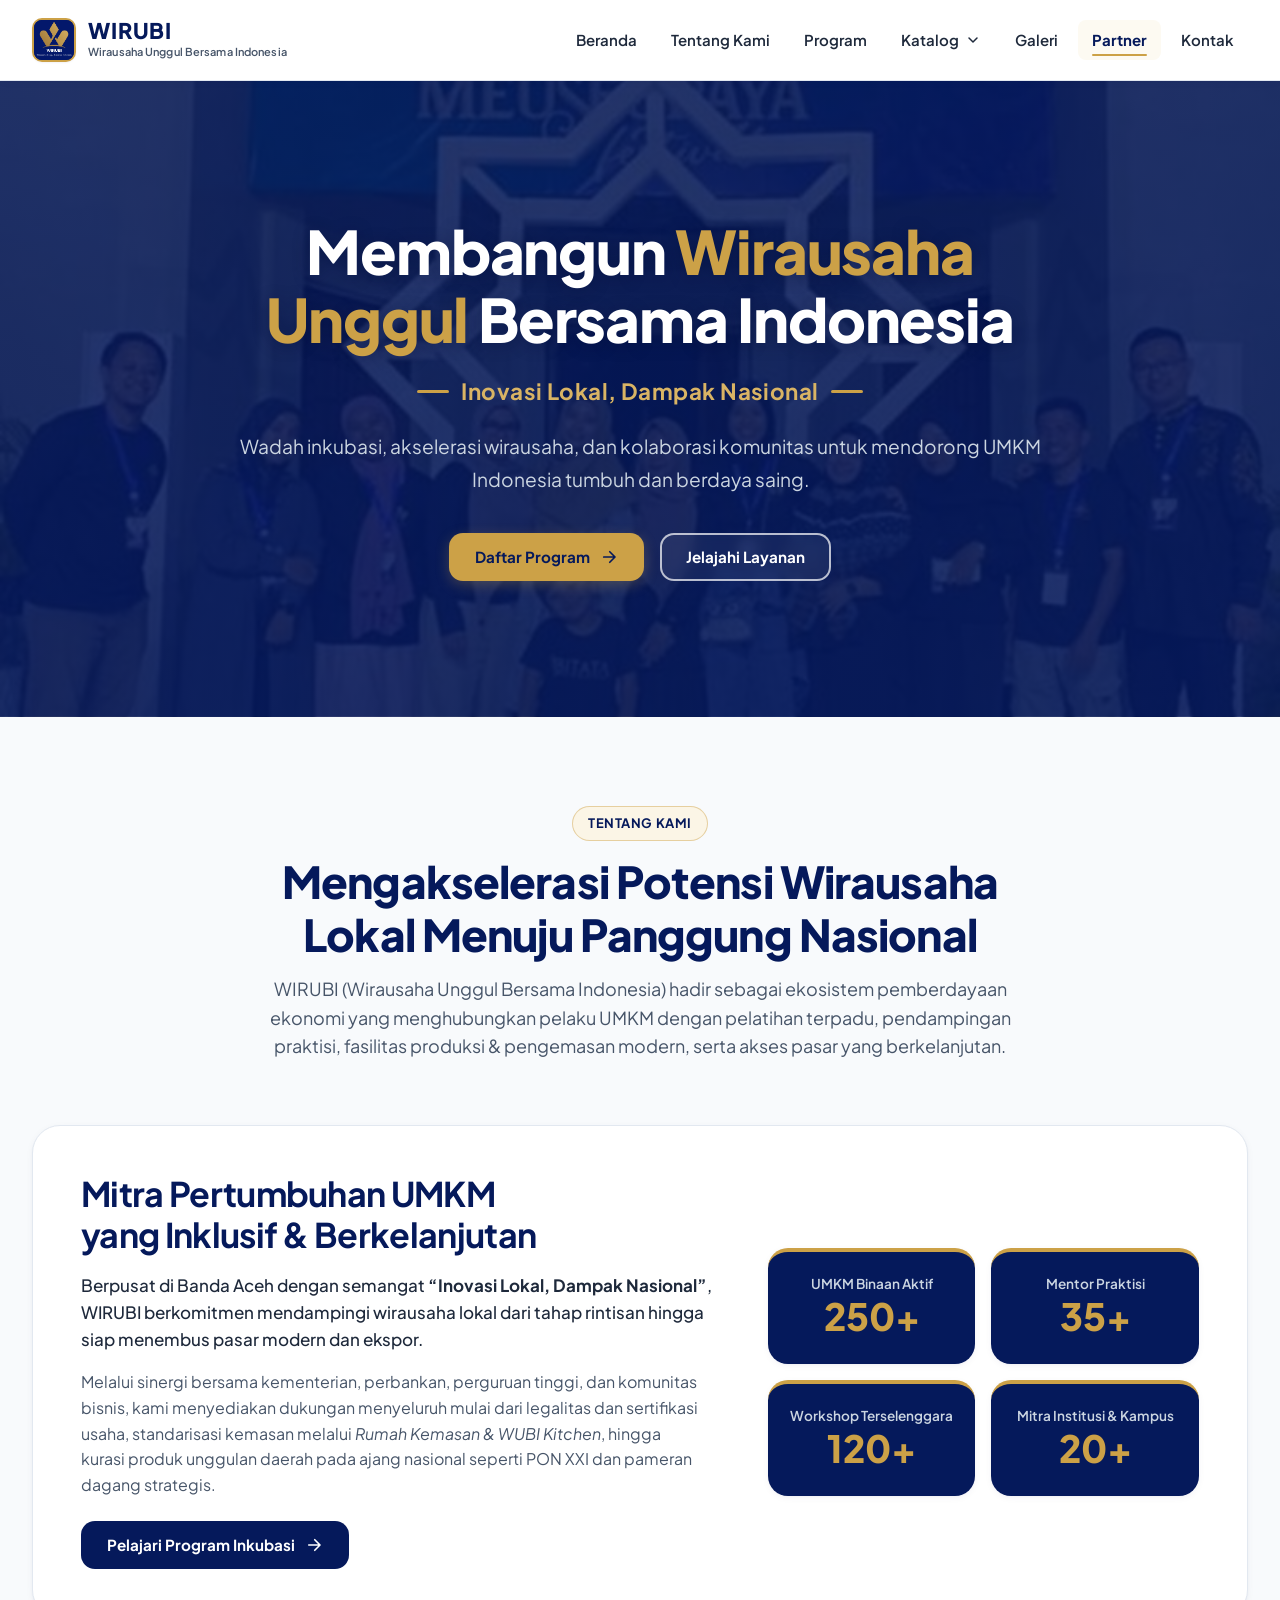
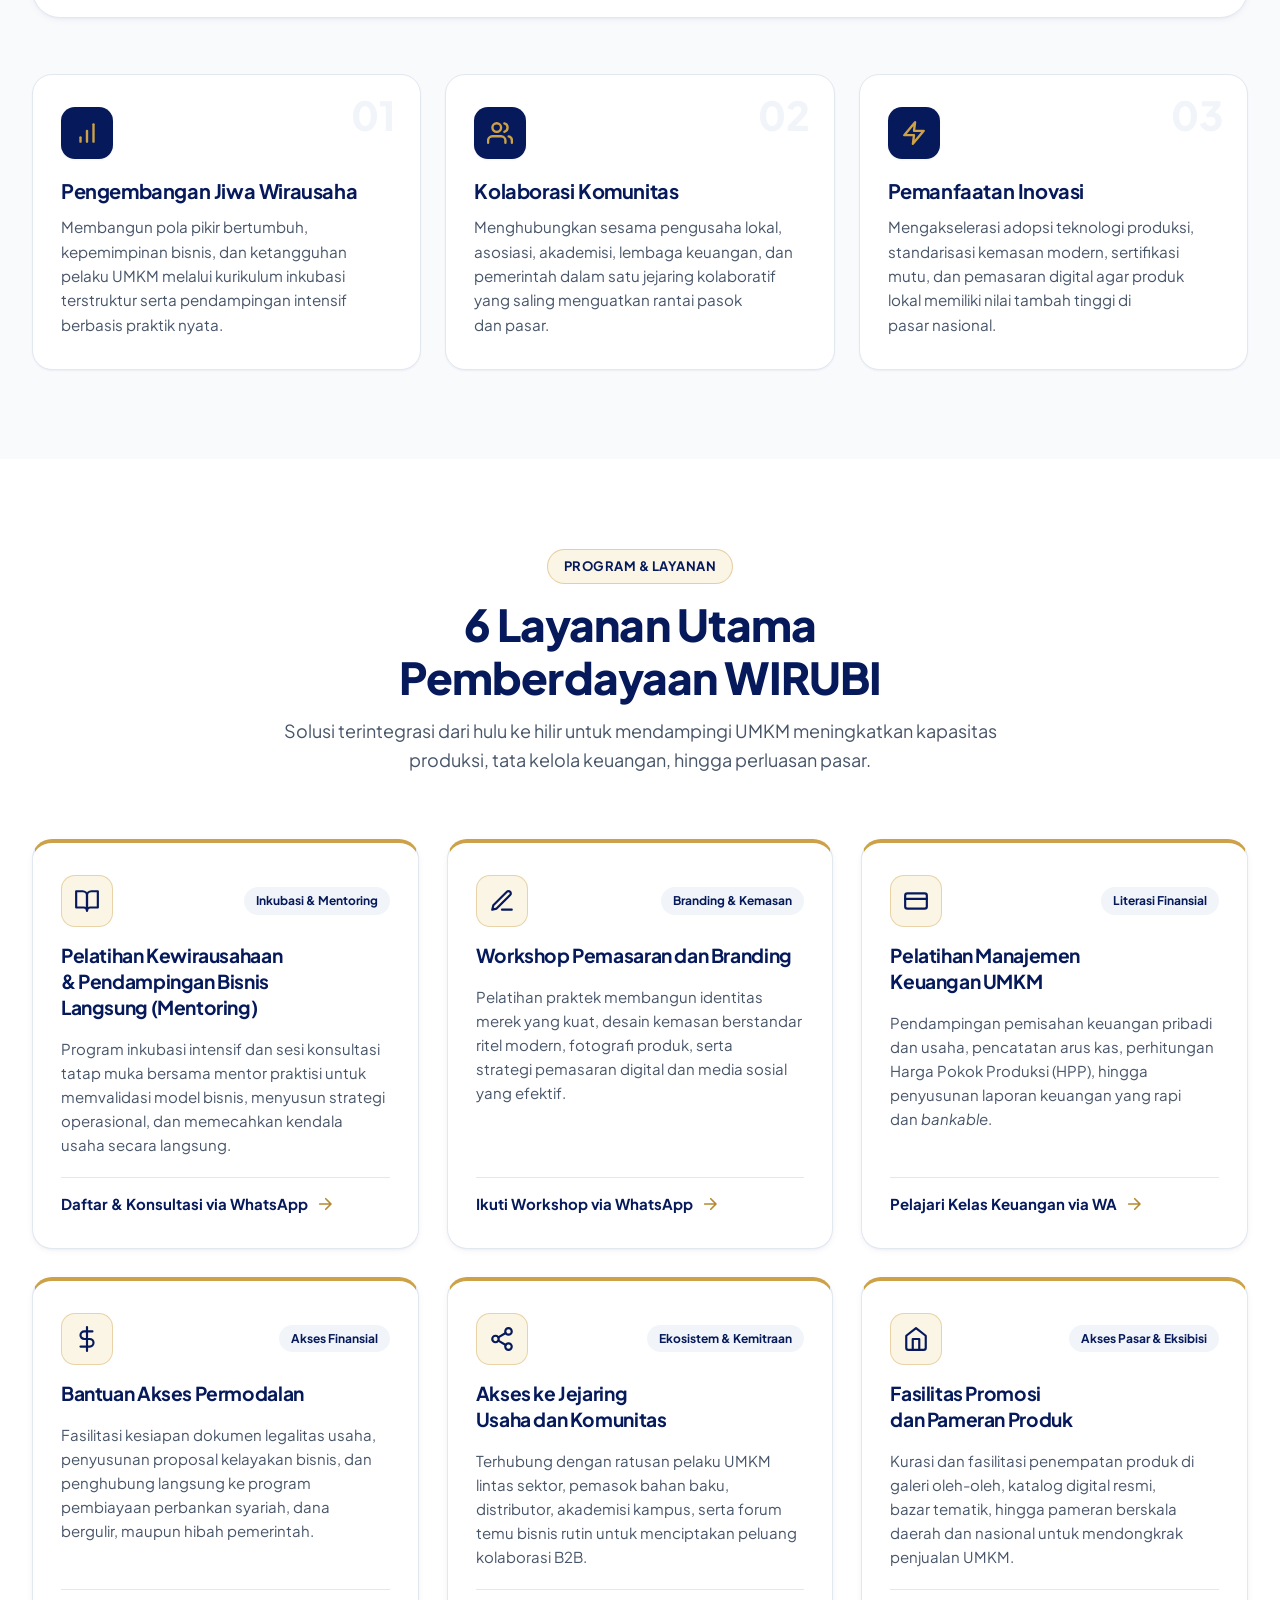
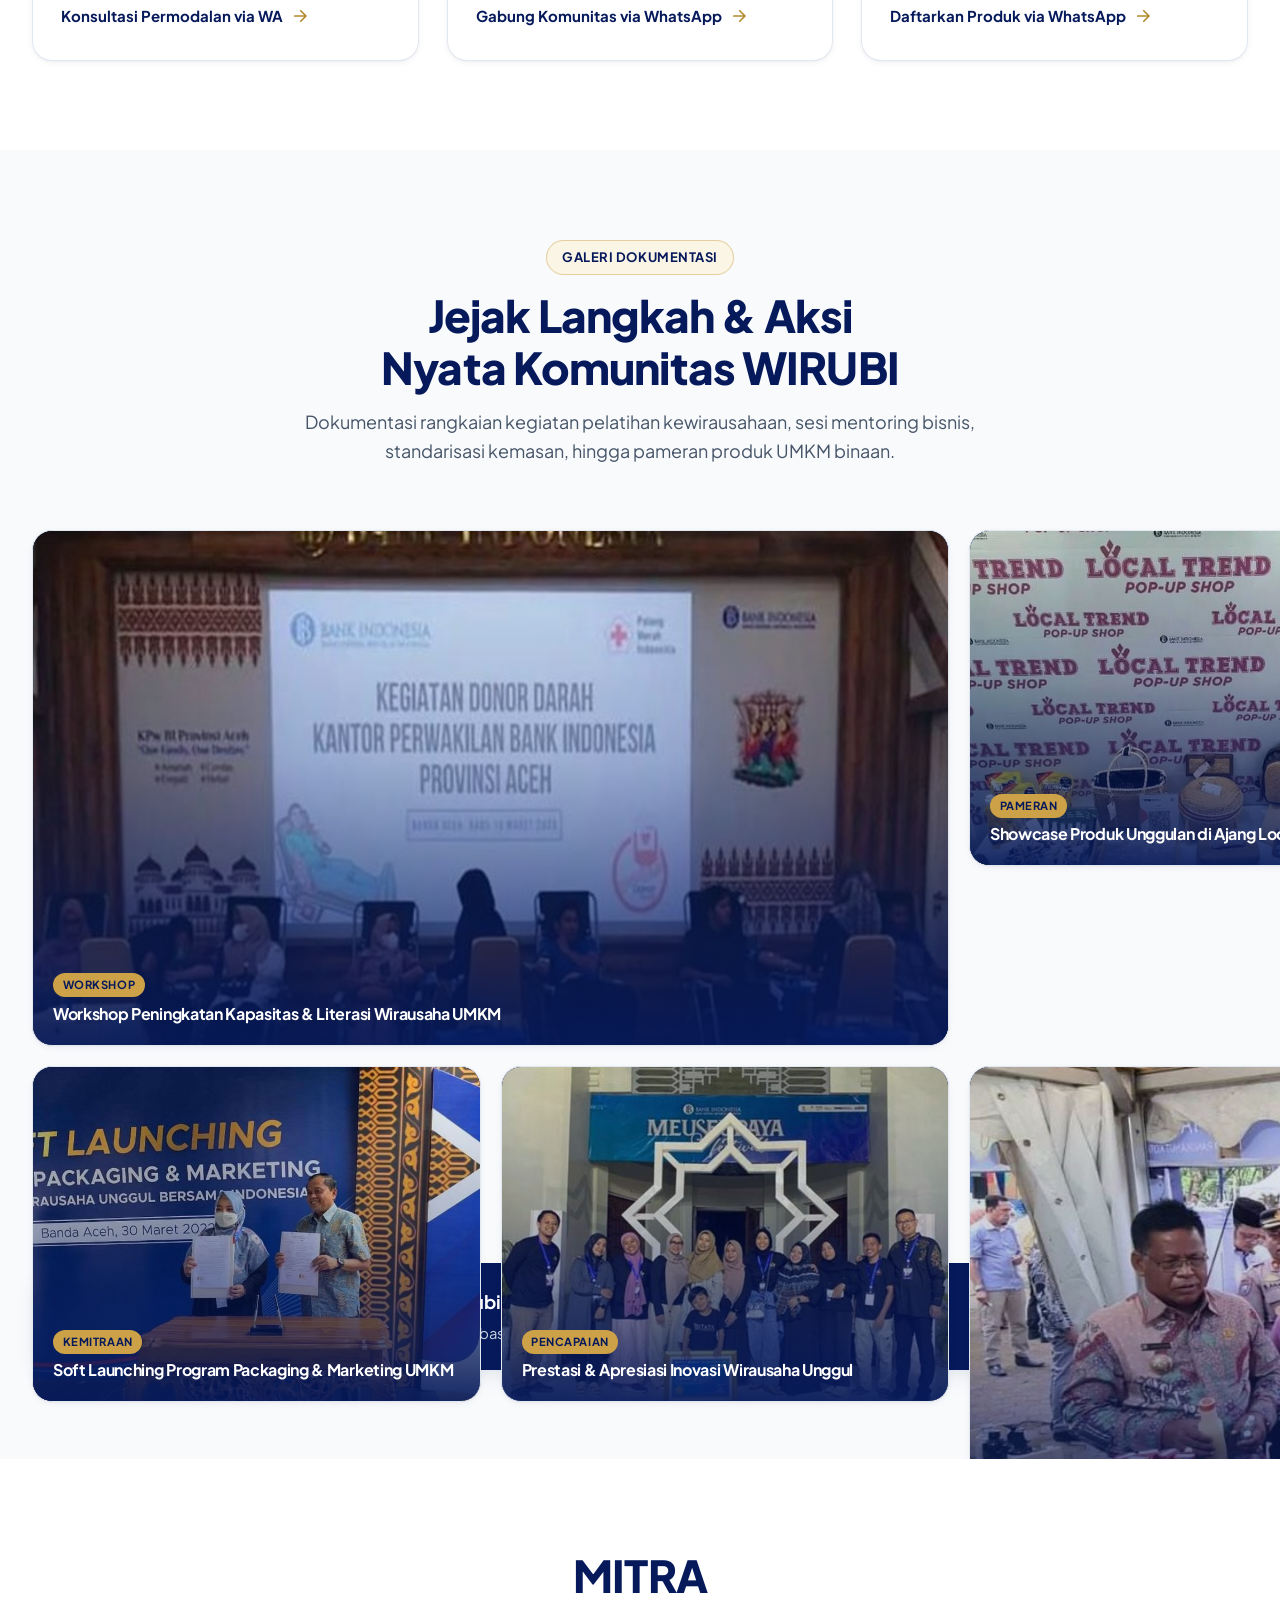
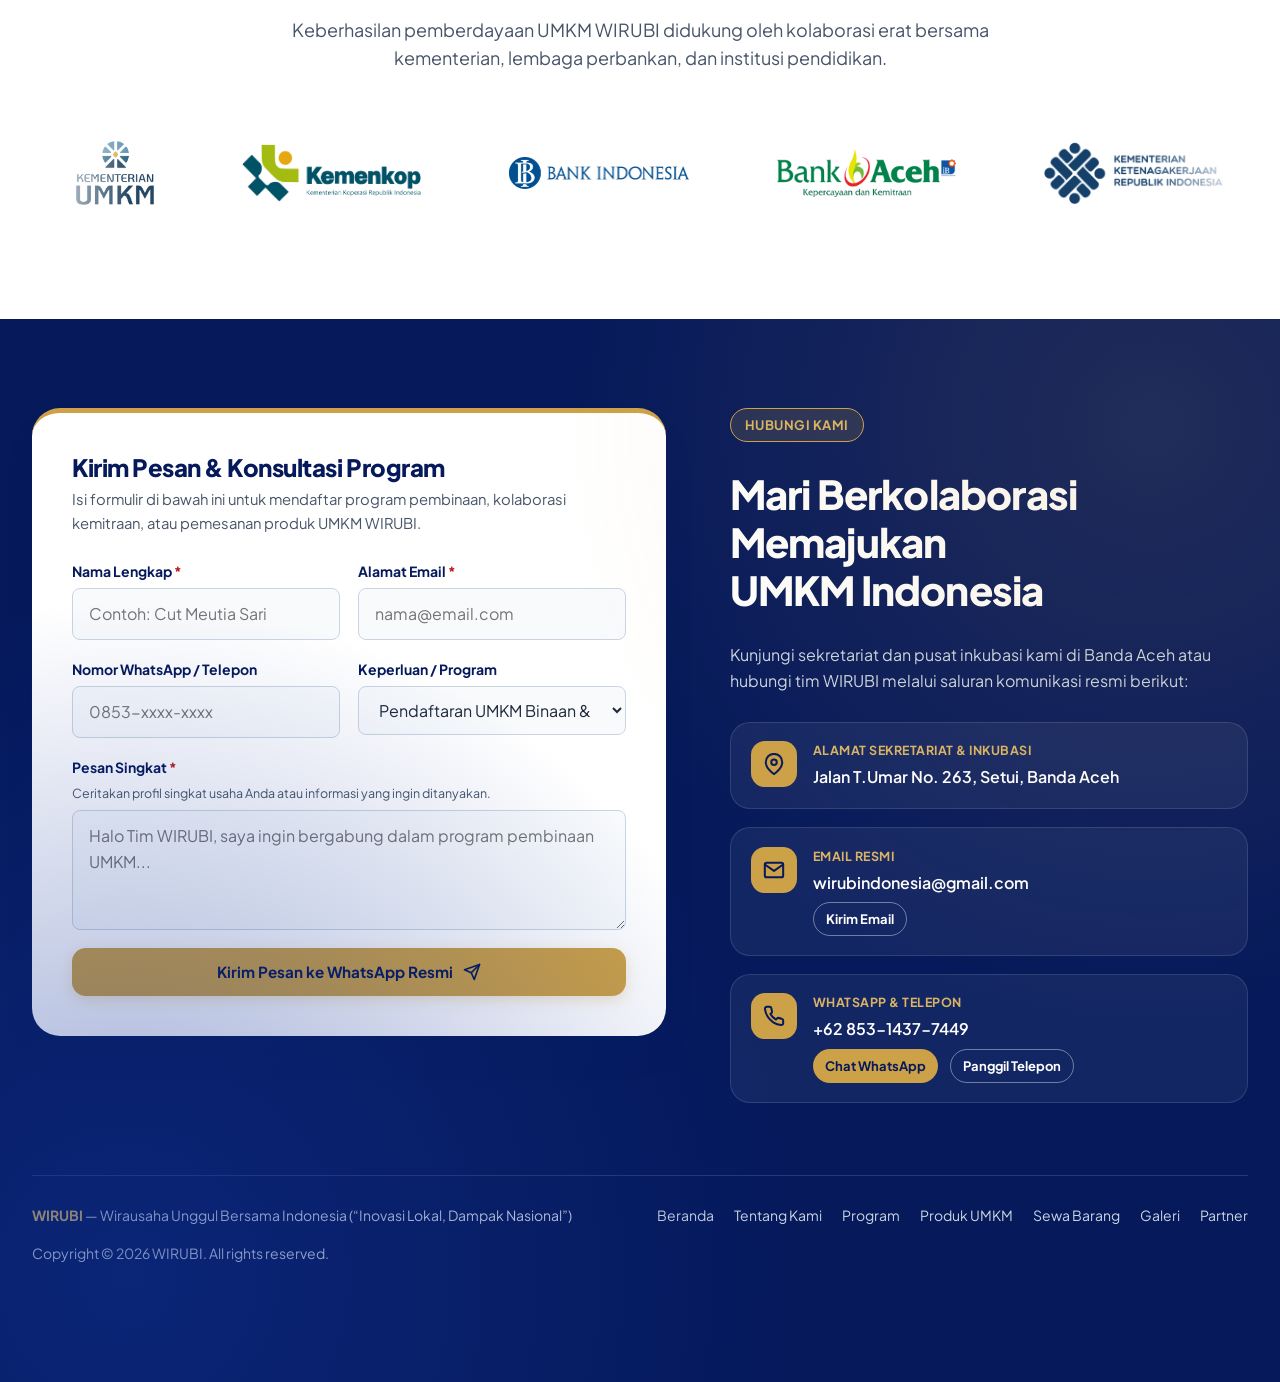
==== index.html @ 093b43d0 "Add files via upload" ====
<!DOCTYPE html>
<html lang="id">
<head>
  <meta charset="utf-8">
  <meta name="viewport" content="width=device-width, initial-scale=1.0">
  <title>WIRUBI — Wirausaha Unggul Bersama Indonesia | Inovasi Lokal, Dampak Nasional</title>
  <meta name="description" content="WIRUBI (Wirausaha Unggul Bersama Indonesia) adalah wadah inkubasi, akselerasi wirausaha, dan kolaborasi komunitas untuk mendorong UMKM Indonesia tumbuh dan berdaya saing.">
  <meta name="theme-color" content="#05195B">

  <!-- Preconnect & Google Fonts (Plus Jakarta Sans) -->
  <link rel="preconnect" href="https://fonts.googleapis.com">
  <link rel="preconnect" href="https://fonts.gstatic.com" crossorigin>
  <link href="https://fonts.googleapis.com/css2?family=Plus+Jakarta+Sans:wght@400;500;600;700;800&display=swap" rel="stylesheet">

  <!-- Preload Hero Background Image -->
  <link rel="preload" as="image" href="beranda.jpg" fetchpriority="high">

  <!-- Main Stylesheet -->
  <link rel="stylesheet" href="css/styles.css">

  <!-- Deferred Interactive Script -->
  <script defer src="js/main.js"></script>
</head>
<body>
  <!-- Skip Link for Accessibility -->
  <a href="#beranda" class="skip-link">Lewati ke konten utama</a>

  <!-- ====================================================================
       STICKY HEADER & NAVIGATION
       ==================================================================== -->
  <div class="site-header-wrapper">
    <header class="site-header">
      <div class="container navbar">
        <!-- Brand Logo Area (Left) -->
        <a href="#beranda" class="brand" aria-label="WIRUBI - Wirausaha Unggul Bersama Indonesia, Kembali ke Beranda">
          <div class="brand__box">
            <img
              src="logo_wirubu.jpg.jpeg"
              alt="Logo Resmi WIRUBI"
              class="brand__logo-img"
              width="44"
              height="44"
            >
          </div>
          <div class="brand__text">
            <span class="brand__name">WIRUBI</span>
            <span class="brand__sub">Wirausaha Unggul Bersama Indonesia</span>
          </div>
        </a>

        <!-- Hamburger Toggle Button (Mobile & Tablet) -->
        <button
          type="button"
          id="nav-toggle"
          class="nav-toggle"
          aria-expanded="false"
          aria-controls="nav-panel"
          aria-label="Buka menu navigasi"
        >
          <svg class="nav-toggle__icon icon-menu" viewBox="0 0 24 24" fill="none" stroke="currentColor" stroke-width="2.25" stroke-linecap="round" aria-hidden="true">
            <path d="M4 6h16M4 12h16M4 18h16"/>
          </svg>
          <svg class="nav-toggle__icon icon-close" viewBox="0 0 24 24" fill="none" stroke="currentColor" stroke-width="2.25" stroke-linecap="round" aria-hidden="true">
            <path d="M6 6l12 12M6 18L18 6"/>
          </svg>
        </button>

        <!-- Navigation Menu (Right) -->
        <div id="nav-panel" class="nav-panel">
          <nav aria-label="Navigasi Utama">
            <ul class="nav-menu" role="list">
              <li><a href="#beranda" class="nav-link" aria-current="true">Beranda</a></li>
              <li><a href="#tentang" class="nav-link">Tentang Kami</a></li>
              <li><a href="#program" class="nav-link">Program</a></li>
              <li class="nav-dropdown">
                <button
                  type="button"
                  class="nav-link nav-dropdown__toggle"
                  aria-expanded="false"
                  aria-haspopup="true"
                >
                  <span>Katalog</span>
                  <svg class="nav-dropdown__arrow" width="16" height="16" viewBox="0 0 24 24" fill="none" stroke="currentColor" stroke-width="2.25" stroke-linecap="round" stroke-linejoin="round" aria-hidden="true">
                    <polyline points="6 9 12 15 18 9"/>
                  </svg>
                </button>
                <ul class="nav-dropdown__menu" role="list" aria-label="Sub-menu Katalog">
                  <li>
                    <a href="katalog-produk.html" class="nav-dropdown__item">Produk UMKM</a>
                  </li>
                  <li>
                    <a href="sewa-barang.html" class="nav-dropdown__item">Sewa Barang</a>
                  </li>
                </ul>
              </li>
              <li><a href="#galeri" class="nav-link">Galeri</a></li>
              <li><a href="#partner" class="nav-link">Partner</a></li>
              <li><a href="#kontak" class="nav-link">Kontak</a></li>
            </ul>
          </nav>
        </div>
      </div>
    </header>
  </div>

  <main id="main-content">
    <!-- ==================================================================
         1. HERO SECTION (#beranda)
         ================================================================== -->
    <section id="beranda" class="hero" aria-labelledby="hero-heading">
      <div class="container hero__inner">
        <div class="hero__content">
          <h1 id="hero-heading" class="hero__title">
            Membangun <span class="hero__title-highlight">Wirausaha Unggul</span> Bersama Indonesia
          </h1>

          <p class="hero__moto">Inovasi Lokal, Dampak Nasional</p>

          <p class="hero__desc">
            Wadah inkubasi, akselerasi wirausaha, dan kolaborasi komunitas untuk mendorong UMKM Indonesia tumbuh dan berdaya saing.
          </p>

          <div class="hero__actions">
            <a href="#kontak" class="btn btn--gold">
              <span>Daftar Program</span>
              <svg width="18" height="18" viewBox="0 0 24 24" fill="none" stroke="currentColor" stroke-width="2.25" stroke-linecap="round" stroke-linejoin="round" aria-hidden="true">
                <path d="M5 12h14M13 5l7 7-7 7"/>
              </svg>
            </a>
            <a href="#program" class="btn btn--outline-white">
              <span>Jelajahi Layanan</span>
            </a>
          </div>
        </div>
      </div>
    </section>

    <!-- ==================================================================
         2. TENTANG KAMI (#tentang)
         ================================================================== -->
    <section id="tentang" class="section section--canvas" aria-labelledby="tentang-heading">
      <div class="container">
        <div class="section-header">
          <span class="section-eyebrow">Tentang Kami</span>
          <h2 id="tentang-heading" class="section-title">Mengakselerasi Potensi Wirausaha Lokal Menuju Panggung Nasional</h2>
          <p>
            WIRUBI (Wirausaha Unggul Bersama Indonesia) hadir sebagai ekosistem pemberdayaan ekonomi yang menghubungkan pelaku UMKM dengan pelatihan terpadu, pendampingan praktisi, fasilitas produksi &amp; pengemasan modern, serta akses pasar yang berkelanjutan.
          </p>
        </div>

        <!-- Ringkasan Profil & Metrik Dampak Singkat -->
        <div class="about-intro">
          <div>
            <h3 class="about-intro__title">Mitra Pertumbuhan UMKM yang Inklusif &amp; Berkelanjutan</h3>
            <p class="about-intro__lead">
              Berpusat di Banda Aceh dengan semangat <strong>“Inovasi Lokal, Dampak Nasional”</strong>, WIRUBI berkomitmen mendampingi wirausaha lokal dari tahap rintisan hingga siap menembus pasar modern dan ekspor.
            </p>
            <p class="about-intro__text">
              Melalui sinergi bersama kementerian, perbankan, perguruan tinggi, dan komunitas bisnis, kami menyediakan dukungan menyeluruh mulai dari legalitas dan sertifikasi usaha, standarisasi kemasan melalui <em>Rumah Kemasan &amp; WUBI Kitchen</em>, hingga kurasi produk unggulan daerah pada ajang nasional seperti PON XXI dan pameran dagang strategis.
            </p>
            <a href="#program" class="btn btn--navy">
              <span>Pelajari Program Inkubasi</span>
              <svg width="18" height="18" viewBox="0 0 24 24" fill="none" stroke="currentColor" stroke-width="2.2" stroke-linecap="round" stroke-linejoin="round" aria-hidden="true">
                <path d="M5 12h14M13 5l7 7-7 7"/>
              </svg>
            </a>
          </div>

          <!-- Metrik Dampak Singkat (Angka Statistik) -->
          <dl class="stats-grid" aria-label="Metrik Dampak WIRUBI">
            <div class="stat-card">
              <dt class="stat-card__label">UMKM Binaan Aktif</dt>
              <dd class="stat-card__number">250+</dd>
            </div>
            <div class="stat-card">
              <dt class="stat-card__label">Mentor Praktisi</dt>
              <dd class="stat-card__number">35+</dd>
            </div>
            <div class="stat-card">
              <dt class="stat-card__label">Workshop Terselenggara</dt>
              <dd class="stat-card__number">120+</dd>
            </div>
            <div class="stat-card">
              <dt class="stat-card__label">Mitra Institusi &amp; Kampus</dt>
              <dd class="stat-card__number">20+</dd>
            </div>
          </dl>
        </div>

        <!-- Tiga Pilar Utama (Grid 3 Kolom) -->
        <div class="pillars-grid">
          <!-- Pilar 1 -->
          <article class="pillar-card">
            <span class="pillar-card__num" aria-hidden="true">01</span>
            <div class="pillar-card__icon" aria-hidden="true">
              <svg width="26" height="26" viewBox="0 0 24 24" fill="none" stroke="currentColor" stroke-width="2.2" stroke-linecap="round" stroke-linejoin="round">
                <path d="M12 20V10"/>
                <path d="M18 20V4"/>
                <path d="M6 20v-4"/>
              </svg>
            </div>
            <h3 class="pillar-card__title">Pengembangan Jiwa Wirausaha</h3>
            <p class="pillar-card__desc">
              Membangun pola pikir bertumbuh, kepemimpinan bisnis, dan ketangguhan pelaku UMKM melalui kurikulum inkubasi terstruktur serta pendampingan intensif berbasis praktik nyata.
            </p>
          </article>

          <!-- Pilar 2 -->
          <article class="pillar-card">
            <span class="pillar-card__num" aria-hidden="true">02</span>
            <div class="pillar-card__icon" aria-hidden="true">
              <svg width="26" height="26" viewBox="0 0 24 24" fill="none" stroke="currentColor" stroke-width="2.2" stroke-linecap="round" stroke-linejoin="round">
                <path d="M17 21v-2a4 4 0 0 0-4-4H5a4 4 0 0 0-4 4v2"/>
                <circle cx="9" cy="7" r="4"/>
                <path d="M23 21v-2a4 4 0 0 0-3-3.87"/>
                <path d="M16 3.13a4 4 0 0 1 0 7.75"/>
              </svg>
            </div>
            <h3 class="pillar-card__title">Kolaborasi Komunitas</h3>
            <p class="pillar-card__desc">
              Menghubungkan sesama pengusaha lokal, asosiasi, akademisi, lembaga keuangan, dan pemerintah dalam satu jejaring kolaboratif yang saling menguatkan rantai pasok dan pasar.
            </p>
          </article>

          <!-- Pilar 3 -->
          <article class="pillar-card">
            <span class="pillar-card__num" aria-hidden="true">03</span>
            <div class="pillar-card__icon" aria-hidden="true">
              <svg width="26" height="26" viewBox="0 0 24 24" fill="none" stroke="currentColor" stroke-width="2.2" stroke-linecap="round" stroke-linejoin="round">
                <polygon points="13 2 3 14 12 14 11 22 21 10 12 10 13 2"/>
              </svg>
            </div>
            <h3 class="pillar-card__title">Pemanfaatan Inovasi</h3>
            <p class="pillar-card__desc">
              Mengakselerasi adopsi teknologi produksi, standarisasi kemasan modern, sertifikasi mutu, dan pemasaran digital agar produk lokal memiliki nilai tambah tinggi di pasar nasional.
            </p>
          </article>
        </div>
      </div>
    </section>

    <!-- ==================================================================
         3. PROGRAM & LAYANAN (#program - Card Grid 3x2)
         ================================================================== -->
    <section id="program" class="section section--white" aria-labelledby="program-heading">
      <div class="container">
        <div class="section-header">
          <span class="section-eyebrow">Program &amp; Layanan</span>
          <h2 id="program-heading" class="section-title">6 Layanan Utama Pemberdayaan WIRUBI</h2>
          <p>
            Solusi terintegrasi dari hulu ke hilir untuk mendampingi UMKM meningkatkan kapasitas produksi, tata kelola keuangan, hingga perluasan pasar.
          </p>
        </div>

        <div class="programs-grid">
          <!-- Layanan 1 -->
          <article class="program-card">
            <div class="program-card__top">
              <div class="program-card__header">
                <div class="program-card__icon" aria-hidden="true">
                  <svg width="26" height="26" viewBox="0 0 24 24" fill="none" stroke="currentColor" stroke-width="2" stroke-linecap="round" stroke-linejoin="round">
                    <path d="M2 3h6a4 4 0 0 1 4 4v14a3 3 0 0 0-3-3H2z"/>
                    <path d="M22 3h-6a4 4 0 0 0-4 4v14a3 3 0 0 1 3-3h7z"/>
                  </svg>
                </div>
                <span class="program-card__tag">Inkubasi &amp; Mentoring</span>
              </div>
              <h3 class="program-card__title">Pelatihan Kewirausahaan &amp; Pendampingan Bisnis Langsung (Mentoring)</h3>
              <p class="program-card__desc">
                Program inkubasi intensif dan sesi konsultasi tatap muka bersama mentor praktisi untuk memvalidasi model bisnis, menyusun strategi operasional, dan memecahkan kendala usaha secara langsung.
              </p>
            </div>
            <a
              href="https://wa.me/6285314377449?text=Halo%20WIRUBI,%20saya%20ingin%20berkonsultasi%20mengenai%20program%20Pelatihan%20Kewirausahaan%20%26%20Pendampingan%20Bisnis%20(Mentoring)."
              target="_blank"
              rel="noopener noreferrer"
              class="program-card__link"
            >
              <span>Daftar &amp; Konsultasi via WhatsApp</span>
              <svg width="18" height="18" viewBox="0 0 24 24" fill="none" stroke="currentColor" stroke-width="2.25" stroke-linecap="round" stroke-linejoin="round" aria-hidden="true">
                <path d="M5 12h14M13 5l7 7-7 7"/>
              </svg>
            </a>
          </article>

          <!-- Layanan 2 -->
          <article class="program-card">
            <div class="program-card__top">
              <div class="program-card__header">
                <div class="program-card__icon" aria-hidden="true">
                  <svg width="26" height="26" viewBox="0 0 24 24" fill="none" stroke="currentColor" stroke-width="2" stroke-linecap="round" stroke-linejoin="round">
                    <path d="M12 20h9"/>
                    <path d="M16.5 3.5a2.121 2.121 0 0 1 3 3L7 19l-4 1 1-4L16.5 3.5z"/>
                  </svg>
                </div>
                <span class="program-card__tag">Branding &amp; Kemasan</span>
              </div>
              <h3 class="program-card__title">Workshop Pemasaran dan Branding</h3>
              <p class="program-card__desc">
                Pelatihan praktek membangun identitas merek yang kuat, desain kemasan berstandar ritel modern, fotografi produk, serta strategi pemasaran digital dan media sosial yang efektif.
              </p>
            </div>
            <a
              href="https://wa.me/6285314377449?text=Halo%20WIRUBI,%20saya%20tertarik%20mengikuti%20Workshop%20Pemasaran%20dan%20Branding%20untuk%20UMKM."
              target="_blank"
              rel="noopener noreferrer"
              class="program-card__link"
            >
              <span>Ikuti Workshop via WhatsApp</span>
              <svg width="18" height="18" viewBox="0 0 24 24" fill="none" stroke="currentColor" stroke-width="2.25" stroke-linecap="round" stroke-linejoin="round" aria-hidden="true">
                <path d="M5 12h14M13 5l7 7-7 7"/>
              </svg>
            </a>
          </article>

          <!-- Layanan 3 -->
          <article class="program-card">
            <div class="program-card__top">
              <div class="program-card__header">
                <div class="program-card__icon" aria-hidden="true">
                  <svg width="26" height="26" viewBox="0 0 24 24" fill="none" stroke="currentColor" stroke-width="2" stroke-linecap="round" stroke-linejoin="round">
                    <rect x="2" y="5" width="20" height="14" rx="2"/>
                    <line x1="2" y1="10" x2="22" y2="10"/>
                  </svg>
                </div>
                <span class="program-card__tag">Literasi Finansial</span>
              </div>
              <h3 class="program-card__title">Pelatihan Manajemen Keuangan UMKM</h3>
              <p class="program-card__desc">
                Pendampingan pemisahan keuangan pribadi dan usaha, pencatatan arus kas, perhitungan Harga Pokok Produksi (HPP), hingga penyusunan laporan keuangan yang rapi dan <em>bankable</em>.
              </p>
            </div>
            <a
              href="https://wa.me/6285314377449?text=Halo%20WIRUBI,%20saya%20ingin%20mendaftar%20Pelatihan%20Manajemen%20Keuangan%20UMKM."
              target="_blank"
              rel="noopener noreferrer"
              class="program-card__link"
            >
              <span>Pelajari Kelas Keuangan via WA</span>
              <svg width="18" height="18" viewBox="0 0 24 24" fill="none" stroke="currentColor" stroke-width="2.25" stroke-linecap="round" stroke-linejoin="round" aria-hidden="true">
                <path d="M5 12h14M13 5l7 7-7 7"/>
              </svg>
            </a>
          </article>

          <!-- Layanan 4 -->
          <article class="program-card">
            <div class="program-card__top">
              <div class="program-card__header">
                <div class="program-card__icon" aria-hidden="true">
                  <svg width="26" height="26" viewBox="0 0 24 24" fill="none" stroke="currentColor" stroke-width="2" stroke-linecap="round" stroke-linejoin="round">
                    <line x1="12" y1="1" x2="12" y2="23"/>
                    <path d="M17 5H9.5a3.5 3.5 0 0 0 0 7h5a3.5 3.5 0 0 1 0 7H6"/>
                  </svg>
                </div>
                <span class="program-card__tag">Akses Finansial</span>
              </div>
              <h3 class="program-card__title">Bantuan Akses Permodalan</h3>
              <p class="program-card__desc">
                Fasilitasi kesiapan dokumen legalitas usaha, penyusunan proposal kelayakan bisnis, dan penghubung langsung ke program pembiayaan perbankan syariah, dana bergulir, maupun hibah pemerintah.
              </p>
            </div>
            <a
              href="https://wa.me/6285314377449?text=Halo%20WIRUBI,%20saya%20ingin%20berkonsultasi%20terkait%20fasilitasi%20Bantuan%20Akses%20Permodalan%20UMKM."
              target="_blank"
              rel="noopener noreferrer"
              class="program-card__link"
            >
              <span>Konsultasi Permodalan via WA</span>
              <svg width="18" height="18" viewBox="0 0 24 24" fill="none" stroke="currentColor" stroke-width="2.25" stroke-linecap="round" stroke-linejoin="round" aria-hidden="true">
                <path d="M5 12h14M13 5l7 7-7 7"/>
              </svg>
            </a>
          </article>

          <!-- Layanan 5 -->
          <article class="program-card">
            <div class="program-card__top">
              <div class="program-card__header">
                <div class="program-card__icon" aria-hidden="true">
                  <svg width="26" height="26" viewBox="0 0 24 24" fill="none" stroke="currentColor" stroke-width="2" stroke-linecap="round" stroke-linejoin="round">
                    <circle cx="18" cy="5" r="3"/>
                    <circle cx="6" cy="12" r="3"/>
                    <circle cx="18" cy="19" r="3"/>
                    <line x1="8.59" y1="13.51" x2="15.42" y2="17.49"/>
                    <line x1="15.41" y1="6.51" x2="8.59" y2="10.49"/>
                  </svg>
                </div>
                <span class="program-card__tag">Ekosistem &amp; Kemitraan</span>
              </div>
              <h3 class="program-card__title">Akses ke Jejaring Usaha dan Komunitas</h3>
              <p class="program-card__desc">
                Terhubung dengan ratusan pelaku UMKM lintas sektor, pemasok bahan baku, distributor, akademisi kampus, serta forum temu bisnis rutin untuk menciptakan peluang kolaborasi B2B.
              </p>
            </div>
            <a
              href="https://wa.me/6285314377449?text=Halo%20WIRUBI,%20saya%20ingin%20bergabung%20dalam%20Jejaring%20Usaha%20dan%20Komunitas%20WIRUBI."
              target="_blank"
              rel="noopener noreferrer"
              class="program-card__link"
            >
              <span>Gabung Komunitas via WhatsApp</span>
              <svg width="18" height="18" viewBox="0 0 24 24" fill="none" stroke="currentColor" stroke-width="2.25" stroke-linecap="round" stroke-linejoin="round" aria-hidden="true">
                <path d="M5 12h14M13 5l7 7-7 7"/>
              </svg>
            </a>
          </article>

          <!-- Layanan 6 -->
          <article class="program-card">
            <div class="program-card__top">
              <div class="program-card__header">
                <div class="program-card__icon" aria-hidden="true">
                  <svg width="26" height="26" viewBox="0 0 24 24" fill="none" stroke="currentColor" stroke-width="2" stroke-linecap="round" stroke-linejoin="round">
                    <path d="M3 9l9-7 9 7v11a2 2 0 0 1-2 2H5a2 2 0 0 1-2-2z"/>
                    <polyline points="9 22 9 12 15 12 15 22"/>
                  </svg>
                </div>
                <span class="program-card__tag">Akses Pasar &amp; Eksibisi</span>
              </div>
              <h3 class="program-card__title">Fasilitas Promosi dan Pameran Produk</h3>
              <p class="program-card__desc">
                Kurasi dan fasilitasi penempatan produk di galeri oleh-oleh, katalog digital resmi, bazar tematik, hingga pameran berskala daerah dan nasional untuk mendongkrak penjualan UMKM.
              </p>
            </div>
            <a
              href="https://wa.me/6285314377449?text=Halo%20WIRUBI,%20saya%20ingin%20mendaftarkan%20produk%20UMKM%20untuk%20Fasilitas%20Promosi%20dan%20Pameran%20Produk."
              target="_blank"
              rel="noopener noreferrer"
              class="program-card__link"
            >
              <span>Daftarkan Produk via WhatsApp</span>
              <svg width="18" height="18" viewBox="0 0 24 24" fill="none" stroke="currentColor" stroke-width="2.25" stroke-linecap="round" stroke-linejoin="round" aria-hidden="true">
                <path d="M5 12h14M13 5l7 7-7 7"/>
              </svg>
            </a>
          </article>
        </div>
      </div>
    </section>

    <!-- ==================================================================
         4. GALERI KEGIATAN (#galeri)
         ================================================================== -->
    <section id="galeri" class="section section--canvas" aria-labelledby="galeri-heading">
      <div class="container">
        <div class="section-header">
          <span class="section-eyebrow">Galeri Dokumentasi</span>
          <h2 id="galeri-heading" class="section-title">Jejak Langkah &amp; Aksi Nyata Komunitas WIRUBI</h2>
          <p>
            Dokumentasi rangkaian kegiatan pelatihan kewirausahaan, sesi mentoring bisnis, standarisasi kemasan, hingga pameran produk UMKM binaan.
          </p>
        </div>

        <div class="gallery-grid">
          <!-- Foto 1 (Wide) -->
          <figure class="gallery-item gallery-item--wide" tabindex="0" role="button" aria-label="Perbesar foto: Workshop Peningkatan Kapasitas dan Sertifikasi UMKM">
            <img
              src="assets/images/galeri-workshop.jpg"
              alt="Suasana kegiatan workshop peningkatan kapasitas wirausaha bersama peserta UMKM WIRUBI"
              class="gallery-item__img"
              width="800"
              height="600"
              loading="lazy"
            >
            <figcaption class="gallery-item__overlay">
              <span class="gallery-item__tag">Workshop</span>
              <h3 class="gallery-item__title">Workshop Peningkatan Kapasitas &amp; Literasi Wirausaha UMKM</h3>
            </figcaption>
          </figure>

          <!-- Foto 2 -->
          <figure class="gallery-item" tabindex="0" role="button" aria-label="Perbesar foto: Pameran Produk Unggulan Local Trend">
            <img
              src="assets/images/galeri-pameran.jpg"
              alt="Booth pameran produk kerajinan dan kuliner UMKM binaan WIRUBI"
              class="gallery-item__img"
              width="800"
              height="600"
              loading="lazy"
            >
            <figcaption class="gallery-item__overlay">
              <span class="gallery-item__tag">Pameran</span>
              <h3 class="gallery-item__title">Showcase Produk Unggulan di Ajang Local Trend</h3>
            </figcaption>
          </figure>

          <!-- Foto 3 -->
          <figure class="gallery-item" tabindex="0" role="button" aria-label="Perbesar foto: Sesi Mentoring dan Klinik Bisnis UMKM">
            <img
              src="assets/images/galeri-mentoring.jpg"
              alt="Sesi diskusi dan pendampingan bisnis langsung bersama mentor praktisi WIRUBI"
              class="gallery-item__img"
              width="800"
              height="600"
              loading="lazy"
            >
            <figcaption class="gallery-item__overlay">
              <span class="gallery-item__tag">Mentoring</span>
              <h3 class="gallery-item__title">Pendampingan Bisnis &amp; Evaluasi Strategi Usaha</h3>
            </figcaption>
          </figure>

          <!-- Foto 4 -->
          <figure class="gallery-item" tabindex="0" role="button" aria-label="Perbesar foto: Soft Launching Packaging dan Marketing">
            <img
              src="assets/images/galeri-launching.jpg"
              alt="Penandatanganan kerja sama dan soft launching program packaging dan marketing WIRUBI"
              class="gallery-item__img"
              width="800"
              height="600"
              loading="lazy"
            >
            <figcaption class="gallery-item__overlay">
              <span class="gallery-item__tag">Kemitraan</span>
              <h3 class="gallery-item__title">Soft Launching Program Packaging &amp; Marketing UMKM</h3>
            </figcaption>
          </figure>

          <!-- Foto 5 -->
          <figure class="gallery-item" tabindex="0" role="button" aria-label="Perbesar foto: Penghargaan dan Prestasi Wirausaha">
            <img
              src="assets/images/galeri-penghargaan.jpg"
              alt="Penyerahan penghargaan juara kompetisi wirausaha kepada binaan WIRUBI"
              class="gallery-item__img"
              width="800"
              height="600"
              loading="lazy"
            >
            <figcaption class="gallery-item__overlay">
              <span class="gallery-item__tag">Pencapaian</span>
              <h3 class="gallery-item__title">Prestasi &amp; Apresiasi Inovasi Wirausaha Unggul</h3>
            </figcaption>
          </figure>

          <!-- Foto 6 (Wide) -->
          <figure class="gallery-item gallery-item--wide" tabindex="0" role="button" aria-label="Perbesar foto: Bazar dan Eksibisi Produk Binaan">
            <img
              src="assets/images/galeri-bazar.jpg"
              alt="Kunjungan masyarakat dan pejabat daerah pada stand bazar produk UMKM WIRUBI"
              class="gallery-item__img"
              width="800"
              height="600"
              loading="lazy"
            >
            <figcaption class="gallery-item__overlay">
              <span class="gallery-item__tag">Eksibisi</span>
              <h3 class="gallery-item__title">Bazar &amp; Promosi Terpadu Produk UMKM Daerah</h3>
            </figcaption>
          </figure>
        </div>

        <!-- Instagram CTA Banner (@wirubi.id) -->
        <div class="gallery-footer">
          <div class="gallery-footer__info">
            <strong>Ikuti Aktivitas Terbaru Kami di Instagram @wirubi.id</strong>
            <span>Dapatkan informasi jadwal pelatihan, pembukaan batch inkubasi, dan liputan kegiatan komunitas setiap minggu.</span>
          </div>
          <a
            href="https://instagram.com/wirubi.id"
            target="_blank"
            rel="noopener noreferrer"
            class="btn btn--gold"
          >
            <svg width="20" height="20" viewBox="0 0 24 24" fill="none" stroke="currentColor" stroke-width="2.2" stroke-linecap="round" stroke-linejoin="round" aria-hidden="true">
              <rect x="2" y="2" width="20" height="20" rx="5" ry="5"/>
              <path d="M16 11.37A4 4 0 1 1 12.63 8 4 4 0 0 1 16 11.37z"/>
              <line x1="17.5" y1="6.5" x2="17.51" y2="6.5"/>
            </svg>
            <span>Kunjungi @wirubi.id</span>
          </a>
        </div>
      </div>

      <!-- Native Lightbox Modal for Gallery Preview -->
      <dialog id="gallery-lightbox" class="lightbox-dialog" aria-labelledby="lightbox-title">
        <div class="lightbox-dialog__header">
          <h3 id="lightbox-title" class="lightbox-dialog__title">Dokumentasi Kegiatan WIRUBI</h3>
          <button type="button" id="lightbox-close" class="lightbox-dialog__close">Tutup (Esc)</button>
        </div>
        <img id="lightbox-img" src="assets/images/galeri-workshop.jpg" alt="" class="lightbox-dialog__img">
      </dialog>
    </section>

    <!-- ==================================================================
         5. PARTNER & MITRA STRATEGIS (#partner)
         ================================================================== -->
    <section id="partner" class="section section--white" aria-labelledby="partner-heading">
      <div class="container">
        <div class="section-header">
          <h2 id="partner-heading" class="section-title">MITRA</h2>
          <p>
            Keberhasilan pemberdayaan UMKM WIRUBI didukung oleh kolaborasi erat bersama kementerian, lembaga perbankan, dan institusi pendidikan.
          </p>
        </div>

        <!-- Infinite Carousel / Marquee Slider (11 Partner Logos Only) -->
        <div class="marquee-wrapper" aria-label="Slider logo mitra strategis WIRUBI">
          <div class="marquee-track">
            <!-- Set 1: 11 Mitra -->
            <div class="partner-logo">
              <img src="logo_Kementrian UMKM RI.png" alt="Kementerian UMKM RI" class="partner-logo__img" loading="lazy">
            </div>
            <div class="partner-logo">
              <img src="logo_kemenkop.png" alt="Kementerian Koperasi" class="partner-logo__img" loading="lazy">
            </div>
            <div class="partner-logo">
              <img src="logo_bank indonesia.png" alt="Bank Indonesia" class="partner-logo__img" loading="lazy">
            </div>
            <div class="partner-logo">
              <img src="logo_bank aceh.png" alt="Bank Aceh Syariah" class="partner-logo__img" loading="lazy">
            </div>
            <div class="partner-logo">
              <img src="logo_kemnaker.png" alt="Kementerian Ketenagakerjaan" class="partner-logo__img" loading="lazy">
            </div>
            <div class="partner-logo">
              <img src="logo_kemenristek.png" alt="Kemendikbudristek" class="partner-logo__img" loading="lazy">
            </div>
            <div class="partner-logo">
              <img src="logo_kemenag.png" alt="Kementerian Agama RI" class="partner-logo__img" loading="lazy">
            </div>
            <div class="partner-logo">
              <img src="logo_USK.png" alt="Universitas Syiah Kuala" class="partner-logo__img" loading="lazy">
            </div>
            <div class="partner-logo">
              <img src="logo_unmuha.png" alt="Universitas Muhammadiyah Aceh" class="partner-logo__img" loading="lazy">
            </div>
            <div class="partner-logo">
              <img src="logo_usm Aceh.png" alt="Universitas Serambi Mekkah" class="partner-logo__img" loading="lazy">
            </div>
            <div class="partner-logo">
              <img src="logo_smk n 1 banda aceh.jpg" alt="SMK Negeri 1 Banda Aceh" class="partner-logo__img" loading="lazy">
            </div>

            <!-- Set 2: Duplicate for seamless infinite loop -->
            <div class="partner-logo" aria-hidden="true">
              <img src="logo_Kementrian UMKM RI.png" alt="" class="partner-logo__img" loading="lazy">
            </div>
            <div class="partner-logo" aria-hidden="true">
              <img src="logo_kemenkop.png" alt="" class="partner-logo__img" loading="lazy">
            </div>
            <div class="partner-logo" aria-hidden="true">
              <img src="logo_bank indonesia.png" alt="" class="partner-logo__img" loading="lazy">
            </div>
            <div class="partner-logo" aria-hidden="true">
              <img src="logo_bank aceh.png" alt="" class="partner-logo__img" loading="lazy">
            </div>
            <div class="partner-logo" aria-hidden="true">
              <img src="logo_kemnaker.png" alt="" class="partner-logo__img" loading="lazy">
            </div>
            <div class="partner-logo" aria-hidden="true">
              <img src="logo_kemenristek.png" alt="" class="partner-logo__img" loading="lazy">
            </div>
            <div class="partner-logo" aria-hidden="true">
              <img src="logo_kemenag.png" alt="" class="partner-logo__img" loading="lazy">
            </div>
            <div class="partner-logo" aria-hidden="true">
              <img src="logo_USK.png" alt="" class="partner-logo__img" loading="lazy">
            </div>
            <div class="partner-logo" aria-hidden="true">
              <img src="logo_unmuha.png" alt="" class="partner-logo__img" loading="lazy">
            </div>
            <div class="partner-logo" aria-hidden="true">
              <img src="logo_usm Aceh.png" alt="" class="partner-logo__img" loading="lazy">
            </div>
            <div class="partner-logo" aria-hidden="true">
              <img src="logo_smk n 1 banda aceh.jpg" alt="" class="partner-logo__img" loading="lazy">
            </div>
          </div>
        </div>
      </div>
    </section>
  </main>

  <!-- ====================================================================
       7. KONTAK & FOOTER (#kontak)
       ==================================================================== -->
  <footer id="kontak" class="section contact-footer" aria-labelledby="kontak-heading">
    <div class="container">
      <div class="contact-grid">
        <!-- Sebelah Kiri: Form Pesan Singkat / Hubungi Kami -->
        <div class="contact-form-card">
          <h2 class="contact-form-card__title">Kirim Pesan &amp; Konsultasi Program</h2>
          <p class="contact-form-card__subtitle">
            Isi formulir di bawah ini untuk mendaftar program pembinaan, kolaborasi kemitraan, atau pemesanan produk UMKM WIRUBI.
          </p>

          <form id="contact-form" action="#kontak" method="POST" novalidate>
            <div class="form-row form-row--2col">
              <div class="form-field">
                <label for="nama" class="form-label">Nama Lengkap <span aria-hidden="true">*</span></label>
                <input
                  type="text"
                  id="nama"
                  name="nama"
                  class="form-control"
                  autocomplete="name"
                  placeholder="Contoh: Cut Meutia Sari"
                  required
                >
                <span class="field-error">Mohon isi nama lengkap Anda.</span>
              </div>

              <div class="form-field">
                <label for="email" class="form-label">Alamat Email <span aria-hidden="true">*</span></label>
                <input
                  type="email"
                  id="email"
                  name="email"
                  class="form-control"
                  autocomplete="email"
                  inputmode="email"
                  autocorrect="off"
                  autocapitalize="off"
                  spellcheck="false"
                  placeholder="nama@email.com"
                  required
                >
                <span class="field-error">Mohon masukkan alamat email yang valid.</span>
              </div>
            </div>

            <div class="form-row form-row--2col">
              <div class="form-field">
                <label for="telepon" class="form-label">Nomor WhatsApp / Telepon</label>
                <input
                  type="tel"
                  id="telepon"
                  name="telepon"
                  class="form-control"
                  autocomplete="tel"
                  inputmode="tel"
                  placeholder="0853-xxxx-xxxx"
                >
              </div>

              <div class="form-field">
                <label for="topik" class="form-label">Keperluan / Program</label>
                <select id="topik" name="topik" class="form-control">
                  <option value="Pendaftaran UMKM Binaan & Mentoring">Pendaftaran UMKM Binaan &amp; Mentoring</option>
                  <option value="Workshop Pemasaran, Branding & Kemasan">Workshop Pemasaran, Branding &amp; Kemasan</option>
                  <option value="Pelatihan Manajemen Keuangan & Permodalan">Pelatihan Manajemen Keuangan &amp; Permodalan</option>
                  <option value="Pemesanan Produk Katalog UMKM">Pemesanan Produk Katalog UMKM</option>
                  <option value="Kerja Sama Kemitraan / Sponsor">Kerja Sama Kemitraan / Sponsor</option>
                </select>
              </div>
            </div>

            <div class="form-row">
              <div class="form-field">
                <label for="pesan" class="form-label">Pesan Singkat <span aria-hidden="true">*</span></label>
                <span id="pesan-hint" class="form-hint">Ceritakan profil singkat usaha Anda atau informasi yang ingin ditanyakan.</span>
                <textarea
                  id="pesan"
                  name="pesan"
                  class="form-control"
                  aria-describedby="pesan-hint"
                  placeholder="Halo Tim WIRUBI, saya ingin bergabung dalam program pembinaan UMKM..."
                  required
                ></textarea>
                <span class="field-error">Mohon tuliskan pesan singkat Anda.</span>
              </div>
            </div>

            <button type="submit" class="btn btn--gold" style="inline-size: 100%;">
              <span>Kirim Pesan ke WhatsApp Resmi</span>
              <svg width="18" height="18" viewBox="0 0 24 24" fill="none" stroke="currentColor" stroke-width="2.25" stroke-linecap="round" stroke-linejoin="round" aria-hidden="true">
                <line x1="22" y1="2" x2="11" y2="13"/>
                <polygon points="22 2 15 22 11 13 2 9 22 2"/>
              </svg>
            </button>

            <div id="form-status" class="form-status form-status--success" role="status" aria-live="polite" hidden></div>
          </form>
        </div>

        <!-- Sebelah Kanan: Informasi Kontak Resmi -->
        <div class="contact-info">
          <span class="contact-info__eyebrow">Hubungi Kami</span>
          <h2 id="kontak-heading" class="contact-info__title">Mari Berkolaborasi Memajukan UMKM Indonesia</h2>
          <p class="contact-info__desc">
            Kunjungi sekretariat dan pusat inkubasi kami di Banda Aceh atau hubungi tim WIRUBI melalui saluran komunikasi resmi berikut:
          </p>

          <div class="contact-list">
            <!-- Alamat -->
            <div class="contact-item">
              <div class="contact-item__icon" aria-hidden="true">
                <svg width="22" height="22" viewBox="0 0 24 24" fill="none" stroke="currentColor" stroke-width="2.2" stroke-linecap="round" stroke-linejoin="round">
                  <path d="M21 10c0 7-9 13-9 13s-9-6-9-13a9 9 0 0 1 18 0z"/>
                  <circle cx="12" cy="10" r="3"/>
                </svg>
              </div>
              <div>
                <span class="contact-item__label">Alamat Sekretariat &amp; Inkubasi</span>
                <p class="contact-item__value">Jalan T.Umar No. 263, Setui, Banda Aceh</p>
              </div>
            </div>

            <!-- Email -->
            <div class="contact-item">
              <div class="contact-item__icon" aria-hidden="true">
                <svg width="22" height="22" viewBox="0 0 24 24" fill="none" stroke="currentColor" stroke-width="2.2" stroke-linecap="round" stroke-linejoin="round">
                  <path d="M4 4h16c1.1 0 2 .9 2 2v12c0 1.1-.9 2-2 2H4c-1.1 0-2-.9-2-2V6c0-1.1.9-2 2-2z"/>
                  <polyline points="22,6 12,13 2,6"/>
                </svg>
              </div>
              <div>
                <span class="contact-item__label">Email Resmi</span>
                <p class="contact-item__value">
                  <a href="mailto:wirubindonesia@gmail.com">wirubindonesia@gmail.com</a>
                </p>
                <div class="contact-item__links">
                  <a href="mailto:wirubindonesia@gmail.com" class="contact-chip contact-chip--outline">
                    Kirim Email
                  </a>
                </div>
              </div>
            </div>

            <!-- WhatsApp / Telepon -->
            <div class="contact-item">
              <div class="contact-item__icon" aria-hidden="true">
                <svg width="22" height="22" viewBox="0 0 24 24" fill="none" stroke="currentColor" stroke-width="2.2" stroke-linecap="round" stroke-linejoin="round">
                  <path d="M22 16.92v3a2 2 0 0 1-2.18 2 19.79 19.79 0 0 1-8.63-3.07 19.5 19.5 0 0 1-6-6 19.79 19.79 0 0 1-3.07-8.67A2 2 0 0 1 4.11 2h3a2 2 0 0 1 2 1.72 12.84 12.84 0 0 0 .7 2.81 2 2 0 0 1-.45 2.11L8.09 9.91a16 16 0 0 0 6 6l1.27-1.27a2 2 0 0 1 2.11-.45 12.84 12.84 0 0 0 2.81.7A2 2 0 0 1 22 16.92z"/>
                </svg>
              </div>
              <div>
                <span class="contact-item__label">WhatsApp &amp; Telepon</span>
                <p class="contact-item__value">+62 853-1437-7449</p>
                <div class="contact-item__links">
                  <a
                    href="https://wa.me/6285314377449"
                    target="_blank"
                    rel="noopener noreferrer"
                    class="contact-chip"
                  >
                    Chat WhatsApp
                  </a>
                  <a href="tel:+6285314377449" class="contact-chip contact-chip--outline">
                    Panggil Telepon
                  </a>
                </div>
              </div>
            </div>
          </div>
        </div>
      </div>

      <!-- Footer Bottom Copyright -->
      <div class="footer-bottom">
        <div class="footer-brand-summary">
          <span><strong>WIRUBI</strong> — Wirausaha Unggul Bersama Indonesia (“Inovasi Lokal, Dampak Nasional”)</span>
        </div>

        <nav aria-label="Tautan Footer">
          <ul class="footer-links" role="list">
            <li><a href="#beranda">Beranda</a></li>
            <li><a href="#tentang">Tentang Kami</a></li>
            <li><a href="#program">Program</a></li>
            <li><a href="katalog-produk.html">Produk UMKM</a></li>
            <li><a href="sewa-barang.html">Sewa Barang</a></li>
            <li><a href="#galeri">Galeri</a></li>
            <li><a href="#partner">Partner</a></li>
          </ul>
        </nav>

        <p>Copyright &copy; 2026 WIRUBI. All rights reserved.</p>
      </div>
    </div>
  </footer>
</body>
</html>
---- css/styles.css ----
@layer reset, base, theme, layout, components, utilities;

/* ==========================================================================
   1. RESET LAYER (Targeted semantic resets, no heavy global overrides)
   ========================================================================== */
@layer reset {
  *,
  *::before,
  *::after {
    box-sizing: border-box;
  }

  body,
  h1,
  h2,
  h3,
  h4,
  p,
  figure,
  blockquote,
  dl,
  dd,
  ul,
  ol {
    margin: 0;
  }

  ul,
  ol {
    padding: 0;
    list-style: none;
  }

  img,
  picture,
  svg,
  video {
    display: block;
    max-inline-size: 100%;
    block-size: auto;
  }

  input,
  button,
  textarea,
  select {
    font: inherit;
    color: inherit;
  }
}

/* ==========================================================================
   2. THEME LAYER (60-30-10 Brand Color System & Design Tokens)
   ========================================================================== */
@layer theme {
  :root {
    /* 30% Primary Color: Royal Navy */
    --color-navy-950: #030e35;
    --color-navy-900: #05195B;
    --color-navy-800: #0a2472;
    --color-navy-700: #123499;
    --color-navy-100: #e0e7ff;
    --color-navy-50: #eef2ff;

    /* 60% Secondary / Neutral Canvas */
    --color-white: #FFFFFF;
    --color-canvas: #F8FAFC;
    --color-surface-muted: #F1F5F9;
    --color-border: #E2E8F0;
    --color-border-strong: #CBD5E1;
    --color-text-body: #1E293B;
    --color-text-muted: #475569;
    --color-text-on-navy: #F8FAFC;
    --color-text-on-navy-muted: #CBD5E1;

    /* 10% Accent Color: Warm Gold */
    --color-gold-600: #b58932;
    --color-gold-500: #CCA147;
    --color-gold-400: #d9b464;
    --color-gold-300: #e6cb8a;
    --color-gold-100: #fbf5e6;
    --color-gold-50: #fdfaf2;

    /* Semantic Status Colors (WCAG AA Checked) */
    --color-success: #15803d;
    --color-success-bg: #dcfce7;
    --color-danger: #b91c1c;
    --color-danger-bg: #fee2e2;
    --color-whatsapp: #25D366;
    --color-whatsapp-dark: #128C7E;

    /* Typography */
    --font-sans: 'Plus Jakarta Sans', 'Inter', system-ui, -apple-system, BlinkMacSystemFont, 'Segoe UI', Roboto, sans-serif;
    --font-display: 'Plus Jakarta Sans', system-ui, -apple-system, sans-serif;

    /* Spacing & Sizing */
    --container-max: 1240px;
    --header-height: 5rem;
    --radius-sm: 0.5rem;
    --radius-md: 0.875rem;
    --radius-lg: 1.25rem;
    --radius-xl: 1.75rem;
    --radius-pill: 9999px;

    /* Shadows */
    --shadow-xs: 0 1px 2px 0 rgb(5 25 91 / 0.05);
    --shadow-sm: 0 2px 8px -2px rgb(5 25 91 / 0.08), 0 1px 3px -1px rgb(5 25 91 / 0.05);
    --shadow-md: 0 10px 25px -5px rgb(5 25 91 / 0.08), 0 4px 10px -3px rgb(5 25 91 / 0.04);
    --shadow-lg: 0 20px 40px -12px rgb(5 25 91 / 0.14);
    --shadow-gold: 0 8px 24px -4px rgb(204 161 71 / 0.35);

    /* Transitions */
    --ease-out: cubic-bezier(0.16, 1, 0.3, 1);
    --transition-fast: 180ms cubic-bezier(0.16, 1, 0.3, 1);
    --transition-base: 280ms cubic-bezier(0.16, 1, 0.3, 1);
  }
}

/* ==========================================================================
   3. BASE LAYER
   ========================================================================== */
@layer base {
  html {
    scroll-behavior: smooth;
    scroll-padding-block-start: calc(var(--header-height) + 1rem);
    font-family: var(--font-sans);
    color: var(--color-text-body);
    background-color: var(--color-canvas);
    line-height: 1.6;
    -webkit-text-size-adjust: 100%;
  }

  @media (prefers-reduced-motion: reduce) {
    html {
      scroll-behavior: auto;
    }
    *:not(.marquee-track),
    *::before,
    *::after {
      animation-duration: 0.01ms !important;
      animation-iteration-count: 1 !important;
      transition-duration: 0.01ms !important;
      scroll-behavior: auto !important;
    }
  }

  body {
    min-block-size: 100dvh;
    overflow-x: clip;
    background-color: var(--color-canvas);
    color: var(--color-text-body);
    text-align: start;
  }

  h1,
  h2,
  h3,
  h4 {
    font-family: var(--font-display);
    color: var(--color-navy-900);
    line-height: 1.2;
    letter-spacing: -0.02em;
    text-wrap: balance;
  }

  p {
    text-wrap: pretty;
    max-inline-size: 75ch;
  }

  a {
    color: inherit;
    text-decoration: none;
    transition: color var(--transition-fast);
  }

  /* High-visibility keyboard focus indicator (WCAG 2.4.7 / 2.4.11) */
  :focus-visible {
    outline: 3px solid var(--color-gold-500);
    outline-offset: 3px;
  }

  [inert],
  [inert] * {
    opacity: 0.5;
    pointer-events: none;
    user-select: none;
  }
}

/* ==========================================================================
   4. LAYOUT LAYER
   ========================================================================== */
@layer layout {
  .container {
    inline-size: min(100% - 2.5rem, var(--container-max));
    margin-inline: auto;
  }

  @media (min-width: 768px) {
    .container {
      inline-size: min(100% - 4rem, var(--container-max));
    }
  }

  .section {
    padding-block: clamp(4rem, 7vw, 6.5rem);
    position: relative;
  }

  .section--white {
    background-color: var(--color-white);
  }

  .section--canvas {
    background-color: var(--color-canvas);
  }

  .section--navy {
    background-color: var(--color-navy-900);
    color: var(--color-text-on-navy);
  }

  .section-header {
    max-inline-size: 48rem;
    margin-inline: auto;
    margin-block-end: clamp(2.5rem, 5vw, 4rem);
    text-align: center;
  }

  .section-header p {
    margin-inline: auto;
    color: var(--color-text-muted);
    font-size: clamp(1rem, 0.95rem + 0.25vw, 1.125rem);
    margin-block-start: 0.875rem;
  }

  .section-eyebrow {
    display: inline-flex;
    align-items: center;
    gap: 0.5rem;
    padding: 0.375rem 0.95rem;
    border-radius: var(--radius-pill);
    background-color: var(--color-gold-100);
    color: var(--color-navy-900);
    border: 1px solid rgb(204 161 71 / 0.45);
    font-size: 0.8125rem;
    font-weight: 700;
    letter-spacing: 0.04em;
    text-transform: uppercase;
    margin-block-end: 0.875rem;
  }

  .section-title {
    font-size: clamp(1.875rem, 1.4rem + 2vw, 2.75rem);
    font-weight: 800;
    color: var(--color-navy-900);
  }

  .section--navy .section-title {
    color: var(--color-white);
  }

  .section--navy .section-header p {
    color: var(--color-text-on-navy-muted);
  }
}

/* ==========================================================================
   5. COMPONENTS LAYER
   ========================================================================== */
@layer components {
  /* Skip Link for Keyboard Accessibility */
  .skip-link {
    position: fixed;
    inset-block-start: 0.75rem;
    inset-inline-start: 0.75rem;
    z-index: 9999;
    padding: 0.75rem 1.25rem;
    background-color: var(--color-gold-500);
    color: var(--color-navy-900);
    font-weight: 800;
    border-radius: var(--radius-sm);
    box-shadow: var(--shadow-md);
    transform: translateY(-200%);
    transition: transform var(--transition-fast);
  }

  .skip-link:focus {
    transform: translateY(0);
  }

  /* Buttons (Strict WCAG AA 7.8:1 contrast on Gold CTA) */
  .btn {
    display: inline-flex;
    align-items: center;
    justify-content: safe center;
    gap: 0.625rem;
    min-block-size: 3rem;
    padding: 0.75rem 1.5rem;
    border-radius: var(--radius-md);
    font-weight: 700;
    font-size: 0.95rem;
    line-height: 1.2;
    border: 2px solid transparent;
    cursor: pointer;
    transition:
      transform var(--transition-fast),
      background-color var(--transition-fast),
      border-color var(--transition-fast),
      box-shadow var(--transition-fast),
      color var(--transition-fast);
    text-align: center;
    white-space: nowrap;
  }

  .btn:active:not(:disabled) {
    transform: translateY(1px);
  }

  /* Primary Gold Button: #CCA147 bg with #05195B text (~7.8:1 contrast) */
  .btn--gold {
    background-color: var(--color-gold-500);
    color: var(--color-navy-900);
    box-shadow: 0 4px 14px rgb(204 161 71 / 0.28);
  }

  .btn--gold:hover:not(:disabled) {
    background-color: var(--color-gold-400);
    color: var(--color-navy-950);
    box-shadow: var(--shadow-gold);
    transform: translateY(-2px);
  }

  /* Secondary Outline White Button (Hero) */
  .btn--outline-white {
    background-color: rgb(255 255 255 / 0.06);
    color: var(--color-white);
    border-color: rgb(255 255 255 / 0.7);
    backdrop-filter: blur(6px);
  }

  .btn--outline-white:hover:not(:disabled) {
    background-color: var(--color-white);
    color: var(--color-navy-900);
    border-color: var(--color-white);
    transform: translateY(-2px);
  }

  /* Navy Button */
  .btn--navy {
    background-color: var(--color-navy-900);
    color: var(--color-white);
  }

  .btn--navy:hover:not(:disabled) {
    background-color: var(--color-navy-800);
    transform: translateY(-2px);
    box-shadow: var(--shadow-md);
  }

  /* Outline Navy Button */
  .btn--outline-navy {
    background-color: transparent;
    color: var(--color-navy-900);
    border-color: var(--color-navy-900);
  }

  .btn--outline-navy:hover:not(:disabled) {
    background-color: var(--color-navy-900);
    color: var(--color-white);
    transform: translateY(-2px);
  }

  /* ------------------------------------------------------------------------
     STICKY NAVBAR (#FFFFFF background, #E2E8F0 border, soft drop-shadow)
     ------------------------------------------------------------------------ */
  .site-header-wrapper {
    overflow-anchor: none;
  }

  .site-header {
    position: sticky;
    inset-block-start: 0;
    z-index: 100;
    background-color: var(--color-white);
    border-block-end: 1px solid var(--color-border);
    box-shadow: var(--shadow-sm);
    container-type: scroll-state;
    container-name: site-header;
    transition: box-shadow var(--transition-base), background-color var(--transition-base);
  }

  .site-header.is-stuck {
    background-color: rgb(255 255 255 / 0.96);
    backdrop-filter: blur(12px);
    box-shadow: var(--shadow-md);
  }

  @container site-header scroll-state(stuck: top) {
    .navbar {
      block-size: 4.5rem;
    }
  }

  .navbar {
    display: flex;
    align-items: safe center;
    justify-content: space-between;
    gap: 1rem;
    block-size: var(--header-height);
    transition: block-size var(--transition-base);
  }

  /* Brand Logo Area (Left) */
  .brand {
    display: inline-flex;
    align-items: center;
    gap: 0.75rem;
    text-decoration: none;
    flex-shrink: 0;
  }

  .brand__box {
    inline-size: 2.75rem;
    block-size: 2.75rem;
    border-radius: 0.625rem;
    background-color: var(--color-navy-900);
    border: 2px solid var(--color-gold-500);
    display: grid;
    place-items: center;
    overflow: clip;
    box-shadow: var(--shadow-xs);
    flex-shrink: 0;
  }

  .brand__logo-img {
    inline-size: 100%;
    block-size: 100%;
    object-fit: cover;
  }

  .brand__text {
    display: flex;
    flex-direction: column;
  }

  .brand__name {
    font-size: 1.35rem;
    font-weight: 800;
    letter-spacing: 0.04em;
    color: var(--color-navy-900);
    line-height: 1.1;
  }

  .brand__sub {
    font-size: 0.6875rem;
    font-weight: 600;
    color: var(--color-text-muted);
    letter-spacing: 0.01em;
  }

  /* Navigation Menu (Right) */
  .nav-menu {
    display: flex;
    align-items: center;
    gap: 0.375rem;
    scroll-target-group: auto;
  }

  .nav-link {
    position: relative;
    display: inline-flex;
    align-items: center;
    padding: 0.5rem 0.875rem;
    border-radius: var(--radius-sm);
    font-size: 0.9375rem;
    font-weight: 600;
    color: var(--color-text-body);
    transition: color var(--transition-fast), background-color var(--transition-fast);
  }

  .nav-link:hover {
    color: var(--color-navy-900);
    background-color: var(--color-surface-muted);
  }

  .nav-link:is(:target-current, .\:target-current, [aria-current="true"]) {
    color: var(--color-navy-900);
    font-weight: 700;
    background-color: var(--color-gold-50);
  }

  .nav-link:is(:target-current, .\:target-current, [aria-current="true"])::after {
    content: "";
    position: absolute;
    inset-inline: 0.875rem;
    inset-block-end: 0.25rem;
    block-size: 2.5px;
    border-radius: var(--radius-pill);
    background-color: var(--color-gold-500);
  }

  /* Dropdown Menu (Katalog) */
  .nav-dropdown {
    position: relative;
  }

  .nav-dropdown__toggle {
    gap: 0.35rem;
    background: transparent;
    border: none;
    cursor: pointer;
    inline-size: 100%;
    justify-content: space-between;
  }

  .nav-dropdown__arrow {
    inline-size: 1rem;
    block-size: 1rem;
    transition: transform var(--transition-fast);
    flex-shrink: 0;
  }

  .nav-dropdown.is-open .nav-dropdown__arrow,
  .nav-dropdown__toggle[aria-expanded="true"] .nav-dropdown__arrow {
    transform: rotate(180deg);
  }

  .nav-dropdown__menu {
    background-color: #FFFFFF;
    border: 1px solid #E2E8F0;
    border-radius: 14px;
    box-shadow:
      0 14px 32px -6px rgb(5 25 91 / 0.12),
      0 4px 12px -2px rgb(5 25 91 / 0.06);
    padding: 0.5rem;
    display: flex;
    flex-direction: column;
    gap: 0.25rem;
    z-index: 110;
  }

  .nav-dropdown__item {
    display: flex;
    align-items: center;
    justify-content: space-between;
    padding: 0.65rem 0.95rem;
    border-radius: 10px;
    font-size: 0.9375rem;
    font-weight: 600;
    color: #1E293B;
    transition:
      background-color var(--transition-fast),
      color var(--transition-fast),
      padding-inline-start var(--transition-fast);
    white-space: nowrap;
  }

  .nav-dropdown__item:hover,
  .nav-dropdown__item:focus-visible {
    background-color: #F8FAFC;
    color: #05195B;
  }

  .nav-dropdown__item[aria-current="page"] {
    background-color: var(--color-gold-50);
    color: #05195B;
    font-weight: 700;
  }

  @media (min-width: 1025px) {
    .nav-dropdown__menu {
      position: absolute;
      inset-block-start: calc(100% + 0.5rem);
      inset-inline-start: 0;
      min-inline-size: 13.5rem;
      opacity: 0;
      visibility: hidden;
      transform: translateY(8px);
      transition:
        opacity var(--transition-fast),
        transform var(--transition-fast),
        visibility var(--transition-fast);
    }

    /* Invisible hover bridge between trigger and dropdown box */
    .nav-dropdown__menu::before {
      content: "";
      position: absolute;
      inset-block-start: -0.65rem;
      inset-inline: 0;
      block-size: 0.65rem;
    }

    .nav-dropdown:hover .nav-dropdown__menu,
    .nav-dropdown:focus-within .nav-dropdown__menu,
    .nav-dropdown.is-open .nav-dropdown__menu {
      opacity: 1;
      visibility: visible;
      transform: translateY(0);
    }

    .nav-dropdown:hover .nav-dropdown__arrow,
    .nav-dropdown:focus-within .nav-dropdown__arrow {
      transform: rotate(180deg);
    }
  }

  /* Hamburger Button (Mobile/Tablet) */
  .nav-toggle {
    display: none;
    align-items: center;
    justify-content: center;
    inline-size: 2.875rem;
    block-size: 2.875rem;
    border-radius: var(--radius-sm);
    border: 1px solid var(--color-border);
    background-color: var(--color-white);
    color: var(--color-navy-900);
    cursor: pointer;
    transition: background-color var(--transition-fast), border-color var(--transition-fast);
  }

  .nav-toggle:hover {
    background-color: var(--color-surface-muted);
    border-color: var(--color-navy-900);
  }

  .nav-toggle__icon {
    inline-size: 1.5rem;
    block-size: 1.5rem;
  }

  .nav-toggle[aria-expanded="true"] .icon-menu {
    display: none;
  }

  .nav-toggle[aria-expanded="false"] .icon-close {
    display: none;
  }

  /* Mobile / Tablet Responsive Navigation */
  @media (max-width: 1024px) {
    .nav-toggle {
      display: inline-flex;
    }

    .nav-panel {
      position: fixed;
      inset-block-start: var(--header-height);
      inset-inline: 0;
      background-color: var(--color-white);
      border-block-end: 2px solid var(--color-gold-500);
      box-shadow: var(--shadow-lg);
      padding: 1.25rem 1.5rem;
      transform: translateY(-120%);
      opacity: 0;
      visibility: hidden;
      transition:
        transform var(--transition-base),
        opacity var(--transition-base),
        visibility var(--transition-base);
      z-index: 95;
    }

    .nav-panel.is-open {
      transform: translateY(0);
      opacity: 1;
      visibility: visible;
    }

    .nav-menu {
      flex-direction: column;
      align-items: stretch;
      gap: 0.375rem;
    }

    .nav-link {
      padding: 0.75rem 1rem;
      font-size: 1rem;
    }

    .nav-link:is(:target-current, .\:target-current, [aria-current="true"])::after {
      inset-inline-start: 0.25rem;
      inset-inline-end: auto;
      inset-block: 0.5rem;
      inline-size: 4px;
      block-size: auto;
    }

    .nav-dropdown__menu {
      display: none;
      margin-block-start: 0.35rem;
      margin-inline-start: 0.75rem;
    }

    .nav-dropdown.is-open .nav-dropdown__menu {
      display: flex;
    }
  }

  @media (min-width: 1025px) {
    .nav-panel {
      display: flex;
      align-items: center;
      justify-content: flex-end;
      flex: 1;
      margin-inline-start: 2rem;
    }
  }

  /* ------------------------------------------------------------------------
     SECTION 1: HERO SECTION (#beranda)
     ------------------------------------------------------------------------ */
  .hero {
    position: relative;
    background-color: #05195B;
    background-image:
      linear-gradient(
        180deg,
        rgb(5 25 91 / 0.86) 0%,
        rgb(5 25 91 / 0.90) 100%
      ),
      url("../beranda.jpg");
    background-size: cover;
    background-position: center;
    background-repeat: no-repeat;
    color: var(--color-white);
    padding-block: clamp(5.5rem, 11vw, 8.5rem);
    overflow: clip;
  }

  .hero__inner {
    display: flex;
    justify-content: center;
    align-items: center;
  }

  .hero__content {
    max-inline-size: 52rem;
    margin-inline: auto;
    text-align: center;
    display: flex;
    flex-direction: column;
    align-items: center;
  }

  .hero__title {
    color: var(--color-white);
    font-size: clamp(2.25rem, 1.6rem + 3.2vw, 3.75rem);
    font-weight: 800;
    line-height: 1.14;
    margin-block-end: 1.25rem;
    text-shadow: 0 2px 16px rgb(3 14 53 / 0.35);
  }

  .hero__title-highlight {
    color: var(--color-gold-500);
  }

  .hero__moto {
    display: inline-flex;
    align-items: center;
    justify-content: center;
    gap: 0.75rem;
    font-size: clamp(1.125rem, 1rem + 0.6vw, 1.4rem);
    font-weight: 700;
    color: var(--color-gold-400);
    margin-block-end: 1.25rem;
    letter-spacing: 0.02em;
  }

  .hero__moto::before,
  .hero__moto::after {
    content: "";
    display: inline-block;
    inline-size: 2rem;
    block-size: 3px;
    border-radius: var(--radius-pill);
    background-color: var(--color-gold-500);
  }

  .hero__desc {
    color: var(--color-text-on-navy-muted);
    font-size: clamp(1.05rem, 0.98rem + 0.35vw, 1.2rem);
    line-height: 1.75;
    max-inline-size: 60ch;
    margin-inline: auto;
    margin-block-end: 2.25rem;
  }

  .hero__actions {
    display: flex;
    flex-wrap: wrap;
    justify-content: center;
    gap: 1rem;
  }

  /* Subpage Banner Header (katalog-produk.html & sewa-barang.html) */
  .page-banner {
    background-color: #05195B;
    color: var(--color-white);
    padding-block: clamp(3.5rem, 6vw, 5rem);
    border-block-end: 4px solid var(--color-gold-500);
    text-align: center;
  }

  .page-banner__inner {
    max-inline-size: 50rem;
    margin-inline: auto;
    display: flex;
    flex-direction: column;
    align-items: center;
    gap: 1rem;
  }

  .breadcrumb {
    display: inline-flex;
    flex-wrap: wrap;
    align-items: center;
    justify-content: center;
    gap: 0.5rem;
    font-size: 0.875rem;
    font-weight: 600;
    color: var(--color-text-on-navy-muted);
    padding: 0.35rem 1rem;
    border-radius: var(--radius-pill);
    background-color: rgb(255 255 255 / 0.08);
    border: 1px solid rgb(204 161 71 / 0.35);
  }

  .breadcrumb a:hover {
    color: var(--color-gold-400);
  }

  .breadcrumb__current {
    color: var(--color-gold-400);
    font-weight: 700;
  }

  .page-banner__title {
    color: var(--color-white);
    font-size: clamp(2rem, 1.5rem + 2.5vw, 3rem);
    font-weight: 800;
    line-height: 1.15;
  }

  .page-banner__desc {
    color: var(--color-text-on-navy-muted);
    font-size: clamp(1rem, 0.95rem + 0.3vw, 1.125rem);
    max-inline-size: 58ch;
  }

  .page-banner__switch {
    margin-block-start: 0.5rem;
    display: flex;
    flex-wrap: wrap;
    justify-content: center;
    gap: 0.875rem;
  }

  /* ------------------------------------------------------------------------
     SECTION 2: TENTANG KAMI (#tentang)
     ------------------------------------------------------------------------ */
  .about-intro {
    display: grid;
    grid-template-columns: 1fr;
    gap: 2.5rem;
    align-items: center;
    margin-block-end: 3.5rem;
    background-color: var(--color-white);
    padding: clamp(1.75rem, 4vw, 3rem);
    border-radius: var(--radius-xl);
    border: 1px solid var(--color-border);
    box-shadow: var(--shadow-sm);
  }

  @media (min-width: 900px) {
    .about-intro {
      grid-template-columns: 1.2fr 0.8fr;
    }
  }

  .about-intro__title {
    font-size: clamp(1.5rem, 1.2rem + 1.2vw, 2.125rem);
    margin-block-end: 1rem;
  }

  .about-intro__lead {
    font-size: 1.0625rem;
    color: var(--color-text-body);
    margin-block-end: 1rem;
    font-weight: 500;
  }

  .about-intro__text {
    color: var(--color-text-muted);
    margin-block-end: 1.5rem;
  }

  /* Impact Metrics Grid */
  .stats-grid {
    display: grid;
    grid-template-columns: repeat(auto-fit, minmax(140px, 1fr));
    gap: 1rem;
  }

  .stat-card {
    background-color: var(--color-navy-900);
    color: var(--color-white);
    padding: 1.35rem 1.25rem;
    border-radius: var(--radius-lg);
    border-block-start: 4px solid var(--color-gold-500);
    text-align: center;
    box-shadow: var(--shadow-sm);
  }

  .stat-card__number {
    display: block;
    font-size: clamp(1.75rem, 1.4rem + 1.5vw, 2.35rem);
    font-weight: 800;
    color: var(--color-gold-500);
    line-height: 1.1;
    margin-block-end: 0.35rem;
  }

  .stat-card__label {
    font-size: 0.85rem;
    font-weight: 600;
    color: var(--color-text-on-navy-muted);
  }

  /* 3 Pillars Grid (Grid 3 Kolom) */
  .pillars-grid {
    display: grid;
    grid-template-columns: 1fr;
    gap: 1.5rem;
  }

  @media (min-width: 768px) {
    .pillars-grid {
      grid-template-columns: repeat(3, 1fr);
    }
  }

  .pillar-card {
    background-color: var(--color-white);
    border: 1px solid var(--color-border);
    border-radius: var(--radius-lg);
    padding: 2rem 1.75rem;
    box-shadow: var(--shadow-xs);
    transition: transform var(--transition-base), box-shadow var(--transition-base), border-color var(--transition-base);
    position: relative;
    overflow: clip;
  }

  .pillar-card:hover {
    transform: translateY(-4px);
    box-shadow: var(--shadow-md);
    border-color: var(--color-gold-500);
  }

  .pillar-card__num {
    position: absolute;
    inset-block-start: 1.25rem;
    inset-inline-end: 1.5rem;
    font-size: 2.5rem;
    font-weight: 800;
    color: var(--color-surface-muted);
    line-height: 1;
    pointer-events: none;
  }

  .pillar-card__icon {
    inline-size: 3.25rem;
    block-size: 3.25rem;
    border-radius: var(--radius-md);
    background-color: var(--color-navy-900);
    color: var(--color-gold-500);
    display: grid;
    place-items: center;
    margin-block-end: 1.25rem;
    box-shadow: var(--shadow-xs);
  }

  .pillar-card__title {
    font-size: 1.25rem;
    font-weight: 700;
    margin-block-end: 0.75rem;
    color: var(--color-navy-900);
  }

  .pillar-card__desc {
    color: var(--color-text-muted);
    font-size: 0.95rem;
  }

  /* ------------------------------------------------------------------------
     SECTION 3: PROGRAM & LAYANAN (#program - Card Grid 3x2)
     ------------------------------------------------------------------------ */
  .programs-grid {
    display: grid;
    grid-template-columns: 1fr;
    gap: 1.75rem;
  }

  @media (min-width: 680px) {
    .programs-grid {
      grid-template-columns: repeat(2, 1fr);
    }
  }

  @media (min-width: 1024px) {
    .programs-grid {
      grid-template-columns: repeat(3, 1fr);
    }
  }

  .program-card {
    background-color: var(--color-white);
    border: 1px solid var(--color-border);
    border-block-start: 4px solid var(--color-gold-500);
    border-radius: var(--radius-lg);
    padding: 2rem 1.75rem;
    box-shadow: var(--shadow-sm);
    display: flex;
    flex-direction: column;
    justify-content: space-between;
    gap: 1.25rem;
    transition: transform var(--transition-base), box-shadow var(--transition-base);
  }

  .program-card:hover {
    transform: translateY(-5px);
    box-shadow: var(--shadow-lg);
  }

  .program-card__top {
    display: flex;
    flex-direction: column;
    gap: 1rem;
  }

  .program-card__header {
    display: flex;
    align-items: center;
    justify-content: space-between;
    gap: 1rem;
  }

  .program-card__icon {
    inline-size: 3.25rem;
    block-size: 3.25rem;
    border-radius: var(--radius-md);
    background-color: var(--color-gold-100);
    color: var(--color-navy-900);
    border: 1px solid rgb(204 161 71 / 0.4);
    display: grid;
    place-items: center;
    flex-shrink: 0;
  }

  .program-card__tag {
    font-size: 0.75rem;
    font-weight: 700;
    padding: 0.25rem 0.75rem;
    border-radius: var(--radius-pill);
    background-color: var(--color-surface-muted);
    color: var(--color-navy-900);
  }

  .program-card__title {
    font-size: 1.2rem;
    font-weight: 700;
    color: var(--color-navy-900);
    line-height: 1.35;
  }

  .program-card__desc {
    color: var(--color-text-muted);
    font-size: 0.9375rem;
  }

  .program-card__link {
    display: inline-flex;
    align-items: center;
    gap: 0.5rem;
    font-size: 0.9375rem;
    font-weight: 700;
    color: var(--color-navy-900);
    padding-block-start: 0.875rem;
    border-block-start: 1px solid var(--color-border);
    transition: color var(--transition-fast), gap var(--transition-fast);
  }

  .program-card__link svg {
    color: var(--color-gold-600);
    transition: transform var(--transition-fast);
  }

  .program-card__link:hover {
    color: var(--color-gold-600);
  }

  .program-card__link:hover svg {
    transform: translateX(4px);
  }

  /* ------------------------------------------------------------------------
     SECTION 4: KATALOG PRODUK UMKM (#katalog)
     ------------------------------------------------------------------------ */
  .catalog-filter {
    display: flex;
    flex-wrap: wrap;
    flex-wrap: balance;
    justify-content: center;
    gap: 0.625rem;
    margin-block-end: 2.5rem;
  }

  .filter-btn {
    padding: 0.625rem 1.35rem;
    min-block-size: 2.75rem;
    border-radius: var(--radius-pill);
    border: 1.5px solid var(--color-border-strong);
    background-color: var(--color-white);
    color: var(--color-text-body);
    font-size: 0.9375rem;
    font-weight: 700;
    cursor: pointer;
    transition:
      background-color var(--transition-fast),
      color var(--transition-fast),
      border-color var(--transition-fast),
      box-shadow var(--transition-fast),
      transform var(--transition-fast);
  }

  .filter-btn:hover {
    border-color: var(--color-navy-900);
    color: var(--color-navy-900);
  }

  .filter-btn[aria-pressed="true"] {
    background-color: var(--color-navy-900);
    color: var(--color-white);
    border-color: var(--color-navy-900);
    box-shadow: var(--shadow-sm);
  }

  .catalog-status {
    text-align: center;
    font-size: 0.875rem;
    color: var(--color-text-muted);
    margin-block-end: 1.5rem;
  }

  .catalog-grid {
    display: grid;
    grid-template-columns: repeat(auto-fill, minmax(260px, 1fr));
    gap: 1.75rem;
  }

  .product-card {
    background-color: var(--color-white);
    border: 1px solid var(--color-border);
    border-radius: var(--radius-lg);
    overflow: clip;
    box-shadow: var(--shadow-xs);
    display: flex;
    flex-direction: column;
    transition: transform var(--transition-base), box-shadow var(--transition-base), border-color var(--transition-base);
  }

  .product-card[hidden] {
    display: none;
  }

  .product-card:hover {
    transform: translateY(-5px);
    box-shadow: var(--shadow-lg);
    border-color: var(--color-gold-500);
  }

  .product-card__media {
    position: relative;
    aspect-ratio: 1 / 1;
    background-color: var(--color-surface-muted);
    overflow: clip;
  }

  .product-card__img {
    inline-size: 100%;
    block-size: 100%;
    object-fit: cover;
    transition: transform 450ms var(--ease-out);
  }

  .product-card:hover .product-card__img {
    transform: scale(1.06);
  }

  .product-card__badge {
    position: absolute;
    inset-block-start: 0.875rem;
    inset-inline-start: 0.875rem;
    padding: 0.3rem 0.75rem;
    border-radius: var(--radius-pill);
    background-color: var(--color-navy-900);
    color: var(--color-gold-400);
    font-size: 0.75rem;
    font-weight: 700;
    letter-spacing: 0.03em;
    text-transform: uppercase;
    box-shadow: var(--shadow-xs);
  }

  .product-card__body {
    padding: 1.35rem;
    display: flex;
    flex-direction: column;
    flex: 1;
    justify-content: space-between;
    gap: 1.15rem;
  }

  .product-card__title {
    font-size: 1.125rem;
    font-weight: 700;
    color: var(--color-navy-900);
    margin-block-end: 0.375rem;
  }

  .product-card__desc {
    font-size: 0.875rem;
    color: var(--color-text-muted);
    display: -webkit-box;
    -webkit-line-clamp: 2;
    -webkit-box-orient: vertical;
    line-clamp: 2;
    overflow: clip;
  }

  .product-card__cta {
    inline-size: 100%;
    padding: 0.65rem 1rem;
    min-block-size: 2.75rem;
    font-size: 0.875rem;
  }

  /* ------------------------------------------------------------------------
     SECTION 5: GALERI KEGIATAN (#galeri)
     ------------------------------------------------------------------------ */
  .gallery-grid {
    display: grid;
    grid-template-columns: repeat(auto-fill, minmax(270px, 1fr));
    gap: 1.25rem;
    margin-block-end: 2.5rem;
  }

  @media (min-width: 960px) {
    .gallery-grid {
      grid-template-columns: repeat(4, 1fr);
    }
    .gallery-item--wide {
      grid-column: span 2;
    }
  }

  .gallery-item {
    position: relative;
    border-radius: var(--radius-lg);
    overflow: clip;
    background-color: var(--color-navy-900);
    border: 1px solid var(--color-border);
    box-shadow: var(--shadow-sm);
    aspect-ratio: 4 / 3;
    cursor: pointer;
    group: gallery;
  }

  .gallery-item--wide {
    aspect-ratio: 16 / 9;
  }

  @media (max-width: 959px) {
    .gallery-item--wide {
      aspect-ratio: 4 / 3;
    }
  }

  .gallery-item__img {
    inline-size: 100%;
    block-size: 100%;
    object-fit: cover;
    transition: transform 500ms var(--ease-out), opacity 300ms ease;
  }

  .gallery-item:hover .gallery-item__img {
    transform: scale(1.06);
    opacity: 0.88;
  }

  .gallery-item__overlay {
    position: absolute;
    inset: 0;
    background: linear-gradient(to top, rgb(5 25 91 / 0.92) 0%, rgb(5 25 91 / 0.25) 55%, transparent 100%);
    display: flex;
    flex-direction: column;
    justify-content: flex-end;
    padding: 1.25rem;
    color: var(--color-white);
  }

  .gallery-item__tag {
    display: inline-block;
    align-self: flex-start;
    font-size: 0.7rem;
    font-weight: 700;
    text-transform: uppercase;
    letter-spacing: 0.05em;
    padding: 0.2rem 0.6rem;
    border-radius: var(--radius-pill);
    background-color: var(--color-gold-500);
    color: var(--color-navy-900);
    margin-block-end: 0.4rem;
  }

  .gallery-item__title {
    font-size: 1rem;
    font-weight: 700;
    color: var(--color-white);
    line-height: 1.3;
  }

  .gallery-footer {
    display: flex;
    flex-wrap: wrap;
    align-items: center;
    justify-content: space-between;
    gap: 1.25rem;
    padding: 1.5rem 2rem;
    border-radius: var(--radius-lg);
    background-color: var(--color-navy-900);
    color: var(--color-white);
    border-inline-start: 5px solid var(--color-gold-500);
    box-shadow: var(--shadow-md);
  }

  .gallery-footer__info strong {
    display: block;
    font-size: 1.15rem;
    color: var(--color-white);
    margin-block-end: 0.25rem;
  }

  .gallery-footer__info span {
    font-size: 0.925rem;
    color: var(--color-text-on-navy-muted);
  }

  /* Native Lightbox Dialog */
  .lightbox-dialog {
    max-inline-size: min(92vw, 56rem);
    max-block-size: 90dvh;
    padding: 0;
    border: 2px solid var(--color-gold-500);
    border-radius: var(--radius-lg);
    background-color: var(--color-navy-950);
    color: var(--color-white);
    box-shadow: var(--shadow-lg);
    overflow: clip;
  }

  .lightbox-dialog::backdrop {
    background-color: rgb(3 14 53 / 0.82);
    backdrop-filter: blur(6px);
  }

  .lightbox-dialog__header {
    display: flex;
    align-items: center;
    justify-content: space-between;
    gap: 1rem;
    padding: 0.875rem 1.25rem;
    border-block-end: 1px solid rgb(255 255 255 / 0.12);
  }

  .lightbox-dialog__title {
    font-size: 1rem;
    font-weight: 700;
    color: var(--color-white);
  }

  .lightbox-dialog__close {
    background-color: rgb(255 255 255 / 0.1);
    color: var(--color-white);
    border: 1px solid rgb(255 255 255 / 0.2);
    border-radius: var(--radius-sm);
    padding: 0.4rem 0.85rem;
    font-size: 0.85rem;
    font-weight: 700;
    cursor: pointer;
  }

  .lightbox-dialog__close:hover {
    background-color: var(--color-gold-500);
    color: var(--color-navy-900);
  }

  .lightbox-dialog__img {
    inline-size: 100%;
    max-block-size: 75dvh;
    object-fit: contain;
    background-color: #000;
  }

  /* ------------------------------------------------------------------------
     SECTION 6: PARTNER & MITRA STRATEGIS (#partner)
     ------------------------------------------------------------------------ */
  #partner .section-header {
    margin-block-end: clamp(1.75rem, 3.5vw, 2.75rem);
  }

  .marquee-wrapper {
    position: relative;
    overflow: clip;
    padding-block: 1.5rem;
    mask-image: linear-gradient(to right, transparent, black 8%, black 92%, transparent);
  }

  .marquee-track {
    display: flex;
    align-items: center;
    inline-size: max-content;
    will-change: transform;
    animation: partner-marquee 30s linear infinite;
  }

  .marquee-wrapper:hover .marquee-track {
    animation-play-state: paused;
  }

  @keyframes partner-marquee {
    from {
      transform: translate3d(0, 0, 0);
    }
    to {
      transform: translate3d(-50%, 0, 0);
    }
  }

  .partner-logo {
    display: flex;
    align-items: center;
    justify-content: center;
    padding-inline: clamp(1.75rem, 3.5vw, 2.75rem);
    flex-shrink: 0;
  }

  .partner-logo__img {
    block-size: clamp(3.5rem, 5vw, 4.75rem);
    inline-size: auto;
    max-inline-size: clamp(8.5rem, 14vw, 11.5rem);
    object-fit: contain;
    transition: transform var(--transition-base);
  }

  .partner-logo:hover .partner-logo__img {
    transform: scale(1.08);
  }

  /* ------------------------------------------------------------------------
     SECTION 7: KONTAK & FOOTER (#kontak)
     ------------------------------------------------------------------------ */
  .contact-footer {
    background-color: var(--color-navy-900);
    color: var(--color-text-on-navy);
    position: relative;
    overflow: clip;
  }

  .contact-footer::before {
    content: "";
    position: absolute;
    inset: 0;
    background-image:
      radial-gradient(circle at 90% 10%, rgb(204 161 71 / 0.14), transparent 40%),
      radial-gradient(circle at 10% 90%, rgb(18 52 153 / 0.45), transparent 45%);
    pointer-events: none;
  }

  .contact-grid {
    display: grid;
    grid-template-columns: 1fr;
    gap: clamp(2.5rem, 5vw, 4rem);
    align-items: start;
  }

  @media (min-width: 960px) {
    .contact-grid {
      grid-template-columns: 1.1fr 0.9fr;
    }
  }

  /* Left: Contact Form Card */
  .contact-form-card {
    background-color: var(--color-white);
    color: var(--color-text-body);
    padding: clamp(1.75rem, 4vw, 2.5rem);
    border-radius: var(--radius-xl);
    border-block-start: 5px solid var(--color-gold-500);
    box-shadow: var(--shadow-lg);
  }

  .contact-form-card__title {
    font-size: 1.5rem;
    font-weight: 800;
    color: var(--color-navy-900);
    margin-block-end: 0.375rem;
  }

  .contact-form-card__subtitle {
    font-size: 0.925rem;
    color: var(--color-text-muted);
    margin-block-end: 1.5rem;
  }

  .form-row {
    display: grid;
    grid-template-columns: 1fr;
    gap: 1.125rem;
    margin-block-end: 1.125rem;
  }

  @media (min-width: 600px) {
    .form-row--2col {
      grid-template-columns: 1fr 1fr;
    }
  }

  .form-field {
    display: flex;
    flex-direction: column;
    gap: 0.375rem;
  }

  .form-label {
    font-size: 0.875rem;
    font-weight: 700;
    color: var(--color-navy-900);
  }

  .form-label span {
    color: var(--color-danger);
  }

  .form-hint {
    font-size: 0.78rem;
    color: var(--color-text-muted);
  }

  .form-control {
    inline-size: 100%;
    min-block-size: 3rem;
    padding: 0.75rem 1rem;
    border-radius: var(--radius-sm);
    border: 1.5px solid var(--color-border-strong);
    background-color: var(--color-canvas);
    color: var(--color-text-body);
    font-size: 1rem;
    transition: border-color var(--transition-fast), background-color var(--transition-fast), box-shadow var(--transition-fast);
  }

  .form-control:focus {
    background-color: var(--color-white);
    border-color: var(--color-navy-900);
  }

  textarea.form-control {
    min-block-size: 7.5rem;
    resize: vertical;
  }

  /* Modern :user-invalid validation states */
  .form-control:is(:user-invalid, .user-invalid-fallback) {
    border-color: var(--color-danger);
    background-color: var(--color-danger-bg);
  }

  .form-control:is(:user-valid, .user-valid-fallback) {
    border-color: var(--color-success);
  }

  .field-error {
    display: none;
    font-size: 0.8125rem;
    font-weight: 600;
    color: var(--color-danger);
    margin-block-start: 0.2rem;
  }

  .form-control:is(:user-invalid, .user-invalid-fallback) ~ .field-error {
    display: block;
  }

  .form-status {
    margin-block-start: 1rem;
    padding: 0.875rem 1rem;
    border-radius: var(--radius-sm);
    font-size: 0.9rem;
    font-weight: 600;
  }

  .form-status[hidden] {
    display: none;
  }

  .form-status--success {
    background-color: var(--color-success-bg);
    color: var(--color-success);
    border: 1px solid var(--color-success);
  }

  /* Right: Official Contact Info */
  .contact-info {
    display: flex;
    flex-direction: column;
    gap: 1.75rem;
  }

  .contact-info__eyebrow {
    display: inline-flex;
    align-self: flex-start;
    align-items: center;
    gap: 0.5rem;
    padding: 0.35rem 0.875rem;
    border-radius: var(--radius-pill);
    background-color: rgb(204 161 71 / 0.16);
    border: 1px solid var(--color-gold-500);
    color: var(--color-gold-400);
    font-size: 0.8125rem;
    font-weight: 700;
    text-transform: uppercase;
    letter-spacing: 0.04em;
  }

  .contact-info__title {
    font-size: clamp(1.75rem, 1.35rem + 1.6vw, 2.5rem);
    font-weight: 800;
    color: var(--color-white);
  }

  .contact-info__desc {
    color: var(--color-text-on-navy-muted);
    font-size: 1rem;
  }

  .contact-list {
    display: flex;
    flex-direction: column;
    gap: 1.125rem;
  }

  .contact-item {
    display: flex;
    align-items: flex-start;
    gap: 1rem;
    padding: 1.15rem 1.25rem;
    border-radius: var(--radius-lg);
    background-color: rgb(255 255 255 / 0.06);
    border: 1px solid rgb(255 255 255 / 0.12);
    transition: border-color var(--transition-fast), background-color var(--transition-fast);
  }

  .contact-item:hover {
    border-color: var(--color-gold-500);
    background-color: rgb(255 255 255 / 0.09);
  }

  .contact-item__icon {
    inline-size: 2.875rem;
    block-size: 2.875rem;
    border-radius: var(--radius-md);
    background-color: var(--color-gold-500);
    color: var(--color-navy-900);
    display: grid;
    place-items: center;
    flex-shrink: 0;
  }

  .contact-item__label {
    display: block;
    font-size: 0.78rem;
    font-weight: 700;
    text-transform: uppercase;
    letter-spacing: 0.04em;
    color: var(--color-gold-400);
    margin-block-end: 0.2rem;
  }

  .contact-item__value {
    font-size: 1rem;
    font-weight: 600;
    color: var(--color-white);
  }

  .contact-item__links {
    display: flex;
    flex-wrap: wrap;
    gap: 0.75rem;
    margin-block-start: 0.45rem;
  }

  .contact-chip {
    display: inline-flex;
    align-items: center;
    gap: 0.375rem;
    padding: 0.35rem 0.75rem;
    border-radius: var(--radius-pill);
    font-size: 0.8125rem;
    font-weight: 700;
    background-color: var(--color-gold-500);
    color: var(--color-navy-900);
    transition: background-color var(--transition-fast), transform var(--transition-fast);
  }

  .contact-chip:hover {
    background-color: var(--color-gold-400);
    transform: translateY(-1px);
  }

  .contact-chip--outline {
    background-color: transparent;
    color: var(--color-white);
    border: 1px solid rgb(255 255 255 / 0.4);
  }

  .contact-chip--outline:hover {
    background-color: var(--color-white);
    color: var(--color-navy-900);
  }

  /* Footer Bottom Bar */
  .footer-bottom {
    margin-block-start: clamp(3rem, 6vw, 4.5rem);
    padding-block: 1.75rem;
    border-block-start: 1px solid rgb(255 255 255 / 0.14);
    display: flex;
    flex-wrap: wrap;
    align-items: center;
    justify-content: space-between;
    gap: 1rem;
    font-size: 0.875rem;
    color: var(--color-text-on-navy-muted);
  }

  .footer-brand-summary {
    display: flex;
    align-items: center;
    gap: 0.75rem;
  }

  .footer-brand-summary strong {
    color: var(--color-gold-400);
  }

  .footer-links {
    display: flex;
    flex-wrap: wrap;
    gap: 1.25rem;
  }

  .footer-links a:hover {
    color: var(--color-gold-400);
  }

  @media (forced-colors: active) {
    .btn,
    .filter-btn,
    .program-card,
    .product-card,
    .pillar-card {
      border: 1px solid CanvasText;
    }
  }
}

/* ==========================================================================
   6. UTILITIES LAYER
   ========================================================================== */
@layer utilities {
  .visually-hidden {
    position: absolute;
    clip-path: inset(50%);
    overflow: hidden;
    inline-size: 1px;
    block-size: 1px;
    margin: -1px;
    padding: 0;
    border: 0;
    white-space: nowrap;
  }
}
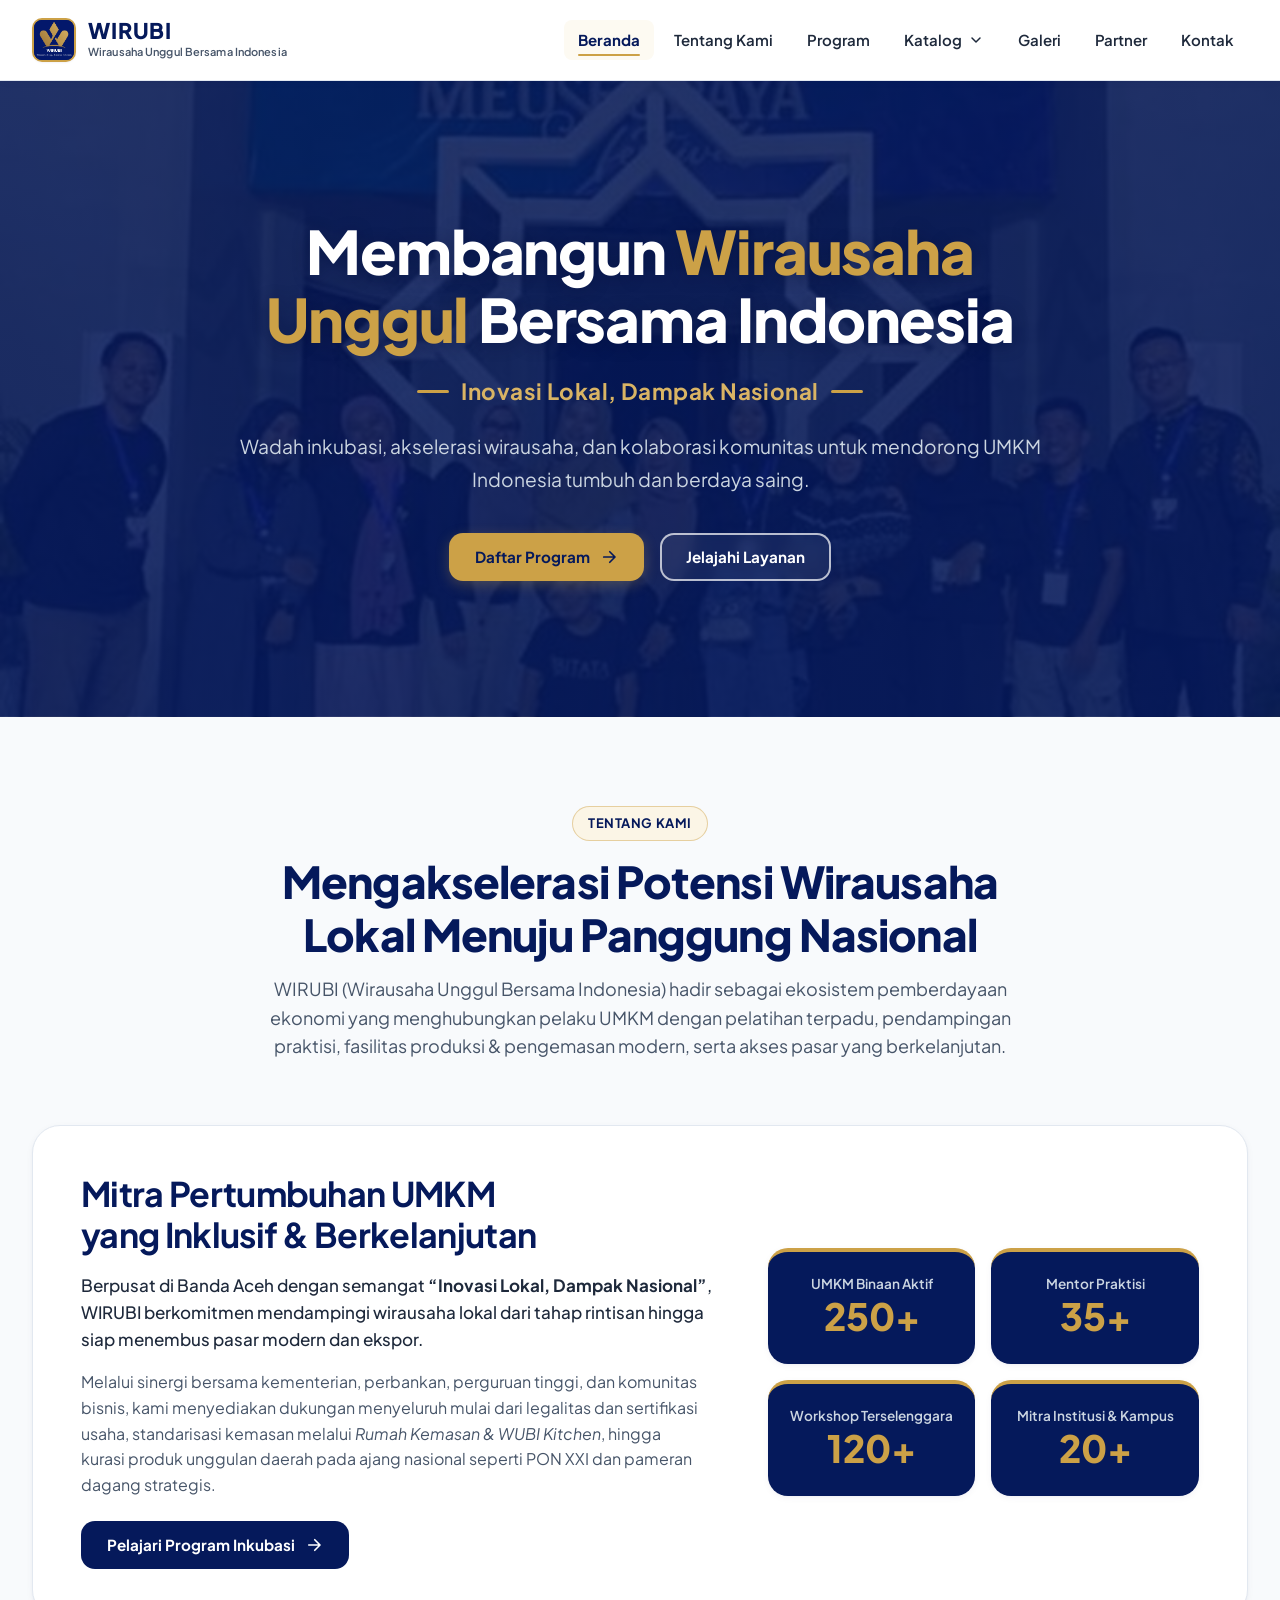
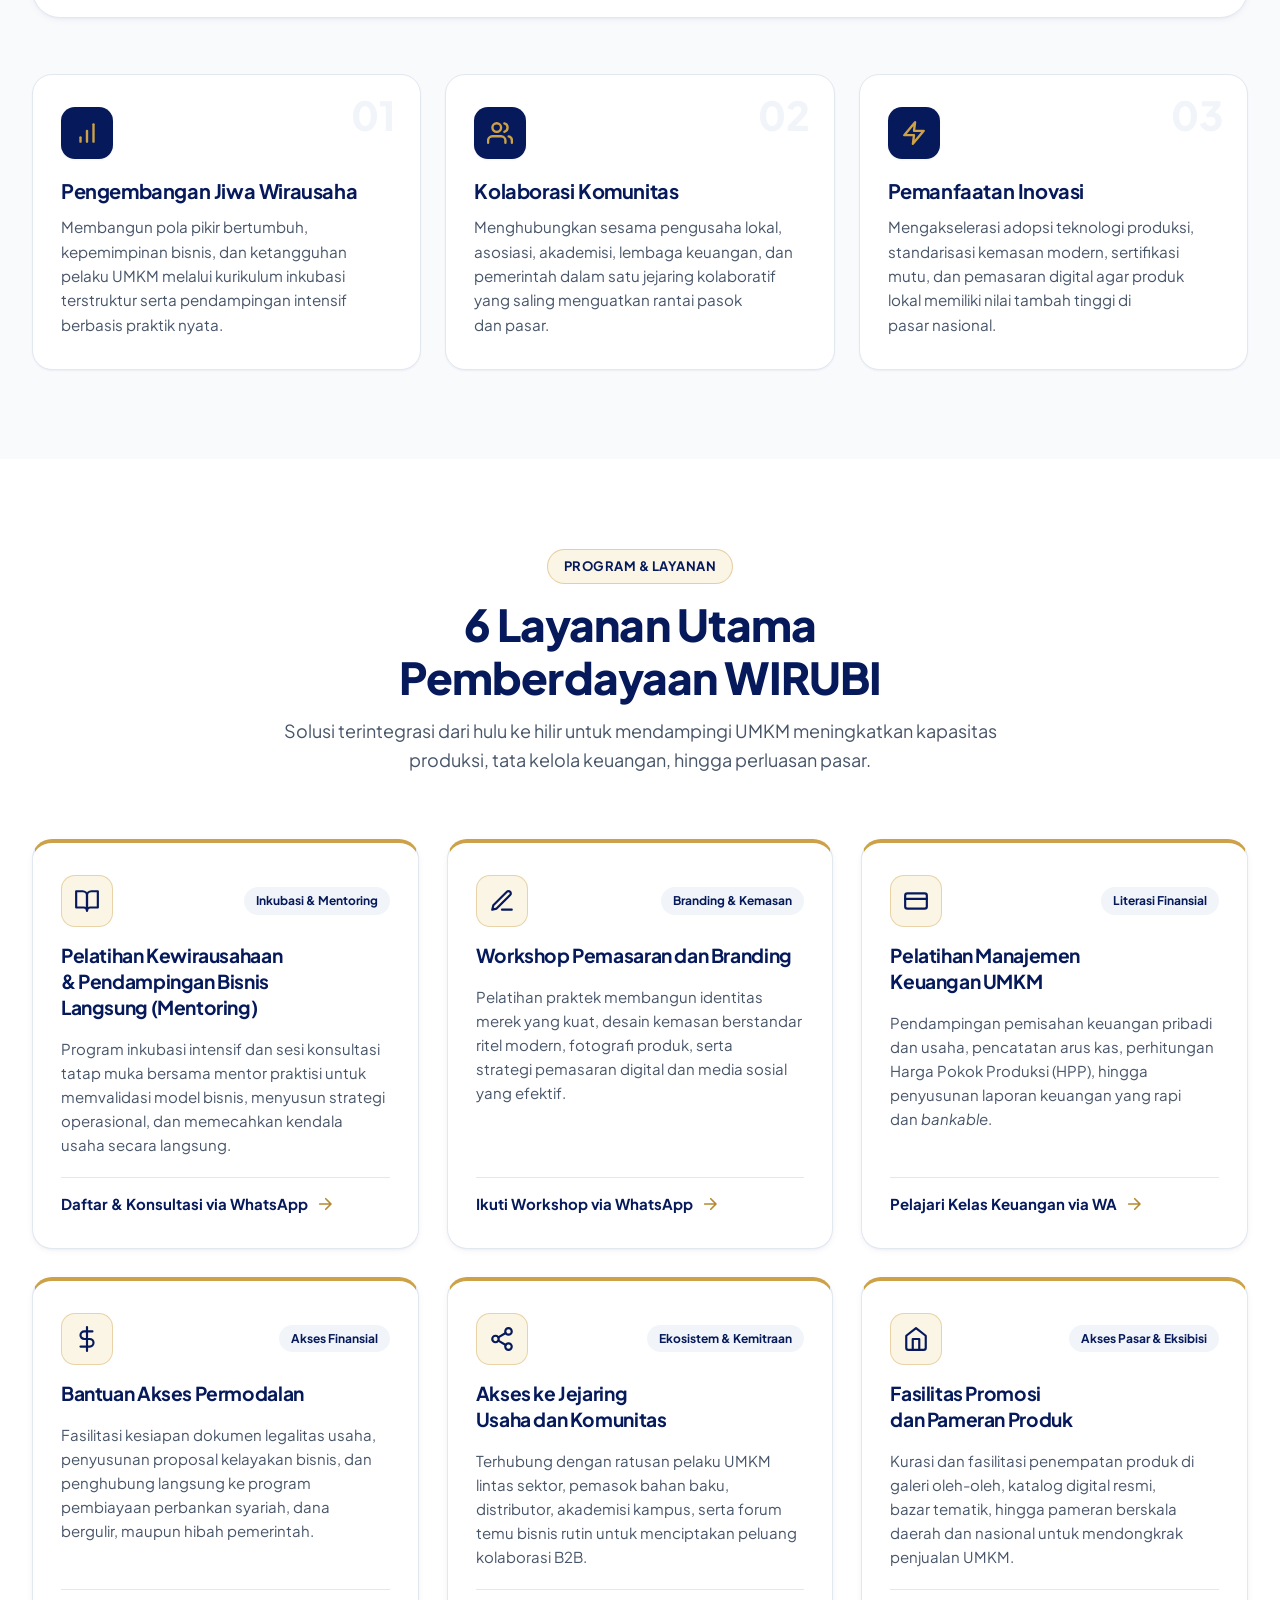
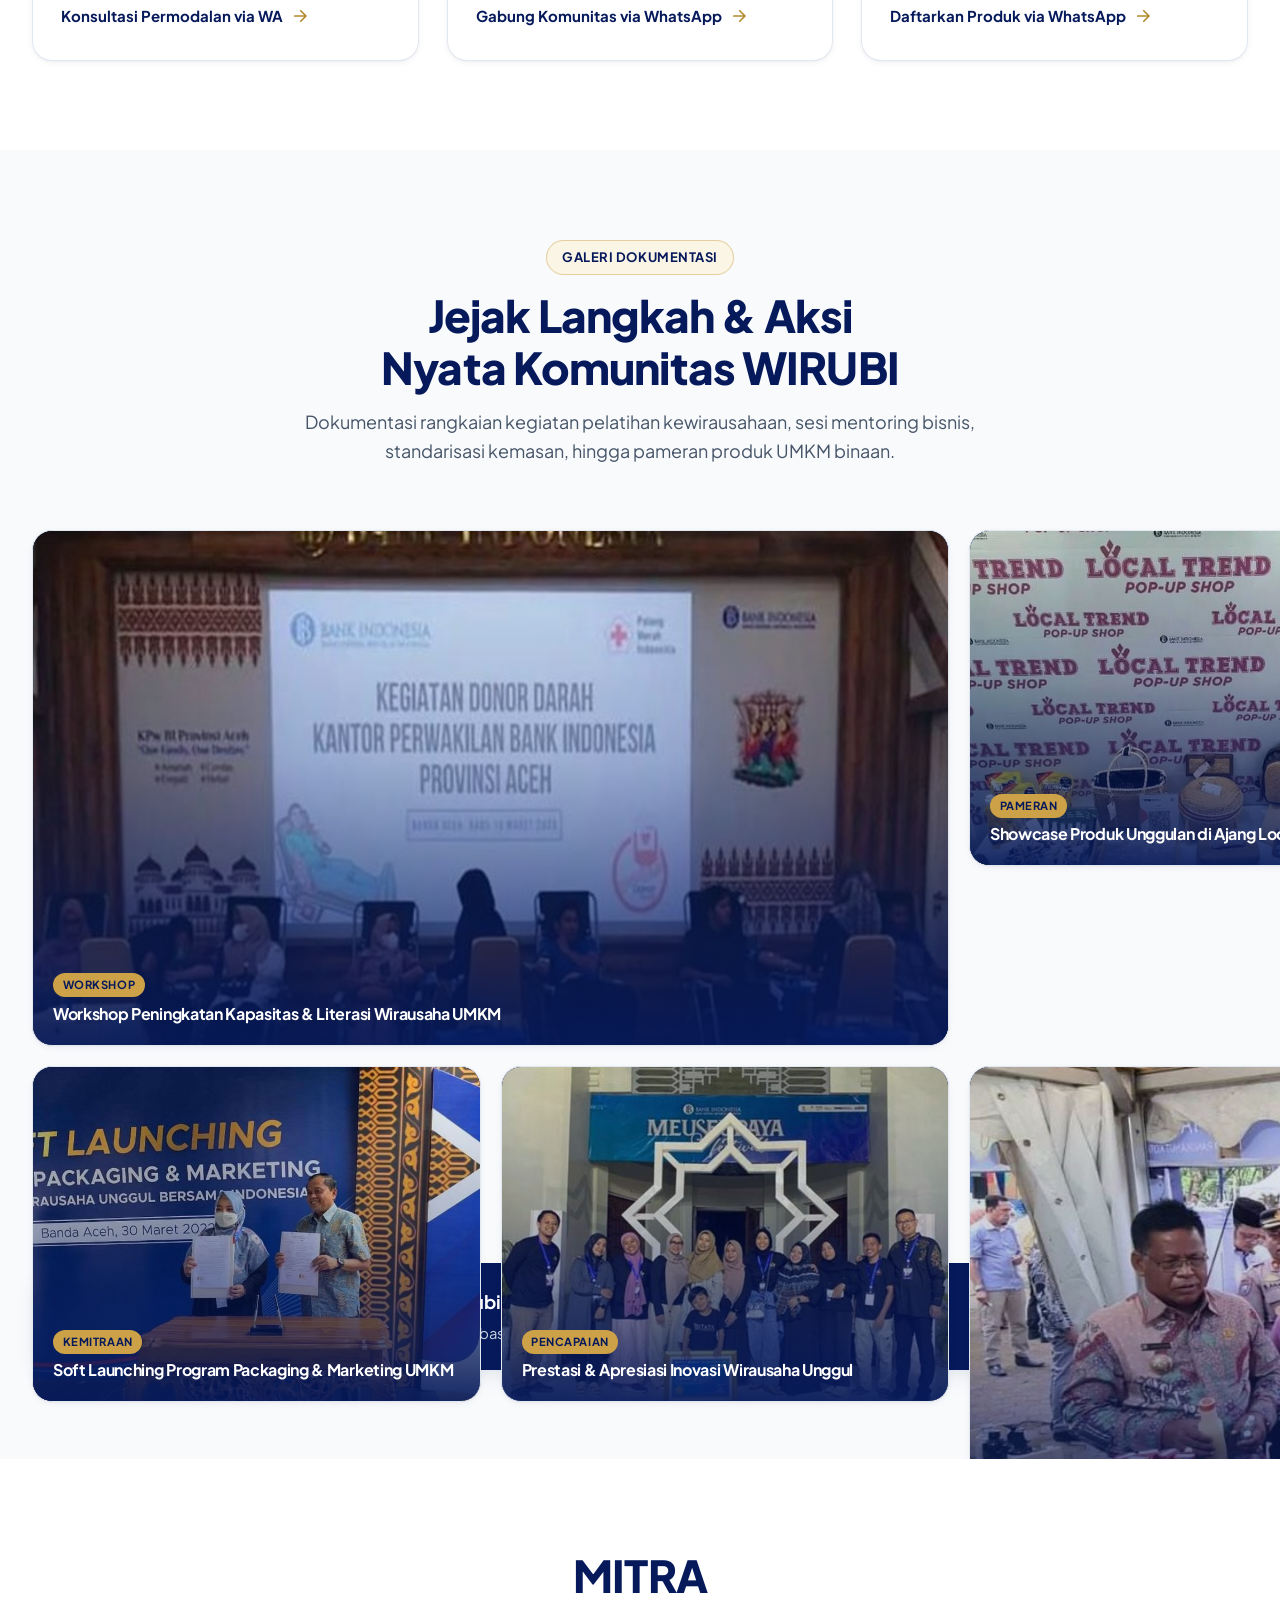
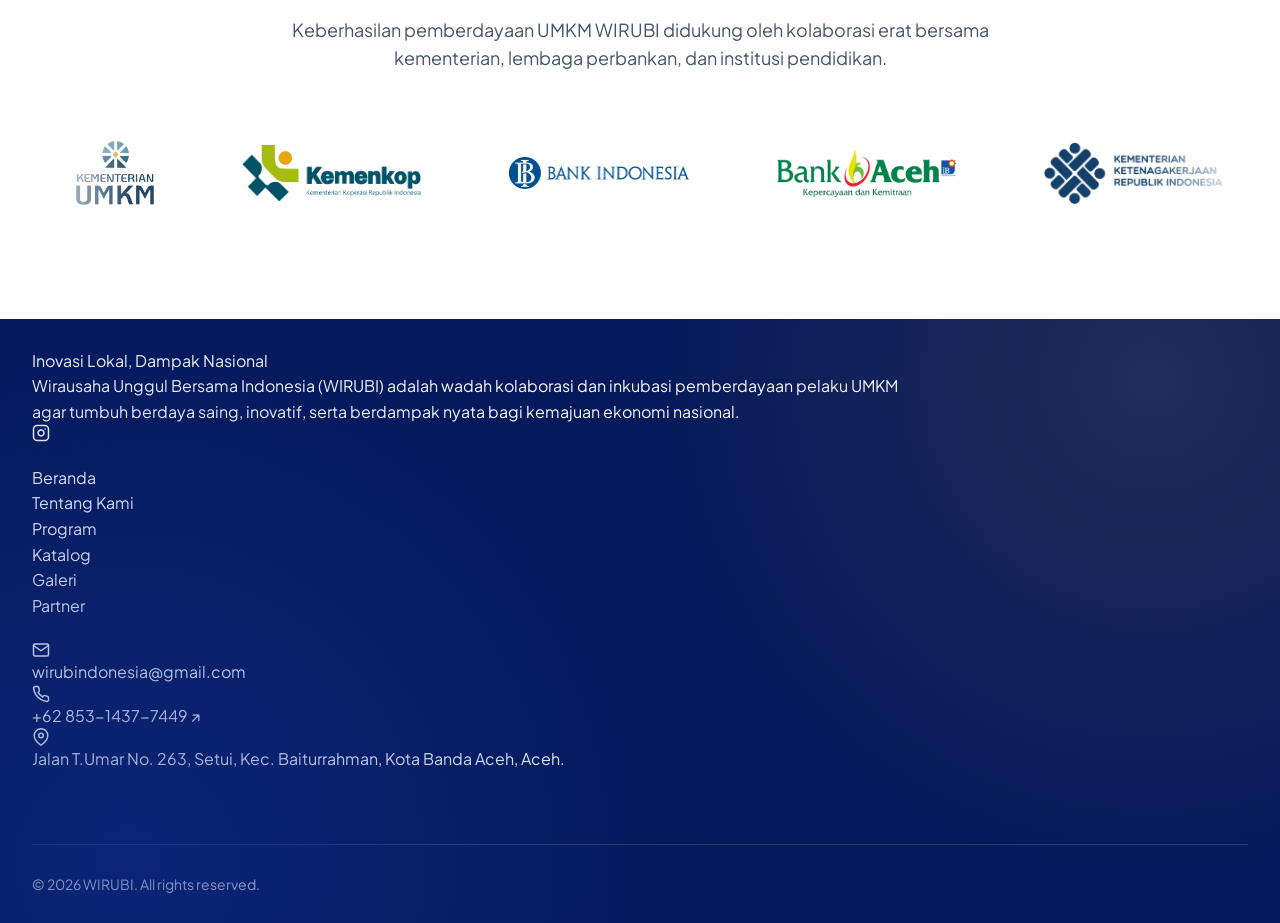
==== commit 5d9639f6: "Update index.html" ====
--- a/index.html
+++ b/index.html
@@ -673,199 +673,98 @@
   </main>
 
   <!-- ====================================================================
-       7. KONTAK & FOOTER (#kontak)
+       7. KONTAK & FOOTER (#kontak) — 4-Column Dark Footer (#030F38)
        ==================================================================== -->
-  <footer id="kontak" class="section contact-footer" aria-labelledby="kontak-heading">
+  <footer id="kontak" class="contact-footer" aria-labelledby="kontak-heading">
     <div class="container">
-      <div class="contact-grid">
-        <!-- Sebelah Kiri: Form Pesan Singkat / Hubungi Kami -->
-        <div class="contact-form-card">
-          <h2 class="contact-form-card__title">Kirim Pesan &amp; Konsultasi Program</h2>
-          <p class="contact-form-card__subtitle">
-            Isi formulir di bawah ini untuk mendaftar program pembinaan, kolaborasi kemitraan, atau pemesanan produk UMKM WIRUBI.
+      <div class="footer-grid">
+        <!-- Kolom 1: Brand -->
+        <div class="footer-col footer-col--brand">
+          <h2 id="kontak-heading" class="footer-brand__title">WIRUBI</h2>
+          <p class="footer-brand__tagline">Inovasi Lokal, Dampak Nasional</p>
+          <p class="footer-brand__desc">
+            Wirausaha Unggul Bersama Indonesia (WIRUBI) adalah wadah kolaborasi dan inkubasi pemberdayaan pelaku UMKM agar tumbuh berdaya saing, inovatif, serta berdampak nyata bagi kemajuan ekonomi nasional.
           </p>
-
-          <form id="contact-form" action="#kontak" method="POST" novalidate>
-            <div class="form-row form-row--2col">
-              <div class="form-field">
-                <label for="nama" class="form-label">Nama Lengkap <span aria-hidden="true">*</span></label>
-                <input
-                  type="text"
-                  id="nama"
-                  name="nama"
-                  class="form-control"
-                  autocomplete="name"
-                  placeholder="Contoh: Cut Meutia Sari"
-                  required
-                >
-                <span class="field-error">Mohon isi nama lengkap Anda.</span>
-              </div>
-
-              <div class="form-field">
-                <label for="email" class="form-label">Alamat Email <span aria-hidden="true">*</span></label>
-                <input
-                  type="email"
-                  id="email"
-                  name="email"
-                  class="form-control"
-                  autocomplete="email"
-                  inputmode="email"
-                  autocorrect="off"
-                  autocapitalize="off"
-                  spellcheck="false"
-                  placeholder="nama@email.com"
-                  required
-                >
-                <span class="field-error">Mohon masukkan alamat email yang valid.</span>
-              </div>
-            </div>
-
-            <div class="form-row form-row--2col">
-              <div class="form-field">
-                <label for="telepon" class="form-label">Nomor WhatsApp / Telepon</label>
-                <input
-                  type="tel"
-                  id="telepon"
-                  name="telepon"
-                  class="form-control"
-                  autocomplete="tel"
-                  inputmode="tel"
-                  placeholder="0853-xxxx-xxxx"
-                >
-              </div>
-
-              <div class="form-field">
-                <label for="topik" class="form-label">Keperluan / Program</label>
-                <select id="topik" name="topik" class="form-control">
-                  <option value="Pendaftaran UMKM Binaan & Mentoring">Pendaftaran UMKM Binaan &amp; Mentoring</option>
-                  <option value="Workshop Pemasaran, Branding & Kemasan">Workshop Pemasaran, Branding &amp; Kemasan</option>
-                  <option value="Pelatihan Manajemen Keuangan & Permodalan">Pelatihan Manajemen Keuangan &amp; Permodalan</option>
-                  <option value="Pemesanan Produk Katalog UMKM">Pemesanan Produk Katalog UMKM</option>
-                  <option value="Kerja Sama Kemitraan / Sponsor">Kerja Sama Kemitraan / Sponsor</option>
-                </select>
-              </div>
-            </div>
-
-            <div class="form-row">
-              <div class="form-field">
-                <label for="pesan" class="form-label">Pesan Singkat <span aria-hidden="true">*</span></label>
-                <span id="pesan-hint" class="form-hint">Ceritakan profil singkat usaha Anda atau informasi yang ingin ditanyakan.</span>
-                <textarea
-                  id="pesan"
-                  name="pesan"
-                  class="form-control"
-                  aria-describedby="pesan-hint"
-                  placeholder="Halo Tim WIRUBI, saya ingin bergabung dalam program pembinaan UMKM..."
-                  required
-                ></textarea>
-                <span class="field-error">Mohon tuliskan pesan singkat Anda.</span>
-              </div>
-            </div>
-
-            <button type="submit" class="btn btn--gold" style="inline-size: 100%;">
-              <span>Kirim Pesan ke WhatsApp Resmi</span>
-              <svg width="18" height="18" viewBox="0 0 24 24" fill="none" stroke="currentColor" stroke-width="2.25" stroke-linecap="round" stroke-linejoin="round" aria-hidden="true">
-                <line x1="22" y1="2" x2="11" y2="13"/>
-                <polygon points="22 2 15 22 11 13 2 9 22 2"/>
-              </svg>
-            </button>
-
-            <div id="form-status" class="form-status form-status--success" role="status" aria-live="polite" hidden></div>
-          </form>
-        </div>
-
-        <!-- Sebelah Kanan: Informasi Kontak Resmi -->
-        <div class="contact-info">
-          <span class="contact-info__eyebrow">Hubungi Kami</span>
-          <h2 id="kontak-heading" class="contact-info__title">Mari Berkolaborasi Memajukan UMKM Indonesia</h2>
-          <p class="contact-info__desc">
-            Kunjungi sekretariat dan pusat inkubasi kami di Banda Aceh atau hubungi tim WIRUBI melalui saluran komunikasi resmi berikut:
-          </p>
-
-          <div class="contact-list">
-            <!-- Alamat -->
-            <div class="contact-item">
-              <div class="contact-item__icon" aria-hidden="true">
-                <svg width="22" height="22" viewBox="0 0 24 24" fill="none" stroke="currentColor" stroke-width="2.2" stroke-linecap="round" stroke-linejoin="round">
+          <div class="footer-social">
+            <a
+              href="https://www.instagram.com/wirubi.id?utm_source=ig_web_button_share_sheet&amp;cplk=ZDNlZDc0MzIxNw=="
+              target="_blank"
+              rel="noopener noreferrer"
+              class="footer-social-btn"
+              aria-label="Instagram Resmi WIRUBI (@wirubi.id)"
+            >
+              <svg width="18" height="18" viewBox="0 0 24 24" fill="none" stroke="currentColor" stroke-width="2" stroke-linecap="round" stroke-linejoin="round" aria-hidden="true">
+                <rect x="2" y="2" width="20" height="20" rx="5" ry="5"/>
+                <path d="M16 11.37A4 4 0 1 1 12.63 8 4 4 0 0 1 16 11.37z"/>
+                <line x1="17.5" y1="6.5" x2="17.51" y2="6.5"/>
+              </svg>
+            </a>
+          </div>
+        </div>
+
+        <!-- Kolom 2: Navigasi -->
+        <div class="footer-col">
+          <h3 class="footer-col__heading">NAVIGASI</h3>
+          <nav aria-label="Tautan Navigasi Footer">
+            <ul class="footer-nav-list" role="list">
+              <li><a href="#beranda">Beranda</a></li>
+              <li><a href="#tentang">Tentang Kami</a></li>
+              <li><a href="#program">Program</a></li>
+              <li><a href="katalog-produk.html">Katalog</a></li>
+              <li><a href="#galeri">Galeri</a></li>
+              <li><a href="#partner">Partner</a></li>
+            </ul>
+          </nav>
+        </div>
+
+        <!-- Kolom 3: Kontak (Email, WhatsApp, Alamat) -->
+        <div class="footer-col">
+          <h3 class="footer-col__heading">KONTAK</h3>
+          <ul class="footer-contact-list" role="list">
+            <li class="footer-contact-item">
+              <span class="footer-contact-icon footer-contact-icon--gold" aria-hidden="true">
+                <svg width="18" height="18" viewBox="0 0 24 24" fill="none" stroke="currentColor" stroke-width="2" stroke-linecap="round" stroke-linejoin="round">
+                  <path d="M4 4h16c1.1 0 2 .9 2 2v12c0 1.1-.9 2-2 2H4c-1.1 0-2-.9-2-2V6c0-1.1.9-2 2-2z"/>
+                  <polyline points="22,6 12,13 2,6"/>
+                </svg>
+              </span>
+              <a href="mailto:wirubindonesia@gmail.com" class="footer-contact-link">
+                wirubindonesia@gmail.com
+              </a>
+            </li>
+            <li class="footer-contact-item">
+              <span class="footer-contact-icon" aria-hidden="true">
+                <svg width="18" height="18" viewBox="0 0 24 24" fill="none" stroke="currentColor" stroke-width="2" stroke-linecap="round" stroke-linejoin="round">
+                  <path d="M22 16.92v3a2 2 0 0 1-2.18 2 19.79 19.79 0 0 1-8.63-3.07 19.5 19.5 0 0 1-6-6 19.79 19.79 0 0 1-3.07-8.67A2 2 0 0 1 4.11 2h3a2 2 0 0 1 2 1.72 12.84 12.84 0 0 0 .7 2.81 2 2 0 0 1-.45 2.11L8.09 9.91a16 16 0 0 0 6 6l1.27-1.27a2 2 0 0 1 2.11-.45 12.84 12.84 0 0 0 2.81.7A2 2 0 0 1 22 16.92z"/>
+                </svg>
+              </span>
+              <a
+                href="https://wa.me/6285314377449"
+                target="_blank"
+                rel="noopener noreferrer"
+                class="footer-contact-link"
+              >
+                +62 853-1437-7449 <span class="footer-contact-arrow" aria-hidden="true">↗</span>
+              </a>
+            </li>
+            <li class="footer-contact-item footer-contact-item--address">
+              <span class="footer-contact-icon footer-contact-icon--gold" aria-hidden="true">
+                <svg width="18" height="18" viewBox="0 0 24 24" fill="none" stroke="currentColor" stroke-width="2" stroke-linecap="round" stroke-linejoin="round">
                   <path d="M21 10c0 7-9 13-9 13s-9-6-9-13a9 9 0 0 1 18 0z"/>
                   <circle cx="12" cy="10" r="3"/>
                 </svg>
-              </div>
-              <div>
-                <span class="contact-item__label">Alamat Sekretariat &amp; Inkubasi</span>
-                <p class="contact-item__value">Jalan T.Umar No. 263, Setui, Banda Aceh</p>
-              </div>
-            </div>
-
-            <!-- Email -->
-            <div class="contact-item">
-              <div class="contact-item__icon" aria-hidden="true">
-                <svg width="22" height="22" viewBox="0 0 24 24" fill="none" stroke="currentColor" stroke-width="2.2" stroke-linecap="round" stroke-linejoin="round">
-                  <path d="M4 4h16c1.1 0 2 .9 2 2v12c0 1.1-.9 2-2 2H4c-1.1 0-2-.9-2-2V6c0-1.1.9-2 2-2z"/>
-                  <polyline points="22,6 12,13 2,6"/>
-                </svg>
-              </div>
-              <div>
-                <span class="contact-item__label">Email Resmi</span>
-                <p class="contact-item__value">
-                  <a href="mailto:wirubindonesia@gmail.com">wirubindonesia@gmail.com</a>
-                </p>
-                <div class="contact-item__links">
-                  <a href="mailto:wirubindonesia@gmail.com" class="contact-chip contact-chip--outline">
-                    Kirim Email
-                  </a>
-                </div>
-              </div>
-            </div>
-
-            <!-- WhatsApp / Telepon -->
-            <div class="contact-item">
-              <div class="contact-item__icon" aria-hidden="true">
-                <svg width="22" height="22" viewBox="0 0 24 24" fill="none" stroke="currentColor" stroke-width="2.2" stroke-linecap="round" stroke-linejoin="round">
-                  <path d="M22 16.92v3a2 2 0 0 1-2.18 2 19.79 19.79 0 0 1-8.63-3.07 19.5 19.5 0 0 1-6-6 19.79 19.79 0 0 1-3.07-8.67A2 2 0 0 1 4.11 2h3a2 2 0 0 1 2 1.72 12.84 12.84 0 0 0 .7 2.81 2 2 0 0 1-.45 2.11L8.09 9.91a16 16 0 0 0 6 6l1.27-1.27a2 2 0 0 1 2.11-.45 12.84 12.84 0 0 0 2.81.7A2 2 0 0 1 22 16.92z"/>
-                </svg>
-              </div>
-              <div>
-                <span class="contact-item__label">WhatsApp &amp; Telepon</span>
-                <p class="contact-item__value">+62 853-1437-7449</p>
-                <div class="contact-item__links">
-                  <a
-                    href="https://wa.me/6285314377449"
-                    target="_blank"
-                    rel="noopener noreferrer"
-                    class="contact-chip"
-                  >
-                    Chat WhatsApp
-                  </a>
-                  <a href="tel:+6285314377449" class="contact-chip contact-chip--outline">
-                    Panggil Telepon
-                  </a>
-                </div>
-              </div>
-            </div>
-          </div>
+              </span>
+              <span class="footer-contact-text">
+                Jalan T.Umar No. 263, Setui, Kec. Baiturrahman, Kota Banda Aceh, Aceh.
+              </span>
+            </li>
+          </ul>
         </div>
       </div>
 
-      <!-- Footer Bottom Copyright -->
+      <!-- Garis Pembatas Bawah & Copyright -->
       <div class="footer-bottom">
-        <div class="footer-brand-summary">
-          <span><strong>WIRUBI</strong> — Wirausaha Unggul Bersama Indonesia (“Inovasi Lokal, Dampak Nasional”)</span>
-        </div>
-
-        <nav aria-label="Tautan Footer">
-          <ul class="footer-links" role="list">
-            <li><a href="#beranda">Beranda</a></li>
-            <li><a href="#tentang">Tentang Kami</a></li>
-            <li><a href="#program">Program</a></li>
-            <li><a href="katalog-produk.html">Produk UMKM</a></li>
-            <li><a href="sewa-barang.html">Sewa Barang</a></li>
-            <li><a href="#galeri">Galeri</a></li>
-            <li><a href="#partner">Partner</a></li>
-          </ul>
-        </nav>
-
-        <p>Copyright &copy; 2026 WIRUBI. All rights reserved.</p>
+        <p>&copy; 2026 WIRUBI. All rights reserved.</p>
       </div>
     </div>
   </footer>
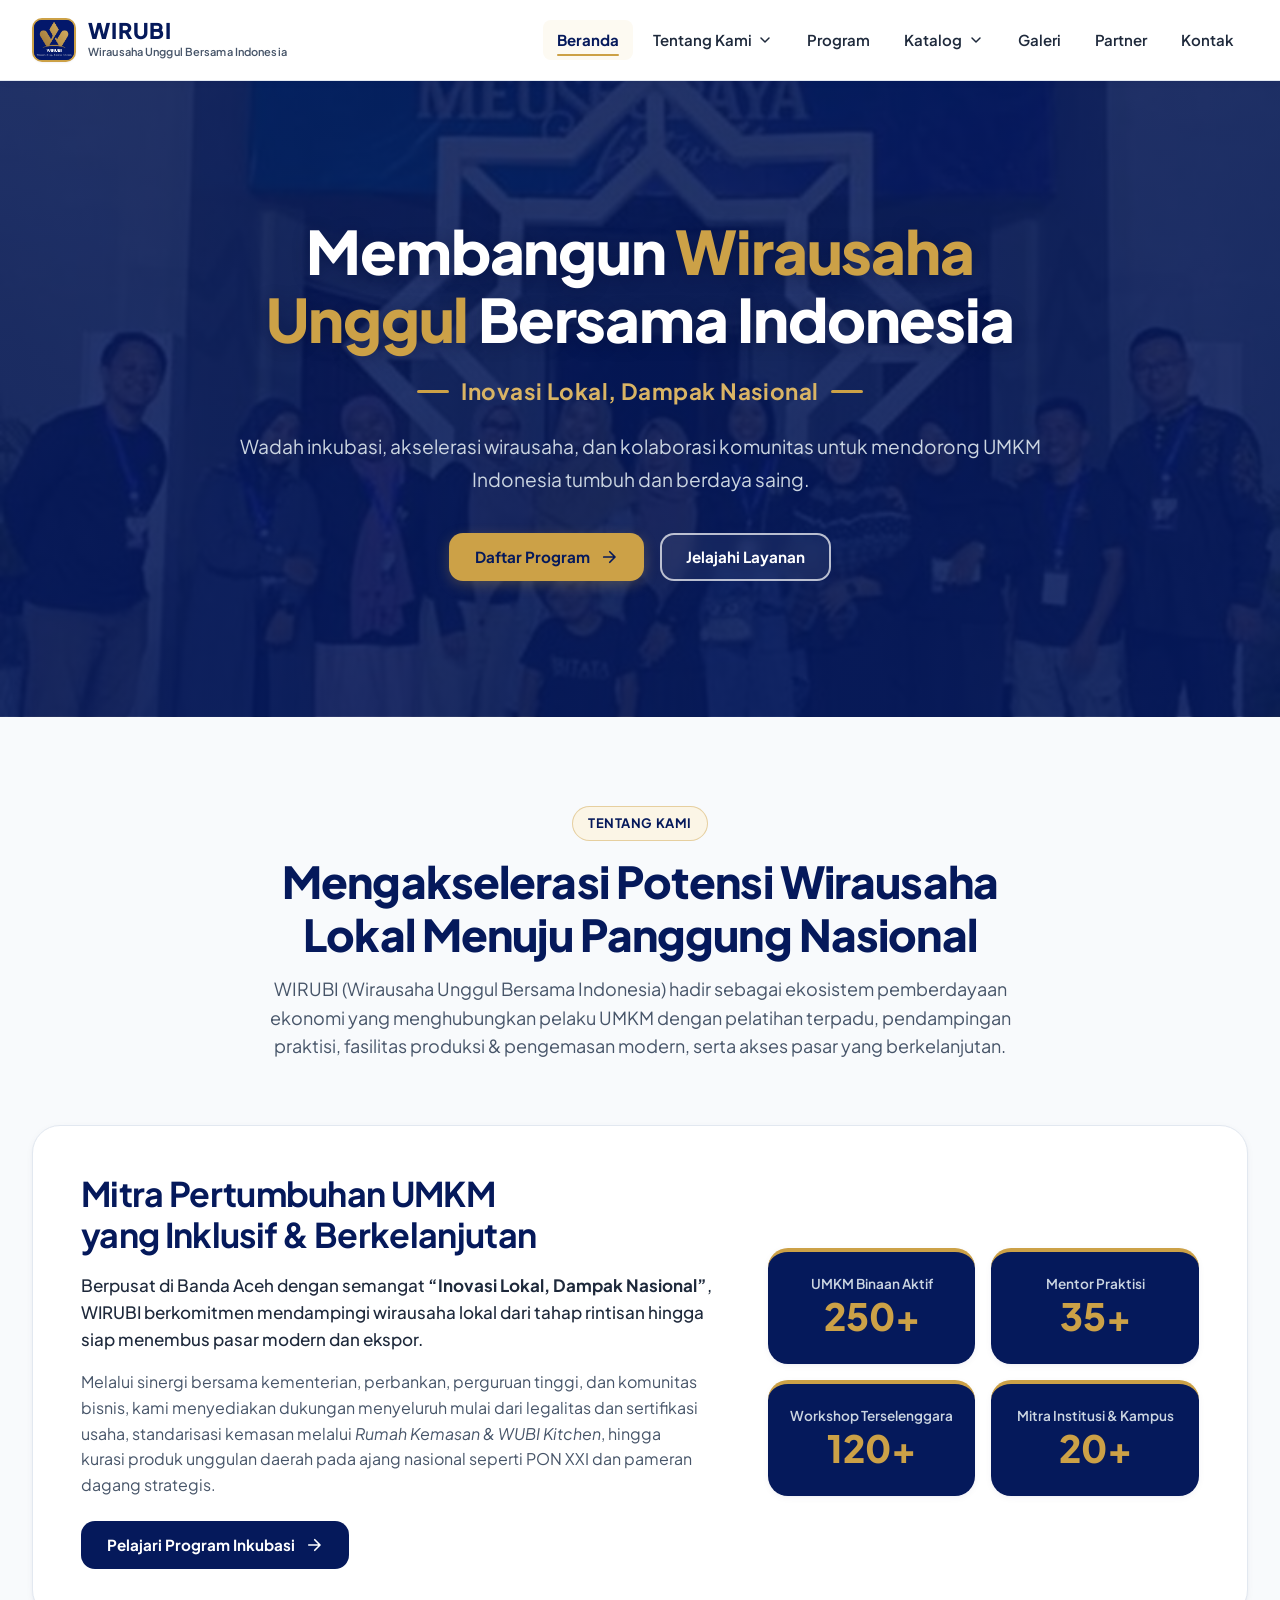
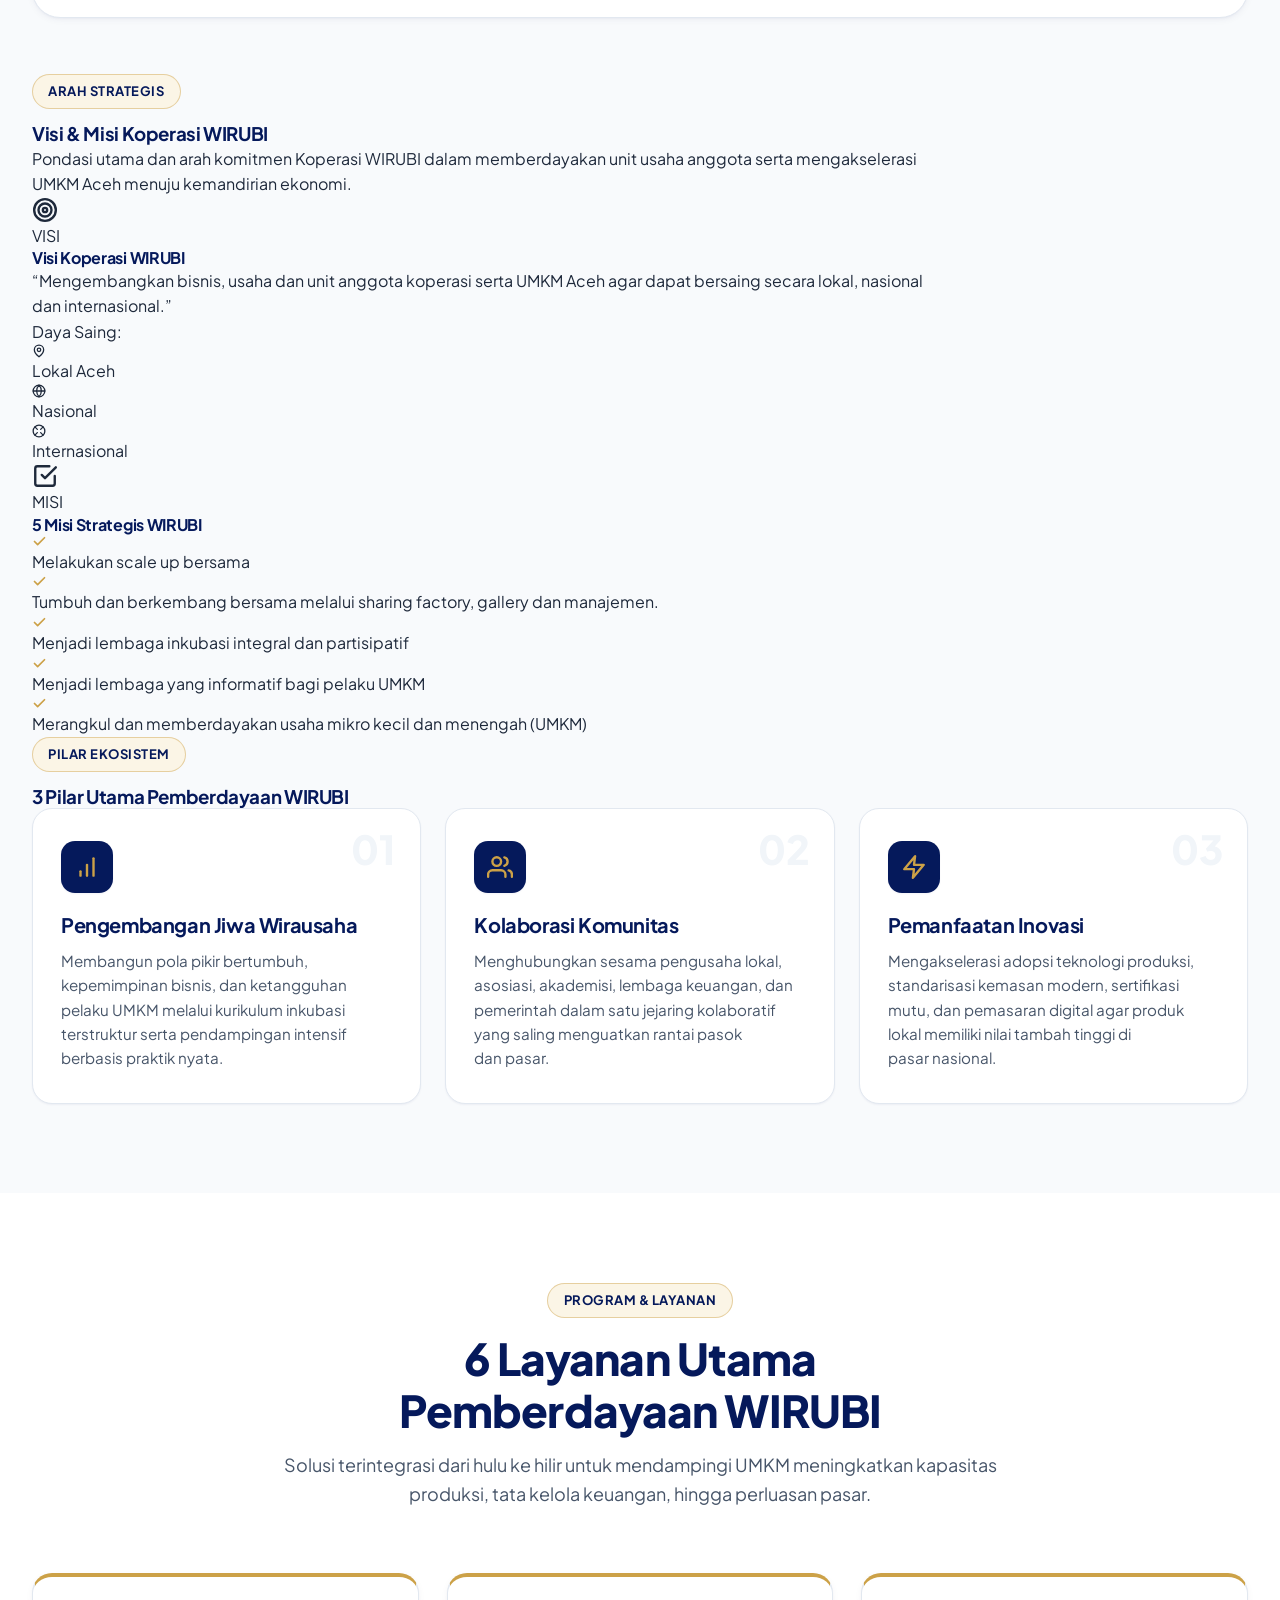
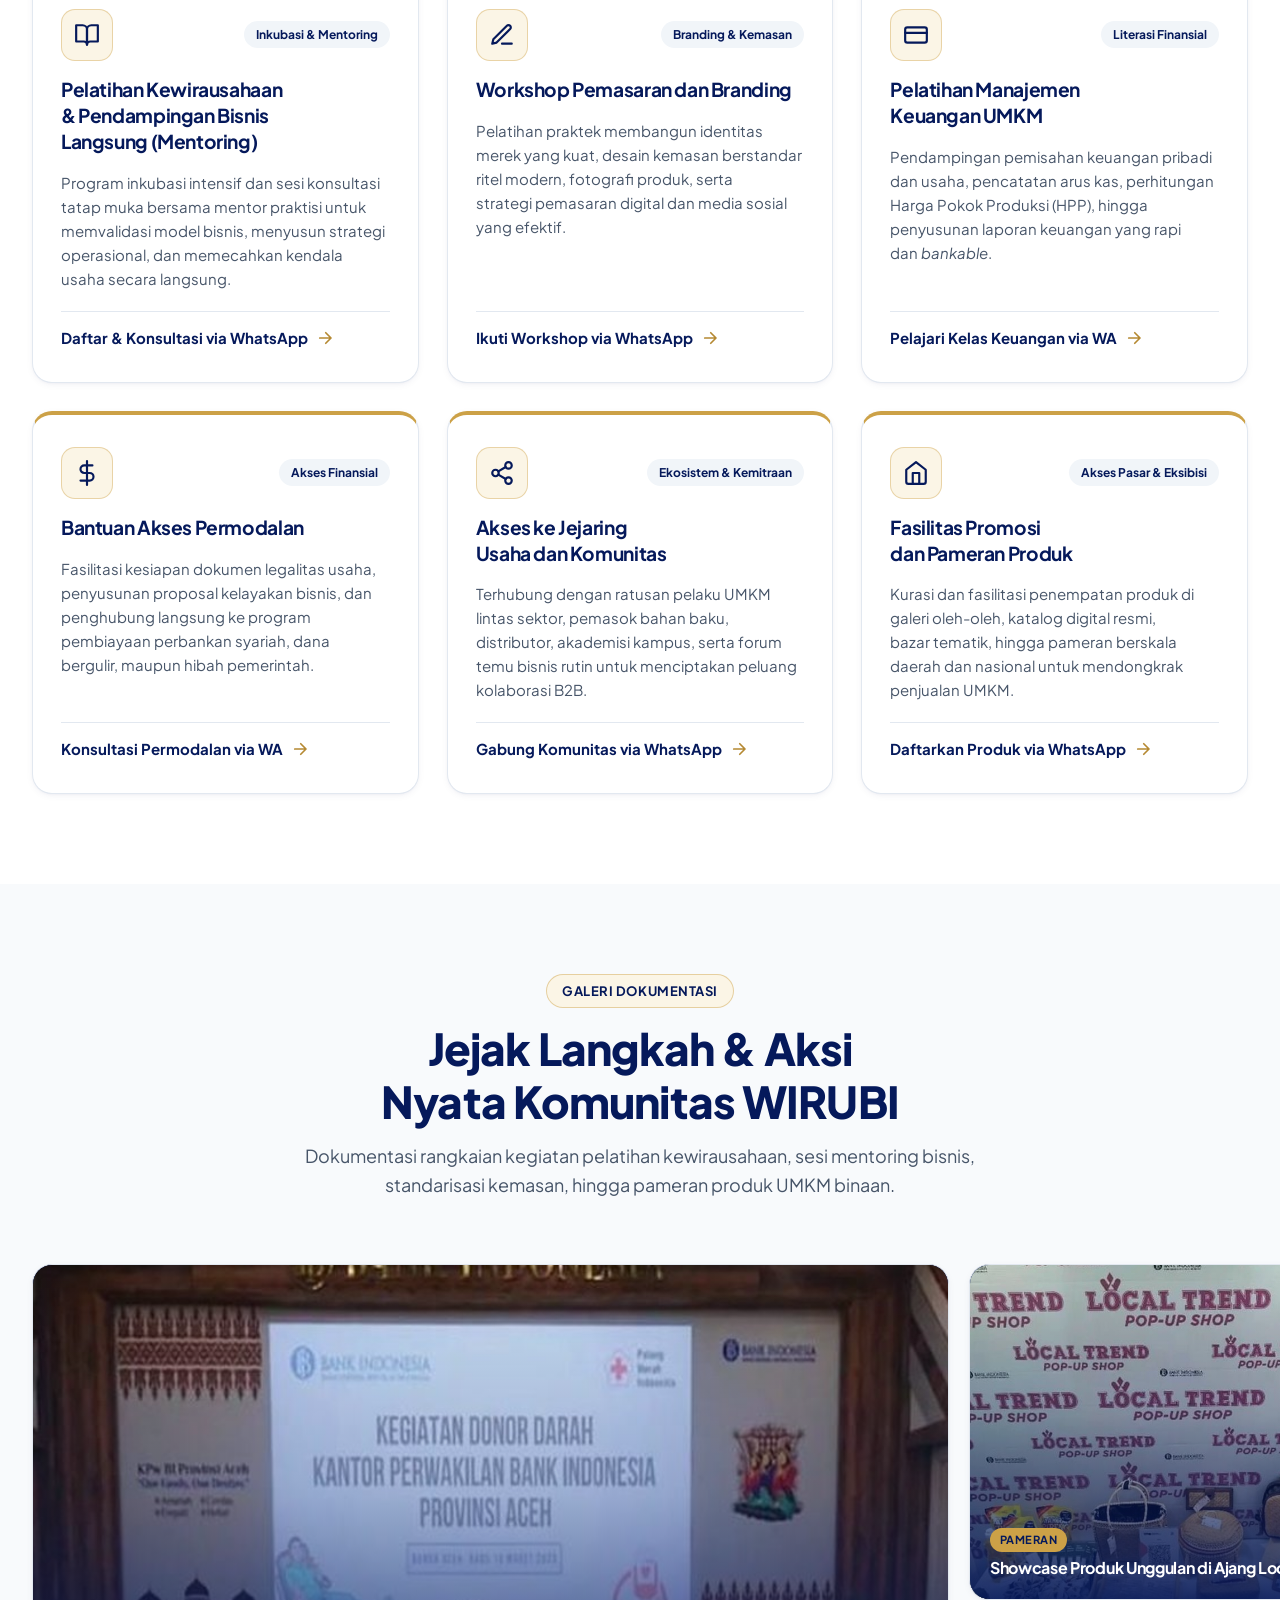
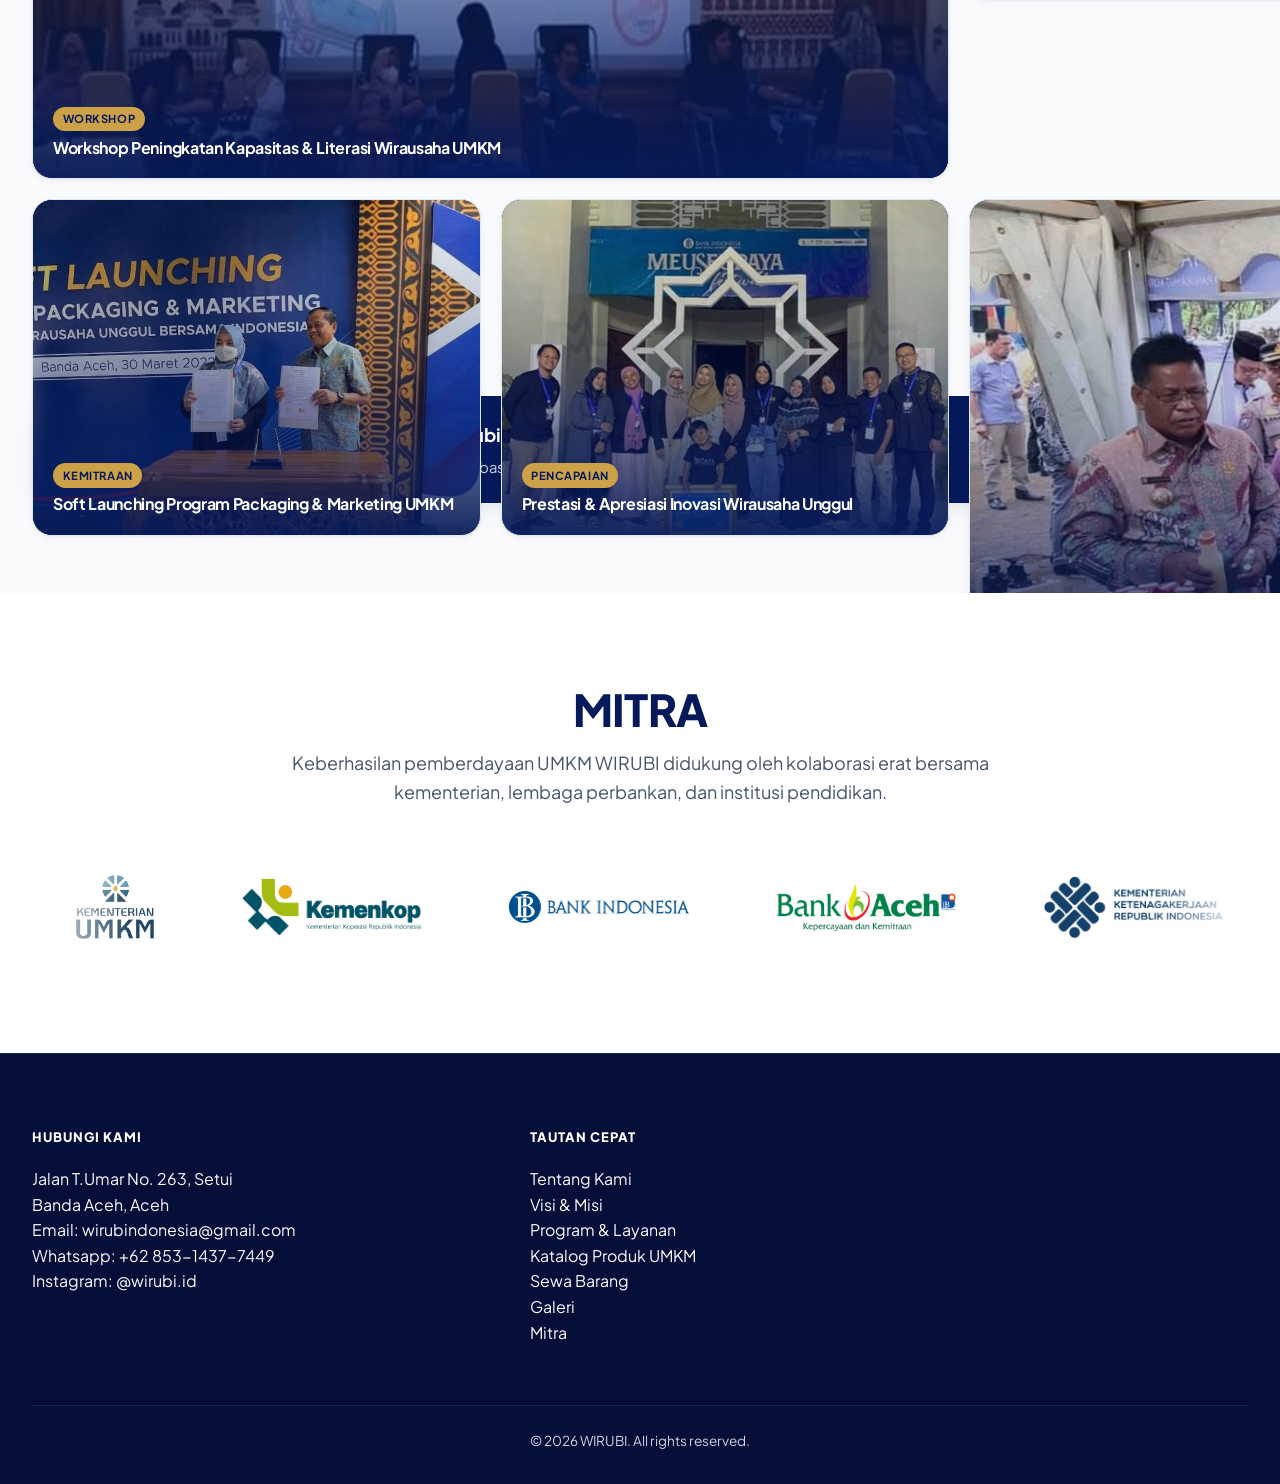
==== commit db00831f: "Update index.html" ====
--- a/index.html
+++ b/index.html
@@ -70,7 +70,28 @@
           <nav aria-label="Navigasi Utama">
             <ul class="nav-menu" role="list">
               <li><a href="#beranda" class="nav-link" aria-current="true">Beranda</a></li>
-              <li><a href="#tentang" class="nav-link">Tentang Kami</a></li>
+              <li class="nav-dropdown">
+                <button
+                  type="button"
+                  class="nav-link nav-dropdown__toggle"
+                  aria-expanded="false"
+                  aria-haspopup="true"
+                  data-dropdown="tentang"
+                >
+                  <span>Tentang Kami</span>
+                  <svg class="nav-dropdown__arrow" width="16" height="16" viewBox="0 0 24 24" fill="none" stroke="currentColor" stroke-width="2.25" stroke-linecap="round" stroke-linejoin="round" aria-hidden="true">
+                    <polyline points="6 9 12 15 18 9"/>
+                  </svg>
+                </button>
+                <ul class="nav-dropdown__menu" role="list" aria-label="Sub-menu Tentang Kami">
+                  <li>
+                    <a href="#tentang" class="nav-dropdown__item">Profil WIRUBI</a>
+                  </li>
+                  <li>
+                    <a href="#visi-misi" class="nav-dropdown__item">Visi &amp; Misi</a>
+                  </li>
+                </ul>
+              </li>
               <li><a href="#program" class="nav-link">Program</a></li>
               <li class="nav-dropdown">
                 <button
@@ -78,6 +99,7 @@
                   class="nav-link nav-dropdown__toggle"
                   aria-expanded="false"
                   aria-haspopup="true"
+                  data-dropdown="katalog"
                 >
                   <span>Katalog</span>
                   <svg class="nav-dropdown__arrow" width="16" height="16" viewBox="0 0 24 24" fill="none" stroke="currentColor" stroke-width="2.25" stroke-linecap="round" stroke-linejoin="round" aria-hidden="true">
@@ -187,8 +209,130 @@
           </dl>
         </div>
 
+        <!-- ==============================================================
+             VISI & MISI KOPERASI WIRUBI (#visi-misi - Grid 2 Kolom)
+             ============================================================== -->
+        <div id="visi-misi" class="visi-misi-block" aria-labelledby="visi-misi-heading">
+          <div class="visi-misi-header">
+            <span class="section-eyebrow">Arah Strategis</span>
+            <h3 id="visi-misi-heading" class="visi-misi-header__title">Visi &amp; Misi Koperasi WIRUBI</h3>
+            <p class="visi-misi-header__desc">
+              Pondasi utama dan arah komitmen Koperasi WIRUBI dalam memberdayakan unit usaha anggota serta mengakselerasi UMKM Aceh menuju kemandirian ekonomi.
+            </p>
+          </div>
+
+          <div class="visi-misi-grid">
+            <!-- Kolom 1: VISI -->
+            <article class="vm-card vm-card--visi" aria-labelledby="visi-card-title">
+              <div class="vm-card__header">
+                <div class="vm-card__icon-box vm-card__icon-box--gold" aria-hidden="true">
+                  <svg width="26" height="26" viewBox="0 0 24 24" fill="none" stroke="currentColor" stroke-width="2.2" stroke-linecap="round" stroke-linejoin="round">
+                    <circle cx="12" cy="12" r="10"/>
+                    <circle cx="12" cy="12" r="6"/>
+                    <circle cx="12" cy="12" r="2"/>
+                  </svg>
+                </div>
+                <div>
+                  <span class="vm-card__badge vm-card__badge--gold">VISI</span>
+                  <h4 id="visi-card-title" class="vm-card__title">Visi Koperasi WIRUBI</h4>
+                </div>
+              </div>
+
+              <div class="vm-card__body">
+                <blockquote class="vm-card__visi-quote">
+                  <p class="vm-card__visi-text">“Mengembangkan bisnis, usaha dan unit anggota koperasi serta UMKM Aceh agar dapat bersaing secara lokal, nasional dan internasional.”</p>
+                </blockquote>
+              </div>
+
+              <div class="vm-card__footer">
+                <div class="vm-card__tags" aria-label="Cakupan Kompetisi Pasar">
+                  <span class="vm-card__tags-label">Daya Saing:</span>
+                  <span class="vm-tag">
+                    <svg width="14" height="14" viewBox="0 0 24 24" fill="none" stroke="currentColor" stroke-width="2.2" stroke-linecap="round" stroke-linejoin="round" aria-hidden="true"><path d="M20 10c0 6-8 12-8 12s-8-6-8-12a8 8 0 0 1 16 0Z"/><circle cx="12" cy="10" r="3"/></svg>
+                    Lokal Aceh
+                  </span>
+                  <span class="vm-tag">
+                    <svg width="14" height="14" viewBox="0 0 24 24" fill="none" stroke="currentColor" stroke-width="2.2" stroke-linecap="round" stroke-linejoin="round" aria-hidden="true"><circle cx="12" cy="12" r="10"/><path d="M12 2a14.5 14.5 0 0 0 0 20 14.5 14.5 0 0 0 0-20"/><path d="M2 12h20"/></svg>
+                    Nasional
+                  </span>
+                  <span class="vm-tag">
+                    <svg width="14" height="14" viewBox="0 0 24 24" fill="none" stroke="currentColor" stroke-width="2.2" stroke-linecap="round" stroke-linejoin="round" aria-hidden="true"><circle cx="12" cy="12" r="10"/><path d="m4.93 4.93 4.24 4.24"/><path d="m14.83 9.17 4.24-4.24"/><path d="m14.83 14.83 4.24 4.24"/><path d="m9.17 14.83-4.24 4.24"/></svg>
+                    Internasional
+                  </span>
+                </div>
+              </div>
+            </article>
+
+            <!-- Kolom 2: MISI -->
+            <article class="vm-card vm-card--misi" aria-labelledby="misi-card-title">
+              <div class="vm-card__header">
+                <div class="vm-card__icon-box vm-card__icon-box--navy" aria-hidden="true">
+                  <svg width="26" height="26" viewBox="0 0 24 24" fill="none" stroke="currentColor" stroke-width="2.2" stroke-linecap="round" stroke-linejoin="round">
+                    <path d="M9 11l3 3L22 4"/>
+                    <path d="M21 12v7a2 2 0 0 1-2 2H5a2 2 0 0 1-2-2V5a2 2 0 0 1 2-2h11"/>
+                  </svg>
+                </div>
+                <div>
+                  <span class="vm-card__badge vm-card__badge--navy">MISI</span>
+                  <h4 id="misi-card-title" class="vm-card__title">5 Misi Strategis WIRUBI</h4>
+                </div>
+              </div>
+
+              <div class="vm-card__body">
+                <ul class="vm-card__list" role="list">
+                  <li class="vm-card__item">
+                    <span class="vm-card__check" aria-hidden="true">
+                      <svg width="15" height="15" viewBox="0 0 24 24" fill="none" stroke="#CCA147" stroke-width="2.75" stroke-linecap="round" stroke-linejoin="round">
+                        <polyline points="20 6 9 17 4 12"/>
+                      </svg>
+                    </span>
+                    <span class="vm-card__item-text">Melakukan scale up bersama</span>
+                  </li>
+                  <li class="vm-card__item">
+                    <span class="vm-card__check" aria-hidden="true">
+                      <svg width="15" height="15" viewBox="0 0 24 24" fill="none" stroke="#CCA147" stroke-width="2.75" stroke-linecap="round" stroke-linejoin="round">
+                        <polyline points="20 6 9 17 4 12"/>
+                      </svg>
+                    </span>
+                    <span class="vm-card__item-text">Tumbuh dan berkembang bersama melalui sharing factory, gallery dan manajemen.</span>
+                  </li>
+                  <li class="vm-card__item">
+                    <span class="vm-card__check" aria-hidden="true">
+                      <svg width="15" height="15" viewBox="0 0 24 24" fill="none" stroke="#CCA147" stroke-width="2.75" stroke-linecap="round" stroke-linejoin="round">
+                        <polyline points="20 6 9 17 4 12"/>
+                      </svg>
+                    </span>
+                    <span class="vm-card__item-text">Menjadi lembaga inkubasi integral dan partisipatif</span>
+                  </li>
+                  <li class="vm-card__item">
+                    <span class="vm-card__check" aria-hidden="true">
+                      <svg width="15" height="15" viewBox="0 0 24 24" fill="none" stroke="#CCA147" stroke-width="2.75" stroke-linecap="round" stroke-linejoin="round">
+                        <polyline points="20 6 9 17 4 12"/>
+                      </svg>
+                    </span>
+                    <span class="vm-card__item-text">Menjadi lembaga yang informatif bagi pelaku UMKM</span>
+                  </li>
+                  <li class="vm-card__item">
+                    <span class="vm-card__check" aria-hidden="true">
+                      <svg width="15" height="15" viewBox="0 0 24 24" fill="none" stroke="#CCA147" stroke-width="2.75" stroke-linecap="round" stroke-linejoin="round">
+                        <polyline points="20 6 9 17 4 12"/>
+                      </svg>
+                    </span>
+                    <span class="vm-card__item-text">Merangkul dan memberdayakan usaha mikro kecil dan menengah (UMKM)</span>
+                  </li>
+                </ul>
+              </div>
+            </article>
+          </div>
+        </div>
+
         <!-- Tiga Pilar Utama (Grid 3 Kolom) -->
-        <div class="pillars-grid">
+        <div class="pillars-block">
+          <div class="pillars-header">
+            <span class="section-eyebrow">Pilar Ekosistem</span>
+            <h3 class="pillars-header__title">3 Pilar Utama Pemberdayaan WIRUBI</h3>
+          </div>
+          <div class="pillars-grid">
           <!-- Pilar 1 -->
           <article class="pillar-card">
             <span class="pillar-card__num" aria-hidden="true">01</span>
@@ -237,7 +381,8 @@
           </article>
         </div>
       </div>
-    </section>
+    </div>
+  </section>
 
     <!-- ==================================================================
          3. PROGRAM & LAYANAN (#program - Card Grid 3x2)
@@ -673,92 +818,37 @@
   </main>
 
   <!-- ====================================================================
-       7. KONTAK & FOOTER (#kontak) — 4-Column Dark Footer (#030F38)
+       7. KONTAK & FOOTER (#kontak) — 2-Column Minimalist Blue Gradient Footer
        ==================================================================== -->
   <footer id="kontak" class="contact-footer" aria-labelledby="kontak-heading">
     <div class="container">
       <div class="footer-grid">
-        <!-- Kolom 1: Brand -->
-        <div class="footer-col footer-col--brand">
-          <h2 id="kontak-heading" class="footer-brand__title">WIRUBI</h2>
-          <p class="footer-brand__tagline">Inovasi Lokal, Dampak Nasional</p>
-          <p class="footer-brand__desc">
-            Wirausaha Unggul Bersama Indonesia (WIRUBI) adalah wadah kolaborasi dan inkubasi pemberdayaan pelaku UMKM agar tumbuh berdaya saing, inovatif, serta berdampak nyata bagi kemajuan ekonomi nasional.
-          </p>
-          <div class="footer-social">
-            <a
-              href="https://www.instagram.com/wirubi.id?utm_source=ig_web_button_share_sheet&amp;cplk=ZDNlZDc0MzIxNw=="
-              target="_blank"
-              rel="noopener noreferrer"
-              class="footer-social-btn"
-              aria-label="Instagram Resmi WIRUBI (@wirubi.id)"
-            >
-              <svg width="18" height="18" viewBox="0 0 24 24" fill="none" stroke="currentColor" stroke-width="2" stroke-linecap="round" stroke-linejoin="round" aria-hidden="true">
-                <rect x="2" y="2" width="20" height="20" rx="5" ry="5"/>
-                <path d="M16 11.37A4 4 0 1 1 12.63 8 4 4 0 0 1 16 11.37z"/>
-                <line x1="17.5" y1="6.5" x2="17.51" y2="6.5"/>
-              </svg>
-            </a>
-          </div>
-        </div>
-
-        <!-- Kolom 2: Navigasi -->
-        <div class="footer-col">
-          <h3 class="footer-col__heading">NAVIGASI</h3>
-          <nav aria-label="Tautan Navigasi Footer">
-            <ul class="footer-nav-list" role="list">
-              <li><a href="#beranda">Beranda</a></li>
+        <!-- Kolom Kiri: HUBUNGI KAMI (Rata Kiri) -->
+        <div class="footer-col footer-col--left">
+          <h2 id="kontak-heading" class="footer-col__heading">HUBUNGI KAMI</h2>
+          <ul class="footer-plain-list" role="list">
+            <li>Jalan T.Umar No. 263, Setui</li>
+            <li>Banda Aceh, Aceh</li>
+            <li>Email: <a href="mailto:wirubindonesia@gmail.com">wirubindonesia@gmail.com</a></li>
+            <li>Whatsapp: <a href="https://wa.me/6285314377449" target="_blank" rel="noopener noreferrer">+62 853-1437-7449</a></li>
+            <li>Instagram: <a href="https://www.instagram.com/wirubi.id?utm_source=ig_web_button_share_sheet&amp;cplk=ZDNlZDc0MzIxNw==" target="_blank" rel="noopener noreferrer">@wirubi.id</a></li>
+          </ul>
+        </div>
+
+        <!-- Kolom Kanan: TAUTAN CEPAT (Rata Kanan) -->
+        <div class="footer-col footer-col--right">
+          <h2 class="footer-col__heading">TAUTAN CEPAT</h2>
+          <nav aria-label="Tautan Cepat Footer">
+            <ul class="footer-plain-list" role="list">
               <li><a href="#tentang">Tentang Kami</a></li>
-              <li><a href="#program">Program</a></li>
-              <li><a href="katalog-produk.html">Katalog</a></li>
+              <li><a href="#visi-misi">Visi &amp; Misi</a></li>
+              <li><a href="#program">Program &amp; Layanan</a></li>
+              <li><a href="katalog-produk.html">Katalog Produk UMKM</a></li>
+              <li><a href="sewa-barang.html">Sewa Barang</a></li>
               <li><a href="#galeri">Galeri</a></li>
-              <li><a href="#partner">Partner</a></li>
+              <li><a href="#partner">Mitra</a></li>
             </ul>
           </nav>
-        </div>
-
-        <!-- Kolom 3: Kontak (Email, WhatsApp, Alamat) -->
-        <div class="footer-col">
-          <h3 class="footer-col__heading">KONTAK</h3>
-          <ul class="footer-contact-list" role="list">
-            <li class="footer-contact-item">
-              <span class="footer-contact-icon footer-contact-icon--gold" aria-hidden="true">
-                <svg width="18" height="18" viewBox="0 0 24 24" fill="none" stroke="currentColor" stroke-width="2" stroke-linecap="round" stroke-linejoin="round">
-                  <path d="M4 4h16c1.1 0 2 .9 2 2v12c0 1.1-.9 2-2 2H4c-1.1 0-2-.9-2-2V6c0-1.1.9-2 2-2z"/>
-                  <polyline points="22,6 12,13 2,6"/>
-                </svg>
-              </span>
-              <a href="mailto:wirubindonesia@gmail.com" class="footer-contact-link">
-                wirubindonesia@gmail.com
-              </a>
-            </li>
-            <li class="footer-contact-item">
-              <span class="footer-contact-icon" aria-hidden="true">
-                <svg width="18" height="18" viewBox="0 0 24 24" fill="none" stroke="currentColor" stroke-width="2" stroke-linecap="round" stroke-linejoin="round">
-                  <path d="M22 16.92v3a2 2 0 0 1-2.18 2 19.79 19.79 0 0 1-8.63-3.07 19.5 19.5 0 0 1-6-6 19.79 19.79 0 0 1-3.07-8.67A2 2 0 0 1 4.11 2h3a2 2 0 0 1 2 1.72 12.84 12.84 0 0 0 .7 2.81 2 2 0 0 1-.45 2.11L8.09 9.91a16 16 0 0 0 6 6l1.27-1.27a2 2 0 0 1 2.11-.45 12.84 12.84 0 0 0 2.81.7A2 2 0 0 1 22 16.92z"/>
-                </svg>
-              </span>
-              <a
-                href="https://wa.me/6285314377449"
-                target="_blank"
-                rel="noopener noreferrer"
-                class="footer-contact-link"
-              >
-                +62 853-1437-7449 <span class="footer-contact-arrow" aria-hidden="true">↗</span>
-              </a>
-            </li>
-            <li class="footer-contact-item footer-contact-item--address">
-              <span class="footer-contact-icon footer-contact-icon--gold" aria-hidden="true">
-                <svg width="18" height="18" viewBox="0 0 24 24" fill="none" stroke="currentColor" stroke-width="2" stroke-linecap="round" stroke-linejoin="round">
-                  <path d="M21 10c0 7-9 13-9 13s-9-6-9-13a9 9 0 0 1 18 0z"/>
-                  <circle cx="12" cy="10" r="3"/>
-                </svg>
-              </span>
-              <span class="footer-contact-text">
-                Jalan T.Umar No. 263, Setui, Kec. Baiturrahman, Kota Banda Aceh, Aceh.
-              </span>
-            </li>
-          </ul>
         </div>
       </div>
 
--- a/css/styles.css
+++ b/css/styles.css
@@ -1360,6 +1360,16 @@
     color: var(--color-text-on-navy-muted);
   }
 
+  /* Modal Dialog Scroll Containment (Progressive Enhancement) */
+  dialog:modal {
+    overscroll-behavior: contain;
+  }
+
+  dialog::backdrop {
+    overflow: hidden;
+    overscroll-behavior: contain;
+  }
+
   /* Native Lightbox Dialog */
   .lightbox-dialog {
     max-inline-size: min(92vw, 56rem);
@@ -1370,7 +1380,7 @@
     background-color: var(--color-navy-950);
     color: var(--color-white);
     box-shadow: var(--shadow-lg);
-    overflow: clip;
+    overflow: auto;
   }
 
   .lightbox-dialog::backdrop {
@@ -1414,6 +1424,122 @@
     max-block-size: 75dvh;
     object-fit: contain;
     background-color: #000;
+  }
+
+  /* ------------------------------------------------------------------------
+     ORDER FORM MODAL (Formulir Pemesanan Produk & Sewa Barang)
+     ------------------------------------------------------------------------ */
+  .order-modal {
+    inline-size: min(92vw, 36rem);
+    max-block-size: 90dvh;
+    margin: auto;
+    padding: 0;
+    background-color: var(--color-white);
+    color: var(--color-text-body);
+    border: 1px solid var(--color-border);
+    border-block-start: 5px solid var(--color-gold-500);
+    border-radius: var(--radius-lg);
+    box-shadow: var(--shadow-lg);
+    overflow: auto;
+  }
+
+  .order-modal::backdrop {
+    background-color: rgb(5 25 91 / 0.65);
+    backdrop-filter: blur(5px);
+  }
+
+  .order-modal__header {
+    display: flex;
+    align-items: flex-start;
+    justify-content: space-between;
+    gap: 1rem;
+    padding: 1.35rem 1.5rem 1.15rem;
+    background-color: var(--color-white);
+    border-block-end: 1px solid var(--color-border);
+    position: sticky;
+    inset-block-start: 0;
+    z-index: 2;
+  }
+
+  .order-modal__badge {
+    display: inline-flex;
+    align-items: center;
+    gap: 0.375rem;
+    padding: 0.25rem 0.7rem;
+    border-radius: var(--radius-pill);
+    background-color: var(--color-gold-100);
+    color: var(--color-navy-900);
+    border: 1px solid rgb(204 161 71 / 0.45);
+    font-size: 0.75rem;
+    font-weight: 700;
+    letter-spacing: 0.03em;
+    text-transform: uppercase;
+    margin-block-end: 0.4rem;
+  }
+
+  .order-modal__title {
+    font-size: 1.3rem;
+    font-weight: 800;
+    color: var(--color-navy-900);
+    line-height: 1.25;
+  }
+
+  .order-modal__subtitle {
+    font-size: 0.85rem;
+    color: var(--color-text-muted);
+    margin-block-start: 0.25rem;
+  }
+
+  .order-modal__close {
+    inline-size: 2.35rem;
+    block-size: 2.35rem;
+    border-radius: var(--radius-sm);
+    border: 1px solid var(--color-border);
+    background-color: var(--color-canvas);
+    color: var(--color-text-muted);
+    display: grid;
+    place-items: center;
+    cursor: pointer;
+    flex-shrink: 0;
+    transition: background-color var(--transition-fast), color var(--transition-fast), border-color var(--transition-fast);
+  }
+
+  .order-modal__close:hover {
+    background-color: var(--color-navy-900);
+    border-color: var(--color-navy-900);
+    color: var(--color-white);
+  }
+
+  .order-modal__body {
+    padding: 1.35rem 1.5rem 1.5rem;
+  }
+
+  .form-control--readonly {
+    background-color: var(--color-gold-50);
+    border-color: var(--color-gold-400);
+    color: var(--color-navy-900);
+    font-weight: 700;
+    cursor: default;
+  }
+
+  .form-control--readonly:focus {
+    background-color: var(--color-gold-50);
+    border-color: var(--color-gold-500);
+  }
+
+  .order-modal__actions {
+    display: flex;
+    flex-wrap: wrap;
+    align-items: center;
+    justify-content: flex-end;
+    gap: 0.75rem;
+    margin-block-start: 1.25rem;
+    padding-block-start: 1rem;
+    border-block-start: 1px solid var(--color-border);
+  }
+
+  .order-modal__submit {
+    flex: 1 1 12rem;
   }
 
   /* ------------------------------------------------------------------------
@@ -1472,61 +1598,17 @@
   }
 
   /* ------------------------------------------------------------------------
-     SECTION 7: KONTAK & FOOTER (#kontak)
+     SECTION 7: KONTAK & FOOTER (#kontak) — 4-Column Dark Footer (#030F38)
      ------------------------------------------------------------------------ */
   .contact-footer {
-    background-color: var(--color-navy-900);
+    background-color: #030F38;
     color: var(--color-text-on-navy);
+    padding-block: clamp(3.75rem, 6vw, 5rem) 2rem;
+    border-block-start: 1px solid rgb(255 255 255 / 0.08);
     position: relative;
-    overflow: clip;
-  }
-
-  .contact-footer::before {
-    content: "";
-    position: absolute;
-    inset: 0;
-    background-image:
-      radial-gradient(circle at 90% 10%, rgb(204 161 71 / 0.14), transparent 40%),
-      radial-gradient(circle at 10% 90%, rgb(18 52 153 / 0.45), transparent 45%);
-    pointer-events: none;
-  }
-
-  .contact-grid {
-    display: grid;
-    grid-template-columns: 1fr;
-    gap: clamp(2.5rem, 5vw, 4rem);
-    align-items: start;
-  }
-
-  @media (min-width: 960px) {
-    .contact-grid {
-      grid-template-columns: 1.1fr 0.9fr;
-    }
-  }
-
-  /* Left: Contact Form Card */
-  .contact-form-card {
-    background-color: var(--color-white);
-    color: var(--color-text-body);
-    padding: clamp(1.75rem, 4vw, 2.5rem);
-    border-radius: var(--radius-xl);
-    border-block-start: 5px solid var(--color-gold-500);
-    box-shadow: var(--shadow-lg);
-  }
-
-  .contact-form-card__title {
-    font-size: 1.5rem;
-    font-weight: 800;
-    color: var(--color-navy-900);
-    margin-block-end: 0.375rem;
-  }
-
-  .contact-form-card__subtitle {
-    font-size: 0.925rem;
-    color: var(--color-text-muted);
-    margin-block-end: 1.5rem;
-  }
-
+  }
+
+  /* Shared Form Field Utilities (Used by Order Form Modal) */
   .form-row {
     display: grid;
     grid-template-columns: 1fr;
@@ -1623,157 +1705,187 @@
     border: 1px solid var(--color-success);
   }
 
-  /* Right: Official Contact Info */
-  .contact-info {
+  /* 3-Column Footer Grid */
+  .footer-grid {
+    display: grid;
+    grid-template-columns: 1fr;
+    gap: 2.25rem;
+    align-items: start;
+  }
+
+  @media (min-width: 640px) {
+    .footer-grid {
+      grid-template-columns: repeat(2, 1fr);
+      gap: 2.5rem;
+    }
+  }
+
+  @media (min-width: 900px) {
+    .footer-grid {
+      grid-template-columns: 1.4fr 0.75fr 1.35fr;
+      gap: clamp(2.5rem, 4.5vw, 4rem);
+    }
+  }
+
+  .footer-col {
     display: flex;
     flex-direction: column;
-    gap: 1.75rem;
-  }
-
-  .contact-info__eyebrow {
-    display: inline-flex;
-    align-self: flex-start;
-    align-items: center;
-    gap: 0.5rem;
-    padding: 0.35rem 0.875rem;
+    align-items: flex-start;
+  }
+
+  /* Kolom 1: Brand */
+  .footer-brand__title {
+    font-size: 1.75rem;
+    font-weight: 800;
+    color: var(--color-white);
+    letter-spacing: 0.02em;
+    line-height: 1.15;
+  }
+
+  .footer-brand__tagline {
+    font-size: 0.9375rem;
+    font-weight: 700;
+    color: var(--color-gold-500);
+    margin-block-start: 0.35rem;
+  }
+
+  .footer-brand__desc {
+    font-size: 0.9rem;
+    color: var(--color-text-on-navy-muted);
+    line-height: 1.65;
+    margin-block-start: 0.875rem;
+    max-inline-size: 36ch;
+  }
+
+  .footer-social {
+    display: flex;
+    align-items: center;
+    gap: 0.75rem;
+    margin-block-start: 1.25rem;
+  }
+
+  .footer-social-btn {
+    inline-size: 2.625rem;
+    block-size: 2.625rem;
     border-radius: var(--radius-pill);
-    background-color: rgb(204 161 71 / 0.16);
-    border: 1px solid var(--color-gold-500);
-    color: var(--color-gold-400);
+    background-color: rgb(255 255 255 / 0.06);
+    border: 1px solid rgb(255 255 255 / 0.16);
+    color: var(--color-white);
+    display: grid;
+    place-items: center;
+    transition: background-color var(--transition-fast), border-color var(--transition-fast), color var(--transition-fast), transform var(--transition-fast);
+  }
+
+  .footer-social-btn:hover {
+    background-color: var(--color-gold-500);
+    border-color: var(--color-gold-500);
+    color: #030F38;
+    transform: translateY(-2px);
+  }
+
+  /* Column Headings */
+  .footer-col__heading {
     font-size: 0.8125rem;
-    font-weight: 700;
+    font-weight: 800;
+    letter-spacing: 0.08em;
     text-transform: uppercase;
-    letter-spacing: 0.04em;
-  }
-
-  .contact-info__title {
-    font-size: clamp(1.75rem, 1.35rem + 1.6vw, 2.5rem);
-    font-weight: 800;
-    color: var(--color-white);
-  }
-
-  .contact-info__desc {
+    color: var(--color-white);
+    margin-block-end: 1.25rem;
+  }
+
+  /* Kolom 2: Navigasi */
+  .footer-nav-list {
+    display: flex;
+    flex-direction: column;
+    gap: 0.75rem;
+  }
+
+  .footer-nav-list a {
+    font-size: 0.9375rem;
     color: var(--color-text-on-navy-muted);
-    font-size: 1rem;
-  }
-
-  .contact-list {
+    transition: color var(--transition-fast), transform var(--transition-fast);
+    display: inline-block;
+  }
+
+  .footer-nav-list a:hover {
+    color: var(--color-gold-500);
+    transform: translateX(3px);
+  }
+
+  /* Kolom 3: Kontak */
+  .footer-contact-list {
     display: flex;
     flex-direction: column;
-    gap: 1.125rem;
-  }
-
-  .contact-item {
-    display: flex;
-    align-items: flex-start;
     gap: 1rem;
-    padding: 1.15rem 1.25rem;
-    border-radius: var(--radius-lg);
-    background-color: rgb(255 255 255 / 0.06);
-    border: 1px solid rgb(255 255 255 / 0.12);
-    transition: border-color var(--transition-fast), background-color var(--transition-fast);
-  }
-
-  .contact-item:hover {
-    border-color: var(--color-gold-500);
-    background-color: rgb(255 255 255 / 0.09);
-  }
-
-  .contact-item__icon {
-    inline-size: 2.875rem;
-    block-size: 2.875rem;
-    border-radius: var(--radius-md);
-    background-color: var(--color-gold-500);
-    color: var(--color-navy-900);
+  }
+
+  .footer-contact-item {
+    display: flex;
+    align-items: center;
+    gap: 0.875rem;
+  }
+
+  .footer-contact-icon {
+    inline-size: 2.5rem;
+    block-size: 2.5rem;
+    border-radius: 0.625rem;
+    background-color: rgb(255 255 255 / 0.05);
+    border: 1px solid rgb(255 255 255 / 0.15);
+    color: var(--color-text-on-navy);
     display: grid;
     place-items: center;
     flex-shrink: 0;
   }
 
-  .contact-item__label {
-    display: block;
-    font-size: 0.78rem;
-    font-weight: 700;
-    text-transform: uppercase;
-    letter-spacing: 0.04em;
-    color: var(--color-gold-400);
-    margin-block-end: 0.2rem;
-  }
-
-  .contact-item__value {
-    font-size: 1rem;
-    font-weight: 600;
-    color: var(--color-white);
-  }
-
-  .contact-item__links {
-    display: flex;
-    flex-wrap: wrap;
-    gap: 0.75rem;
-    margin-block-start: 0.45rem;
-  }
-
-  .contact-chip {
+  .footer-contact-icon--gold {
+    border: 1.5px solid var(--color-gold-500);
+    background-color: rgb(204 161 71 / 0.1);
+    color: var(--color-gold-500);
+  }
+
+  .footer-contact-link {
+    font-size: 0.9375rem;
+    font-weight: 500;
+    color: var(--color-text-on-navy);
     display: inline-flex;
     align-items: center;
-    gap: 0.375rem;
-    padding: 0.35rem 0.75rem;
-    border-radius: var(--radius-pill);
-    font-size: 0.8125rem;
-    font-weight: 700;
-    background-color: var(--color-gold-500);
-    color: var(--color-navy-900);
-    transition: background-color var(--transition-fast), transform var(--transition-fast);
-  }
-
-  .contact-chip:hover {
-    background-color: var(--color-gold-400);
-    transform: translateY(-1px);
-  }
-
-  .contact-chip--outline {
-    background-color: transparent;
-    color: var(--color-white);
-    border: 1px solid rgb(255 255 255 / 0.4);
-  }
-
-  .contact-chip--outline:hover {
-    background-color: var(--color-white);
-    color: var(--color-navy-900);
-  }
-
-  /* Footer Bottom Bar */
+    gap: 0.35rem;
+    word-break: break-word;
+    transition: color var(--transition-fast);
+  }
+
+  .footer-contact-link:hover {
+    color: var(--color-gold-500);
+  }
+
+  .footer-contact-arrow {
+    font-size: 0.85rem;
+    color: var(--color-gold-500);
+  }
+
+  .footer-contact-item--address {
+    align-items: flex-start;
+  }
+
+  .footer-contact-text {
+    font-size: 0.925rem;
+    color: var(--color-text-on-navy-muted);
+    line-height: 1.55;
+    padding-block-start: 0.15rem;
+  }
+
+  /* Garis Pembatas Bawah & Copyright */
   .footer-bottom {
-    margin-block-start: clamp(3rem, 6vw, 4.5rem);
-    padding-block: 1.75rem;
-    border-block-start: 1px solid rgb(255 255 255 / 0.14);
-    display: flex;
-    flex-wrap: wrap;
-    align-items: center;
-    justify-content: space-between;
-    gap: 1rem;
-    font-size: 0.875rem;
+    margin-block-start: clamp(2.75rem, 5vw, 3.75rem);
+    padding-block-start: 1.5rem;
+    border-block-start: 1px solid rgb(255 255 255 / 0.1);
+    text-align: center;
+    font-size: 0.85rem;
     color: var(--color-text-on-navy-muted);
   }
 
-  .footer-brand-summary {
-    display: flex;
-    align-items: center;
-    gap: 0.75rem;
-  }
-
-  .footer-brand-summary strong {
-    color: var(--color-gold-400);
-  }
-
-  .footer-links {
-    display: flex;
-    flex-wrap: wrap;
-    gap: 1.25rem;
-  }
-
-  .footer-links a:hover {
-    color: var(--color-gold-400);
+  .footer-bottom p {
+    margin-inline: auto;
   }
 
   @media (forced-colors: active) {
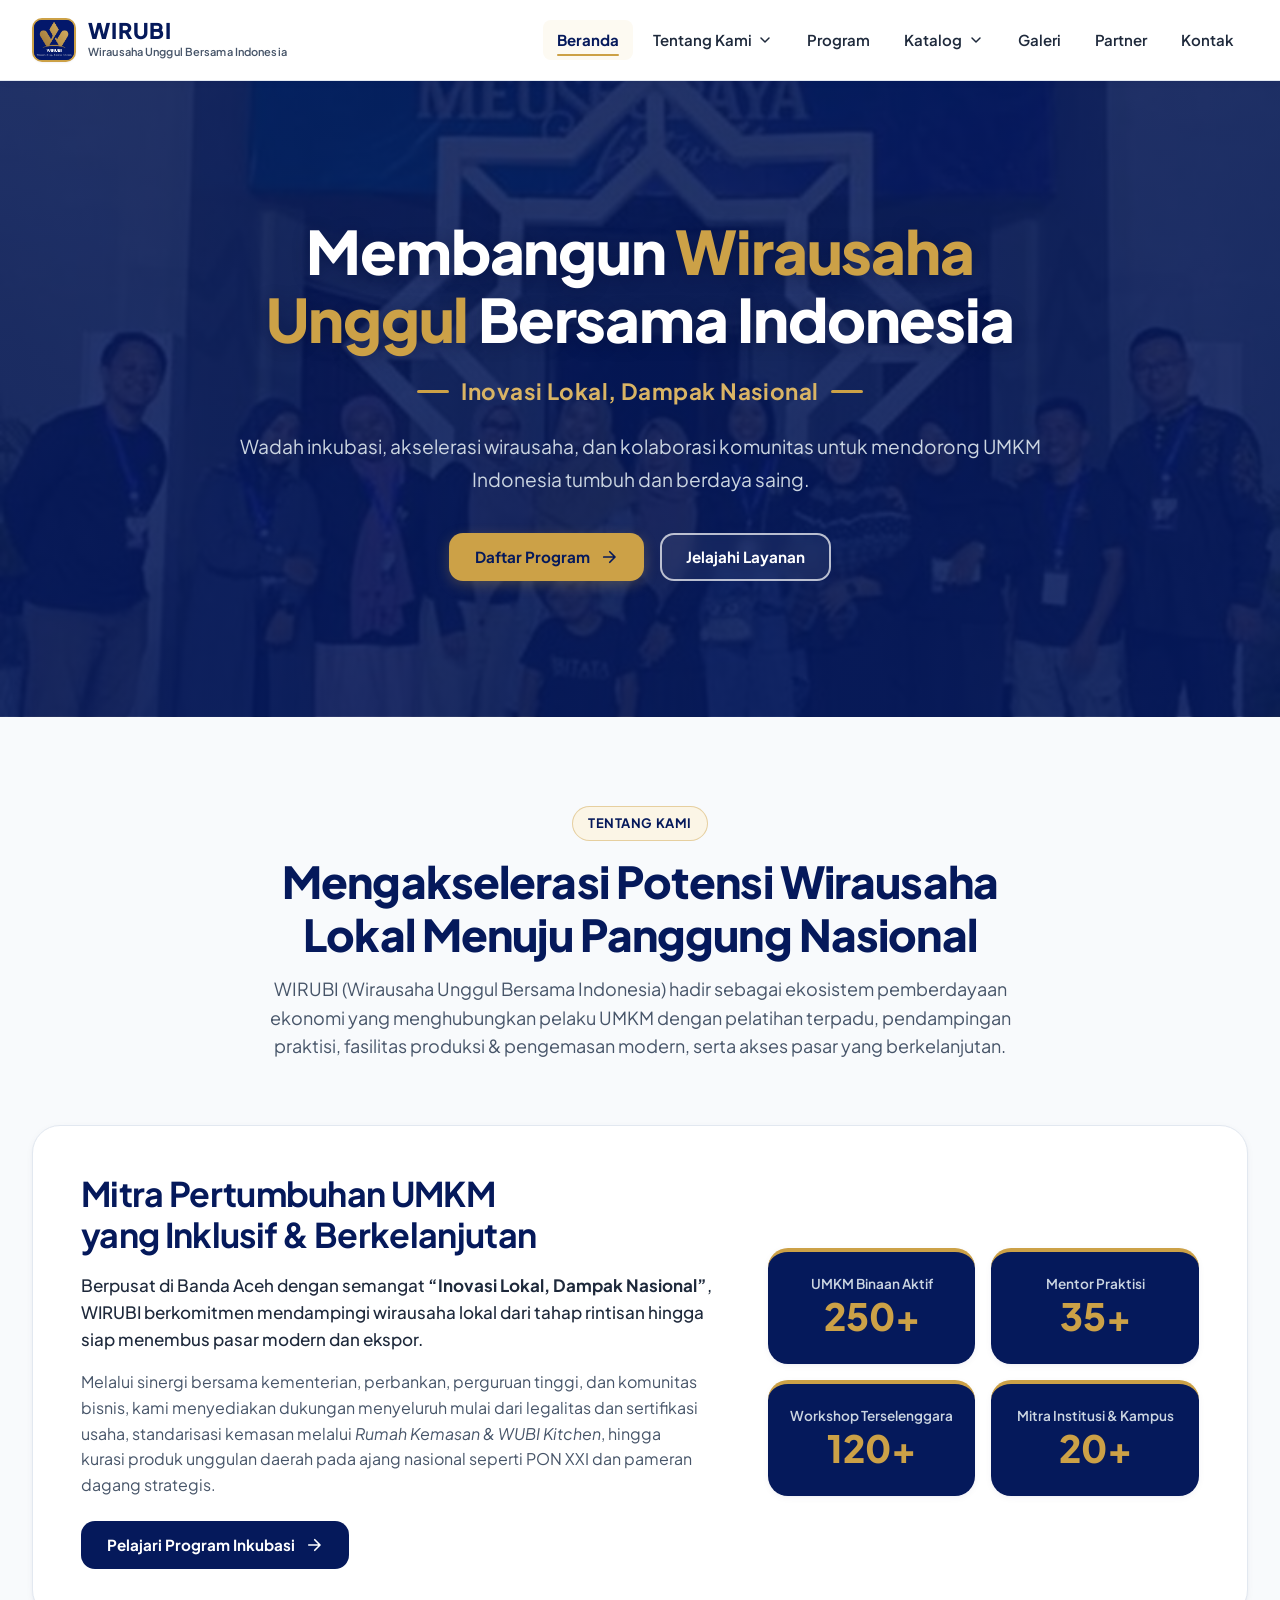
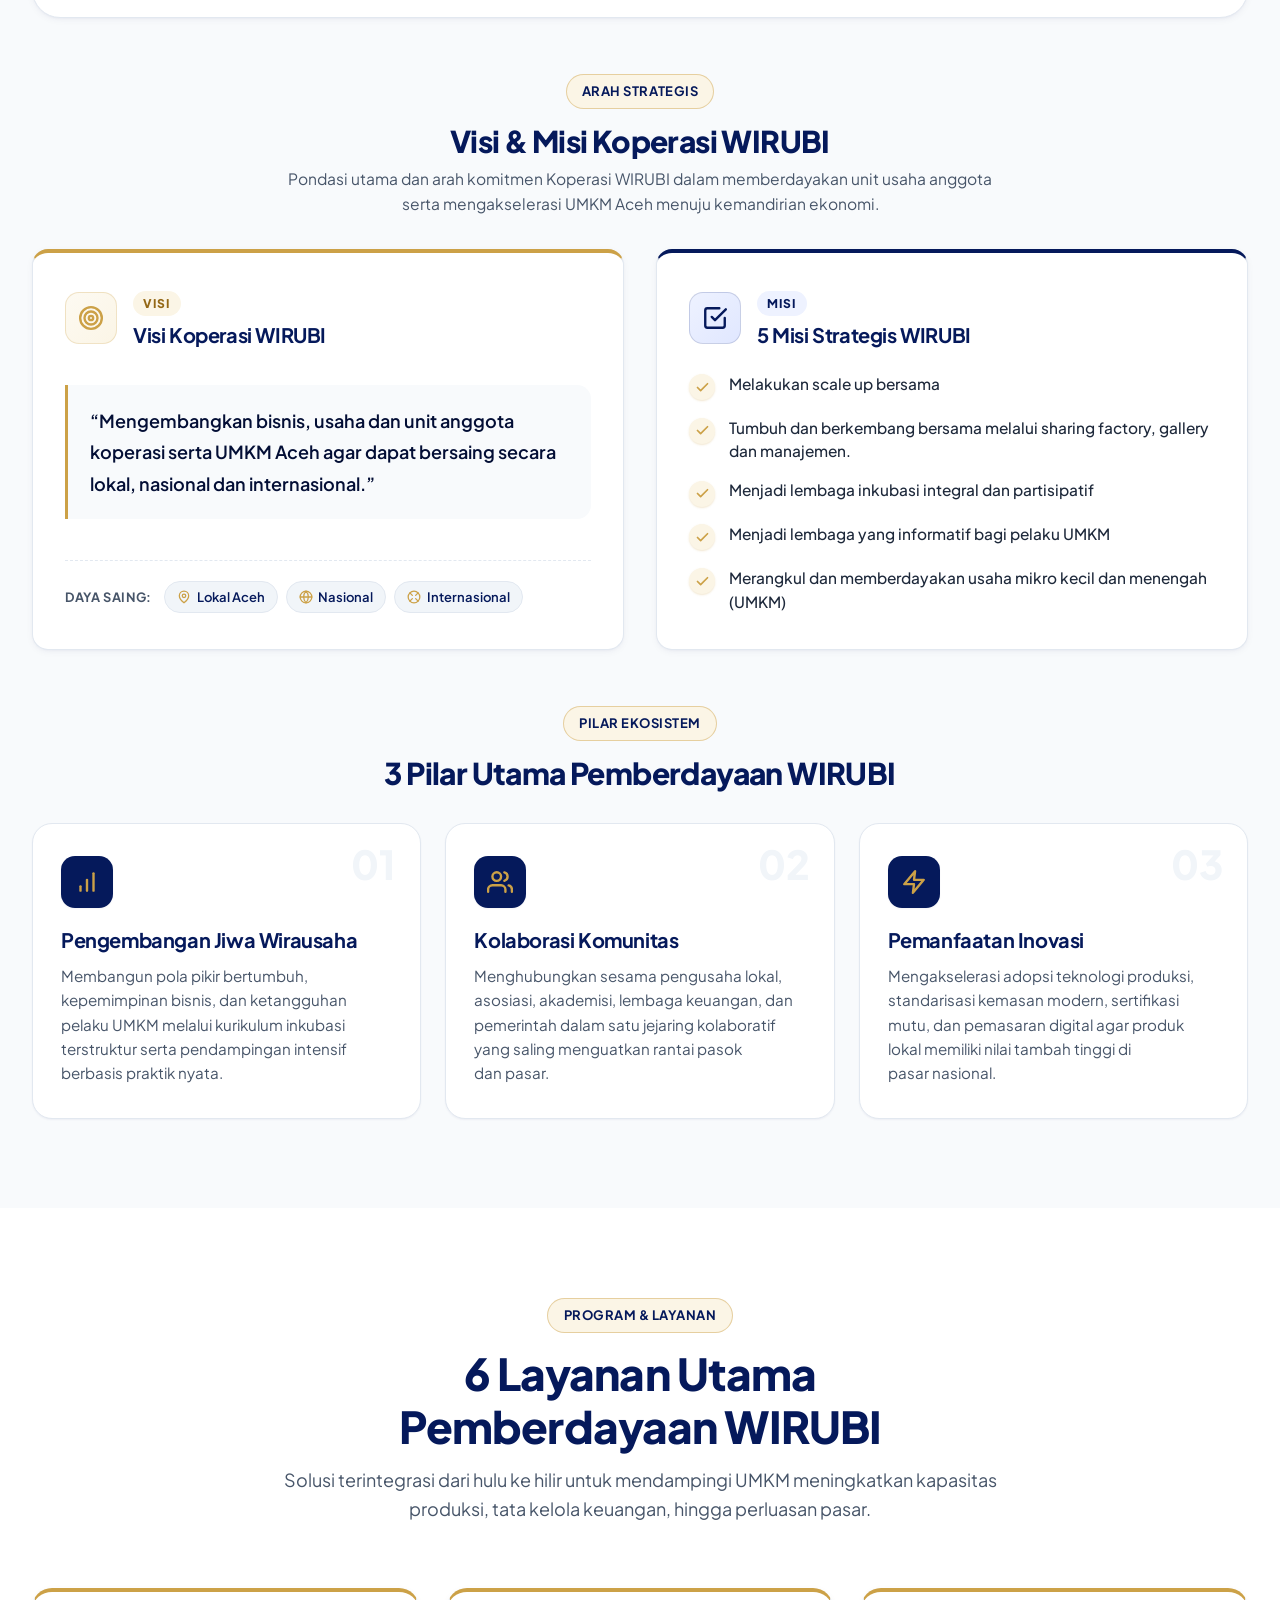
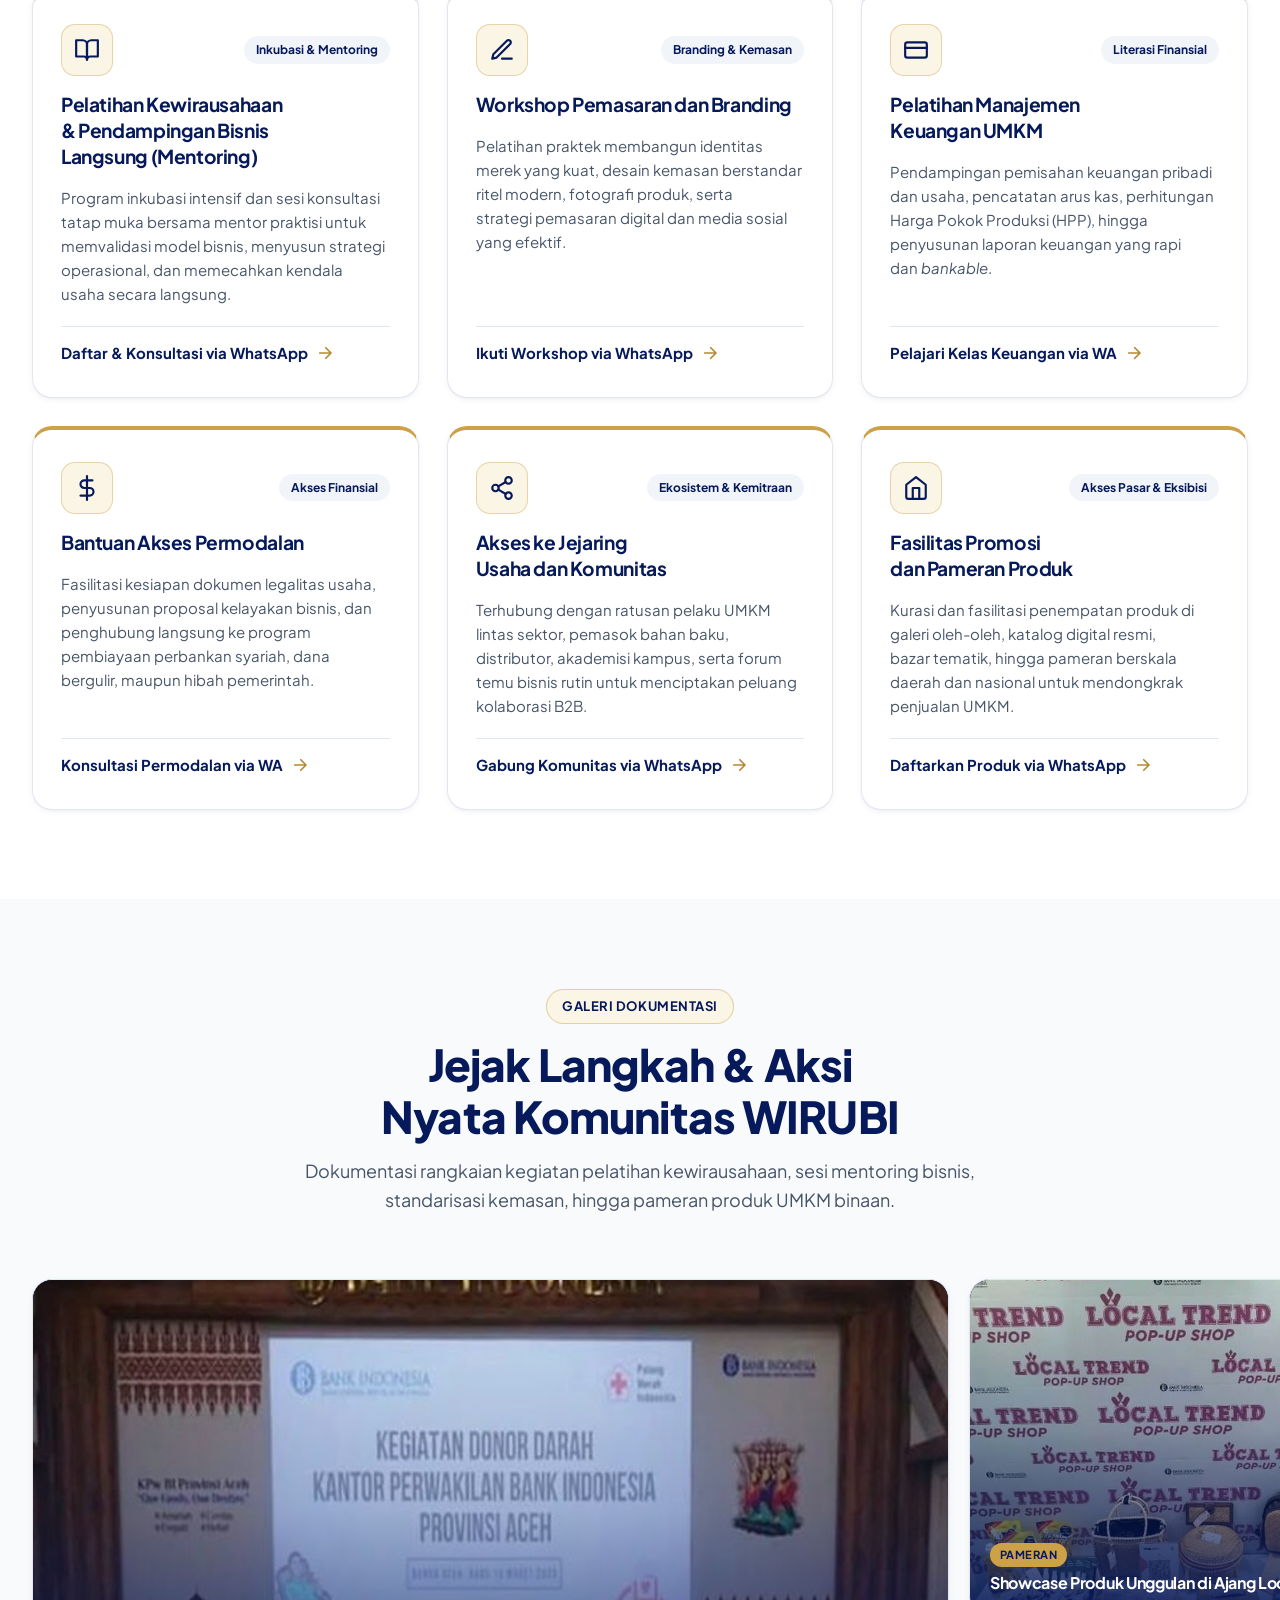
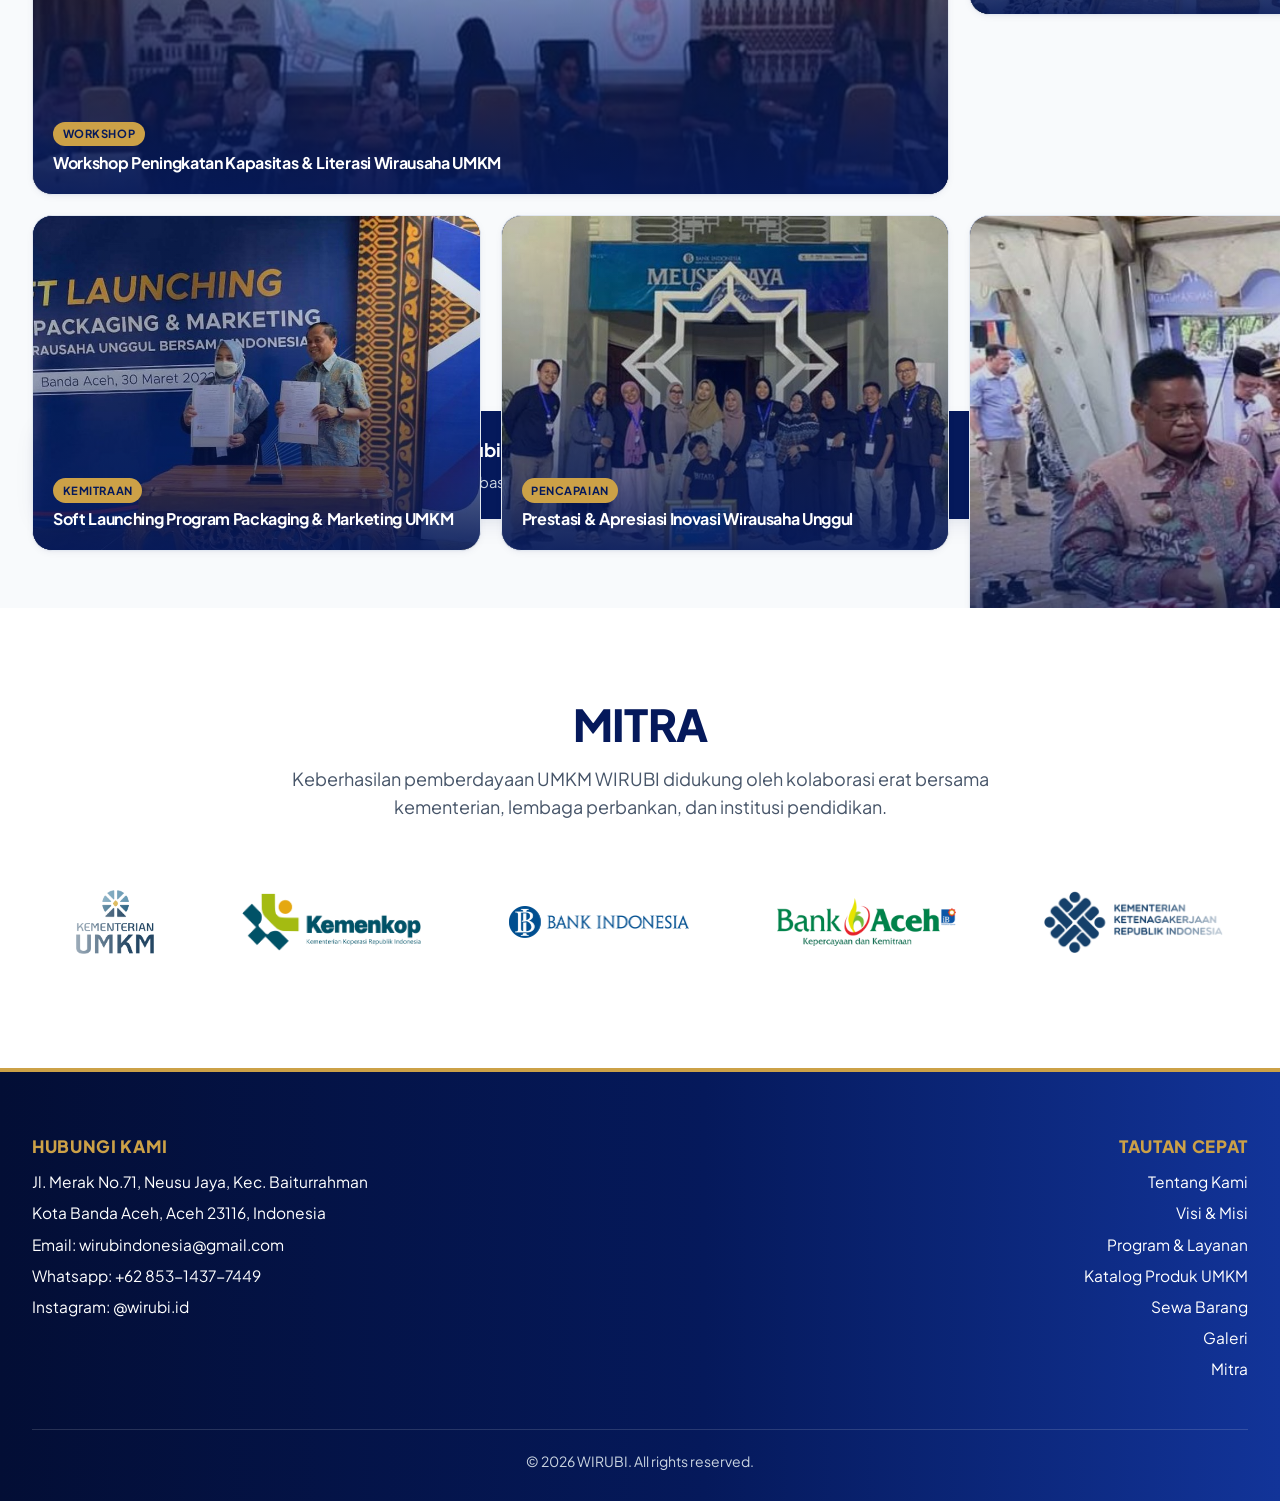
==== commit 02ad202e: "Update index.html" ====
--- a/index.html
+++ b/index.html
@@ -827,8 +827,8 @@
         <div class="footer-col footer-col--left">
           <h2 id="kontak-heading" class="footer-col__heading">HUBUNGI KAMI</h2>
           <ul class="footer-plain-list" role="list">
-            <li>Jalan T.Umar No. 263, Setui</li>
-            <li>Banda Aceh, Aceh</li>
+            <li>Jl. Merak No.71, Neusu Jaya, Kec. Baiturrahman</li>
+            <li>Kota Banda Aceh, Aceh 23116, Indonesia</li>
             <li>Email: <a href="mailto:wirubindonesia@gmail.com">wirubindonesia@gmail.com</a></li>
             <li>Whatsapp: <a href="https://wa.me/6285314377449" target="_blank" rel="noopener noreferrer">+62 853-1437-7449</a></li>
             <li>Instagram: <a href="https://www.instagram.com/wirubi.id?utm_source=ig_web_button_share_sheet&amp;cplk=ZDNlZDc0MzIxNw==" target="_blank" rel="noopener noreferrer">@wirubi.id</a></li>
--- a/css/styles.css
+++ b/css/styles.css
@@ -931,6 +931,258 @@
     color: var(--color-text-on-navy-muted);
   }
 
+  /* ==========================================================================
+     VISI & MISI SECTION (#visi-misi - 2-Kolom Grid)
+     ========================================================================== */
+  .visi-misi-block {
+    margin-block-end: 3.5rem;
+    scroll-margin-top: calc(var(--header-height) + 1.25rem);
+  }
+
+  .visi-misi-header {
+    text-align: center;
+    max-inline-size: 44rem;
+    margin-inline: auto;
+    margin-block-end: 2rem;
+  }
+
+  .visi-misi-header__title {
+    font-size: clamp(1.4rem, 1.15rem + 1vw, 1.875rem);
+    font-weight: 800;
+    color: var(--color-navy-900);
+    margin-block-end: 0.5rem;
+  }
+
+  .visi-misi-header__desc {
+    color: var(--color-text-muted);
+    font-size: 0.975rem;
+    line-height: 1.6;
+  }
+
+  .visi-misi-grid {
+    display: grid;
+    grid-template-columns: 1fr;
+    gap: 1.75rem;
+    align-items: stretch;
+  }
+
+  @media (min-width: 860px) {
+    .visi-misi-grid {
+      grid-template-columns: 1fr 1fr;
+      gap: 2rem;
+    }
+  }
+
+  /* Modern Card Styling (White BG, 16px radius, Top Accent Border) */
+  .vm-card {
+    position: relative;
+    background-color: #FFFFFF;
+    border-radius: 16px;
+    border: 1px solid var(--color-border);
+    padding: 2.25rem 2rem;
+    display: flex;
+    flex-direction: column;
+    box-shadow: var(--shadow-sm);
+    transition: transform var(--transition-base), box-shadow var(--transition-base), border-color var(--transition-base);
+    overflow: hidden;
+  }
+
+  .vm-card:hover {
+    transform: translateY(-4px);
+    box-shadow: var(--shadow-md);
+  }
+
+  /* Border Aksen Atas (Emas untuk Visi, Biru untuk Misi) */
+  .vm-card--visi {
+    border-block-start: 4px solid #CCA147;
+  }
+
+  .vm-card--visi:hover {
+    border-color: var(--color-border-strong);
+    border-block-start-color: #CCA147;
+  }
+
+  .vm-card--misi {
+    border-block-start: 4px solid #05195B;
+  }
+
+  .vm-card--misi:hover {
+    border-color: var(--color-border-strong);
+    border-block-start-color: #05195B;
+  }
+
+  .vm-card__header {
+    display: flex;
+    align-items: center;
+    gap: 1rem;
+    margin-block-end: 1.5rem;
+  }
+
+  .vm-card__icon-box {
+    inline-size: 3.25rem;
+    block-size: 3.25rem;
+    border-radius: var(--radius-md);
+    display: grid;
+    place-items: center;
+    flex-shrink: 0;
+  }
+
+  .vm-card__icon-box--gold {
+    background: linear-gradient(135deg, var(--color-gold-50) 0%, var(--color-gold-100) 100%);
+    color: #CCA147;
+    border: 1px solid rgba(204, 161, 71, 0.25);
+  }
+
+  .vm-card__icon-box--navy {
+    background: linear-gradient(135deg, var(--color-navy-50) 0%, var(--color-navy-100) 100%);
+    color: #05195B;
+    border: 1px solid rgba(5, 25, 91, 0.15);
+  }
+
+  .vm-card__badge {
+    display: inline-block;
+    font-size: 0.75rem;
+    font-weight: 800;
+    letter-spacing: 0.08em;
+    text-transform: uppercase;
+    padding: 0.2rem 0.65rem;
+    border-radius: var(--radius-pill);
+    margin-block-end: 0.35rem;
+  }
+
+  .vm-card__badge--gold {
+    background-color: var(--color-gold-100);
+    color: #946816;
+  }
+
+  .vm-card__badge--navy {
+    background-color: var(--color-navy-50);
+    color: #05195B;
+  }
+
+  .vm-card__title {
+    font-size: 1.25rem;
+    font-weight: 700;
+    color: var(--color-navy-900);
+    line-height: 1.3;
+  }
+
+  .vm-card__body {
+    flex: 1;
+    display: flex;
+    flex-direction: column;
+    justify-content: center;
+  }
+
+  /* Visi Text Content */
+  .vm-card__visi-quote {
+    position: relative;
+    padding: 1.25rem 1.35rem;
+    background-color: var(--color-canvas);
+    border-inline-start: 3px solid #CCA147;
+    border-radius: 0 var(--radius-md) var(--radius-md) 0;
+    margin: 0;
+  }
+
+  .vm-card__visi-text {
+    font-size: 1.125rem;
+    font-weight: 600;
+    line-height: 1.75;
+    color: var(--color-navy-950);
+  }
+
+  .vm-card__footer {
+    margin-block-start: 1.75rem;
+    padding-block-start: 1.25rem;
+    border-block-start: 1px dashed var(--color-border);
+  }
+
+  .vm-card__tags {
+    display: flex;
+    flex-wrap: wrap;
+    align-items: center;
+    gap: 0.5rem;
+  }
+
+  .vm-card__tags-label {
+    font-size: 0.8rem;
+    font-weight: 700;
+    color: var(--color-text-muted);
+    text-transform: uppercase;
+    letter-spacing: 0.05em;
+    margin-inline-end: 0.25rem;
+  }
+
+  .vm-tag {
+    display: inline-flex;
+    align-items: center;
+    gap: 0.35rem;
+    font-size: 0.8125rem;
+    font-weight: 600;
+    color: var(--color-navy-900);
+    background-color: var(--color-surface-muted);
+    padding: 0.3rem 0.75rem;
+    border-radius: var(--radius-pill);
+    border: 1px solid var(--color-border);
+  }
+
+  .vm-tag svg {
+    color: #CCA147;
+  }
+
+  /* Misi List with Golden Checkmark Bullets */
+  .vm-card__list {
+    display: flex;
+    flex-direction: column;
+    gap: 0.95rem;
+    list-style: none;
+    padding: 0;
+    margin: 0;
+  }
+
+  .vm-card__item {
+    display: flex;
+    align-items: flex-start;
+    gap: 0.85rem;
+  }
+
+  .vm-card__check {
+    display: inline-flex;
+    align-items: center;
+    justify-content: center;
+    inline-size: 1.625rem;
+    block-size: 1.625rem;
+    border-radius: 50%;
+    background-color: var(--color-gold-100);
+    color: #CCA147;
+    flex-shrink: 0;
+    margin-block-start: 0.15rem;
+    box-shadow: 0 1px 2px rgba(204, 161, 71, 0.25);
+  }
+
+  .vm-card__item-text {
+    font-size: 0.9625rem;
+    line-height: 1.55;
+    color: var(--color-text-body);
+    font-weight: 500;
+  }
+
+  /* Pillars Subheader */
+  .pillars-block {
+    margin-block-start: 1rem;
+  }
+
+  .pillars-header {
+    text-align: center;
+    margin-block-end: 2rem;
+  }
+
+  .pillars-header__title {
+    font-size: clamp(1.4rem, 1.15rem + 1vw, 1.875rem);
+    font-weight: 800;
+    color: var(--color-navy-900);
+  }
+
   /* 3 Pillars Grid (Grid 3 Kolom) */
   .pillars-grid {
     display: grid;
@@ -1598,13 +1850,14 @@
   }
 
   /* ------------------------------------------------------------------------
-     SECTION 7: KONTAK & FOOTER (#kontak) — 4-Column Dark Footer (#030F38)
+     SECTION 7: KONTAK & FOOTER (#kontak) — 2-Column Minimalist (Navy & Gold)
      ------------------------------------------------------------------------ */
   .contact-footer {
-    background-color: #030F38;
-    color: var(--color-text-on-navy);
-    padding-block: clamp(3.75rem, 6vw, 5rem) 2rem;
-    border-block-start: 1px solid rgb(255 255 255 / 0.08);
+    background-color: var(--color-navy-900);
+    background-image: linear-gradient(90deg, var(--color-navy-950) 0%, var(--color-navy-900) 55%, var(--color-navy-700) 100%);
+    color: var(--color-white);
+    padding-block: clamp(3rem, 5vw, 4.25rem) 1.75rem;
+    border-block-start: 4px solid var(--color-gold-500);
     position: relative;
   }
 
@@ -1705,7 +1958,7 @@
     border: 1px solid var(--color-success);
   }
 
-  /* 3-Column Footer Grid */
+  /* 2-Column Minimalist Footer Grid */
   .footer-grid {
     display: grid;
     grid-template-columns: 1fr;
@@ -1713,179 +1966,87 @@
     align-items: start;
   }
 
-  @media (min-width: 640px) {
+  @media (min-width: 768px) {
     .footer-grid {
       grid-template-columns: repeat(2, 1fr);
-      gap: 2.5rem;
-    }
-  }
-
-  @media (min-width: 900px) {
-    .footer-grid {
-      grid-template-columns: 1.4fr 0.75fr 1.35fr;
-      gap: clamp(2.5rem, 4.5vw, 4rem);
+      gap: 2rem;
+      justify-content: space-between;
     }
   }
 
   .footer-col {
     display: flex;
     flex-direction: column;
+    color: #FFFFFF;
+  }
+
+  .footer-col--left {
     align-items: flex-start;
-  }
-
-  /* Kolom 1: Brand */
-  .footer-brand__title {
-    font-size: 1.75rem;
-    font-weight: 800;
-    color: var(--color-white);
-    letter-spacing: 0.02em;
-    line-height: 1.15;
-  }
-
-  .footer-brand__tagline {
-    font-size: 0.9375rem;
-    font-weight: 700;
-    color: var(--color-gold-500);
-    margin-block-start: 0.35rem;
-  }
-
-  .footer-brand__desc {
-    font-size: 0.9rem;
-    color: var(--color-text-on-navy-muted);
-    line-height: 1.65;
-    margin-block-start: 0.875rem;
-    max-inline-size: 36ch;
-  }
-
-  .footer-social {
-    display: flex;
-    align-items: center;
-    gap: 0.75rem;
-    margin-block-start: 1.25rem;
-  }
-
-  .footer-social-btn {
-    inline-size: 2.625rem;
-    block-size: 2.625rem;
-    border-radius: var(--radius-pill);
-    background-color: rgb(255 255 255 / 0.06);
-    border: 1px solid rgb(255 255 255 / 0.16);
-    color: var(--color-white);
-    display: grid;
-    place-items: center;
-    transition: background-color var(--transition-fast), border-color var(--transition-fast), color var(--transition-fast), transform var(--transition-fast);
-  }
-
-  .footer-social-btn:hover {
-    background-color: var(--color-gold-500);
-    border-color: var(--color-gold-500);
-    color: #030F38;
-    transform: translateY(-2px);
+    text-align: left;
+  }
+
+  .footer-col--right {
+    align-items: flex-start;
+    text-align: left;
+  }
+
+  @media (min-width: 768px) {
+    .footer-col--right {
+      align-items: flex-end;
+      text-align: right;
+    }
   }
 
   /* Column Headings */
   .footer-col__heading {
-    font-size: 0.8125rem;
+    font-size: 1.0625rem;
     font-weight: 800;
-    letter-spacing: 0.08em;
+    letter-spacing: 0.04em;
     text-transform: uppercase;
-    color: var(--color-white);
-    margin-block-end: 1.25rem;
-  }
-
-  /* Kolom 2: Navigasi */
-  .footer-nav-list {
+    color: var(--color-gold-500);
+    margin-block-end: 0.875rem;
+  }
+
+  /* Minimalist Plain List (No Card / Box) */
+  .footer-plain-list {
     display: flex;
     flex-direction: column;
-    gap: 0.75rem;
-  }
-
-  .footer-nav-list a {
-    font-size: 0.9375rem;
-    color: var(--color-text-on-navy-muted);
-    transition: color var(--transition-fast), transform var(--transition-fast);
-    display: inline-block;
-  }
-
-  .footer-nav-list a:hover {
+    gap: 0.45rem;
+    list-style: none;
+    padding: 0;
+    margin: 0;
+    color: var(--color-white);
+  }
+
+  .footer-plain-list li {
+    font-size: 0.96875rem;
+    line-height: 1.55;
+    color: var(--color-white);
+  }
+
+  .footer-plain-list a {
+    color: var(--color-white);
+    text-decoration: none;
+    transition: color var(--transition-fast);
+  }
+
+  .footer-plain-list a:hover {
     color: var(--color-gold-500);
-    transform: translateX(3px);
-  }
-
-  /* Kolom 3: Kontak */
-  .footer-contact-list {
-    display: flex;
-    flex-direction: column;
-    gap: 1rem;
-  }
-
-  .footer-contact-item {
-    display: flex;
-    align-items: center;
-    gap: 0.875rem;
-  }
-
-  .footer-contact-icon {
-    inline-size: 2.5rem;
-    block-size: 2.5rem;
-    border-radius: 0.625rem;
-    background-color: rgb(255 255 255 / 0.05);
-    border: 1px solid rgb(255 255 255 / 0.15);
-    color: var(--color-text-on-navy);
-    display: grid;
-    place-items: center;
-    flex-shrink: 0;
-  }
-
-  .footer-contact-icon--gold {
-    border: 1.5px solid var(--color-gold-500);
-    background-color: rgb(204 161 71 / 0.1);
-    color: var(--color-gold-500);
-  }
-
-  .footer-contact-link {
-    font-size: 0.9375rem;
-    font-weight: 500;
-    color: var(--color-text-on-navy);
-    display: inline-flex;
-    align-items: center;
-    gap: 0.35rem;
-    word-break: break-word;
-    transition: color var(--transition-fast);
-  }
-
-  .footer-contact-link:hover {
-    color: var(--color-gold-500);
-  }
-
-  .footer-contact-arrow {
-    font-size: 0.85rem;
-    color: var(--color-gold-500);
-  }
-
-  .footer-contact-item--address {
-    align-items: flex-start;
-  }
-
-  .footer-contact-text {
-    font-size: 0.925rem;
-    color: var(--color-text-on-navy-muted);
-    line-height: 1.55;
-    padding-block-start: 0.15rem;
   }
 
   /* Garis Pembatas Bawah & Copyright */
   .footer-bottom {
-    margin-block-start: clamp(2.75rem, 5vw, 3.75rem);
-    padding-block-start: 1.5rem;
-    border-block-start: 1px solid rgb(255 255 255 / 0.1);
+    margin-block-start: clamp(2.25rem, 4vw, 3rem);
+    padding-block-start: 1.25rem;
+    border-block-start: 1px solid rgb(255 255 255 / 0.14);
     text-align: center;
-    font-size: 0.85rem;
+    font-size: 0.875rem;
     color: var(--color-text-on-navy-muted);
   }
 
   .footer-bottom p {
     margin-inline: auto;
+    color: var(--color-text-on-navy-muted);
   }
 
   @media (forced-colors: active) {
@@ -1893,7 +2054,8 @@
     .filter-btn,
     .program-card,
     .product-card,
-    .pillar-card {
+    .pillar-card,
+    .vm-card {
       border: 1px solid CanvasText;
     }
   }
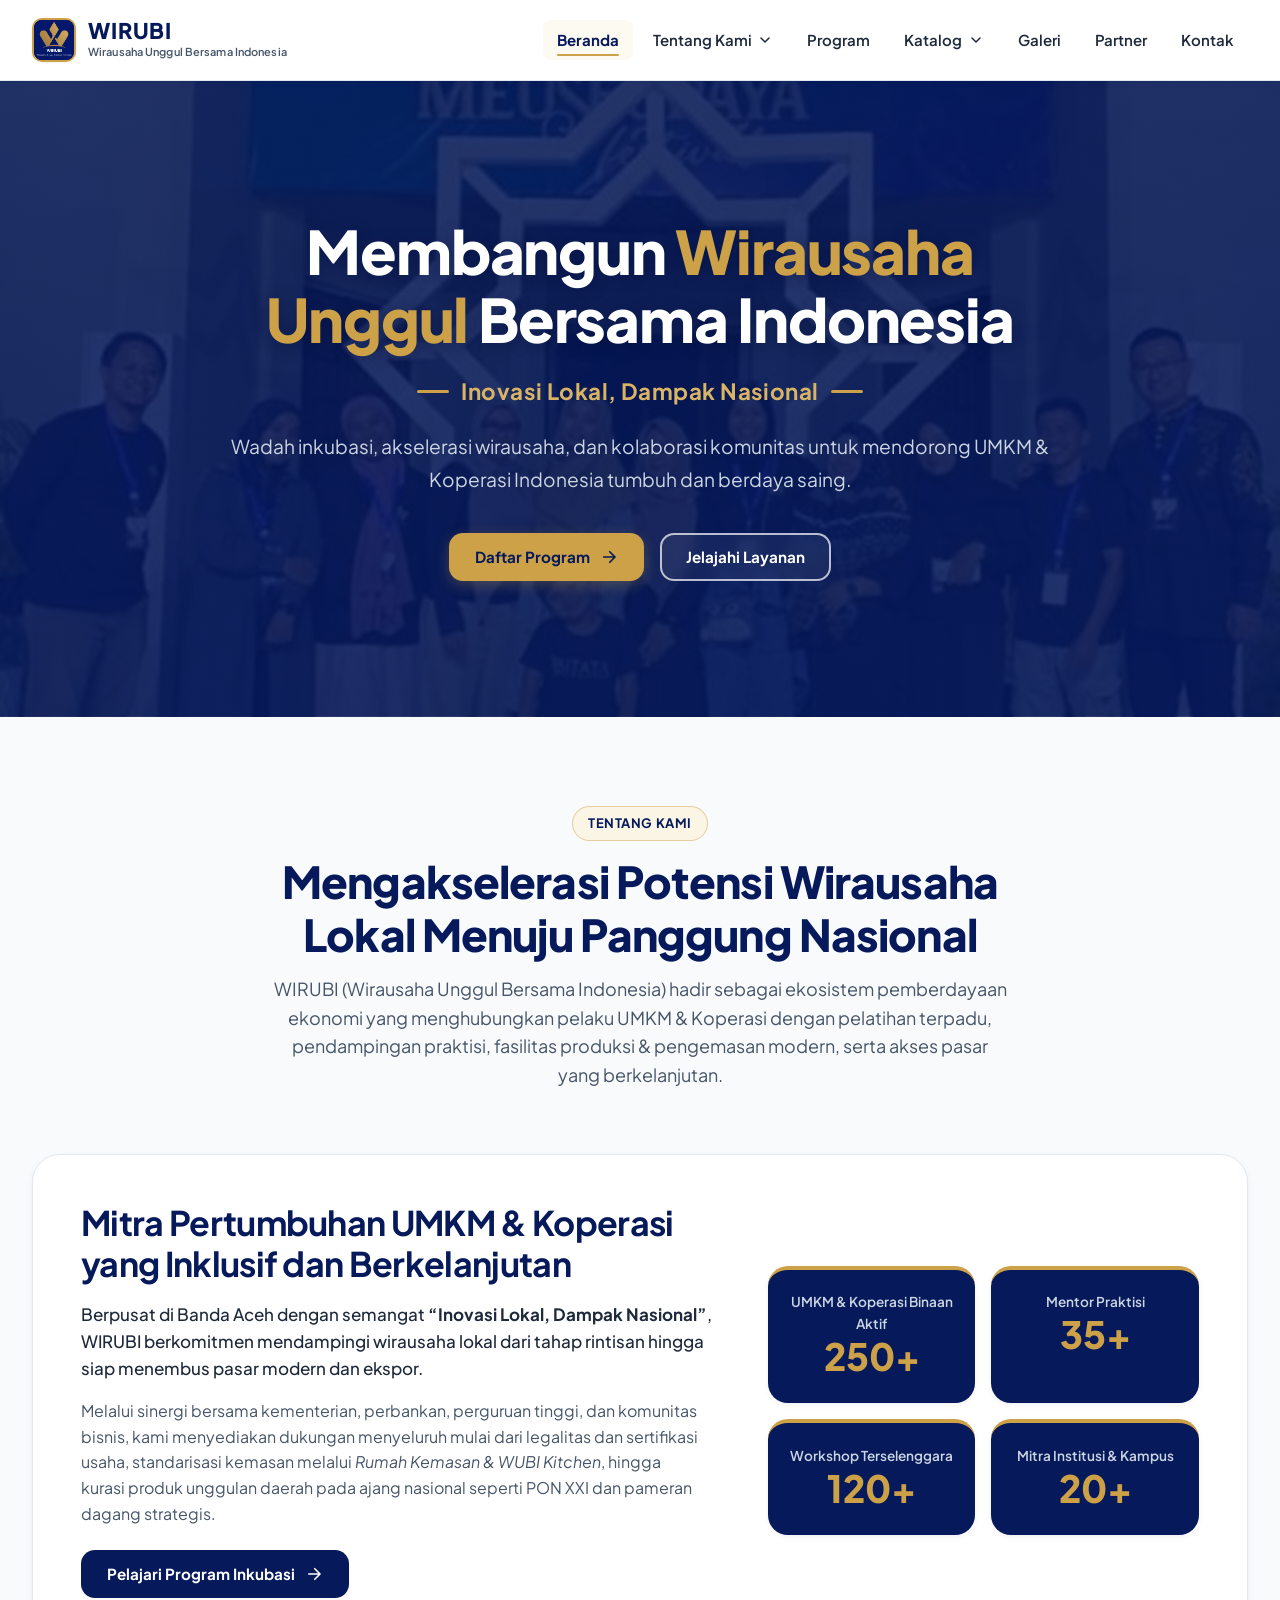
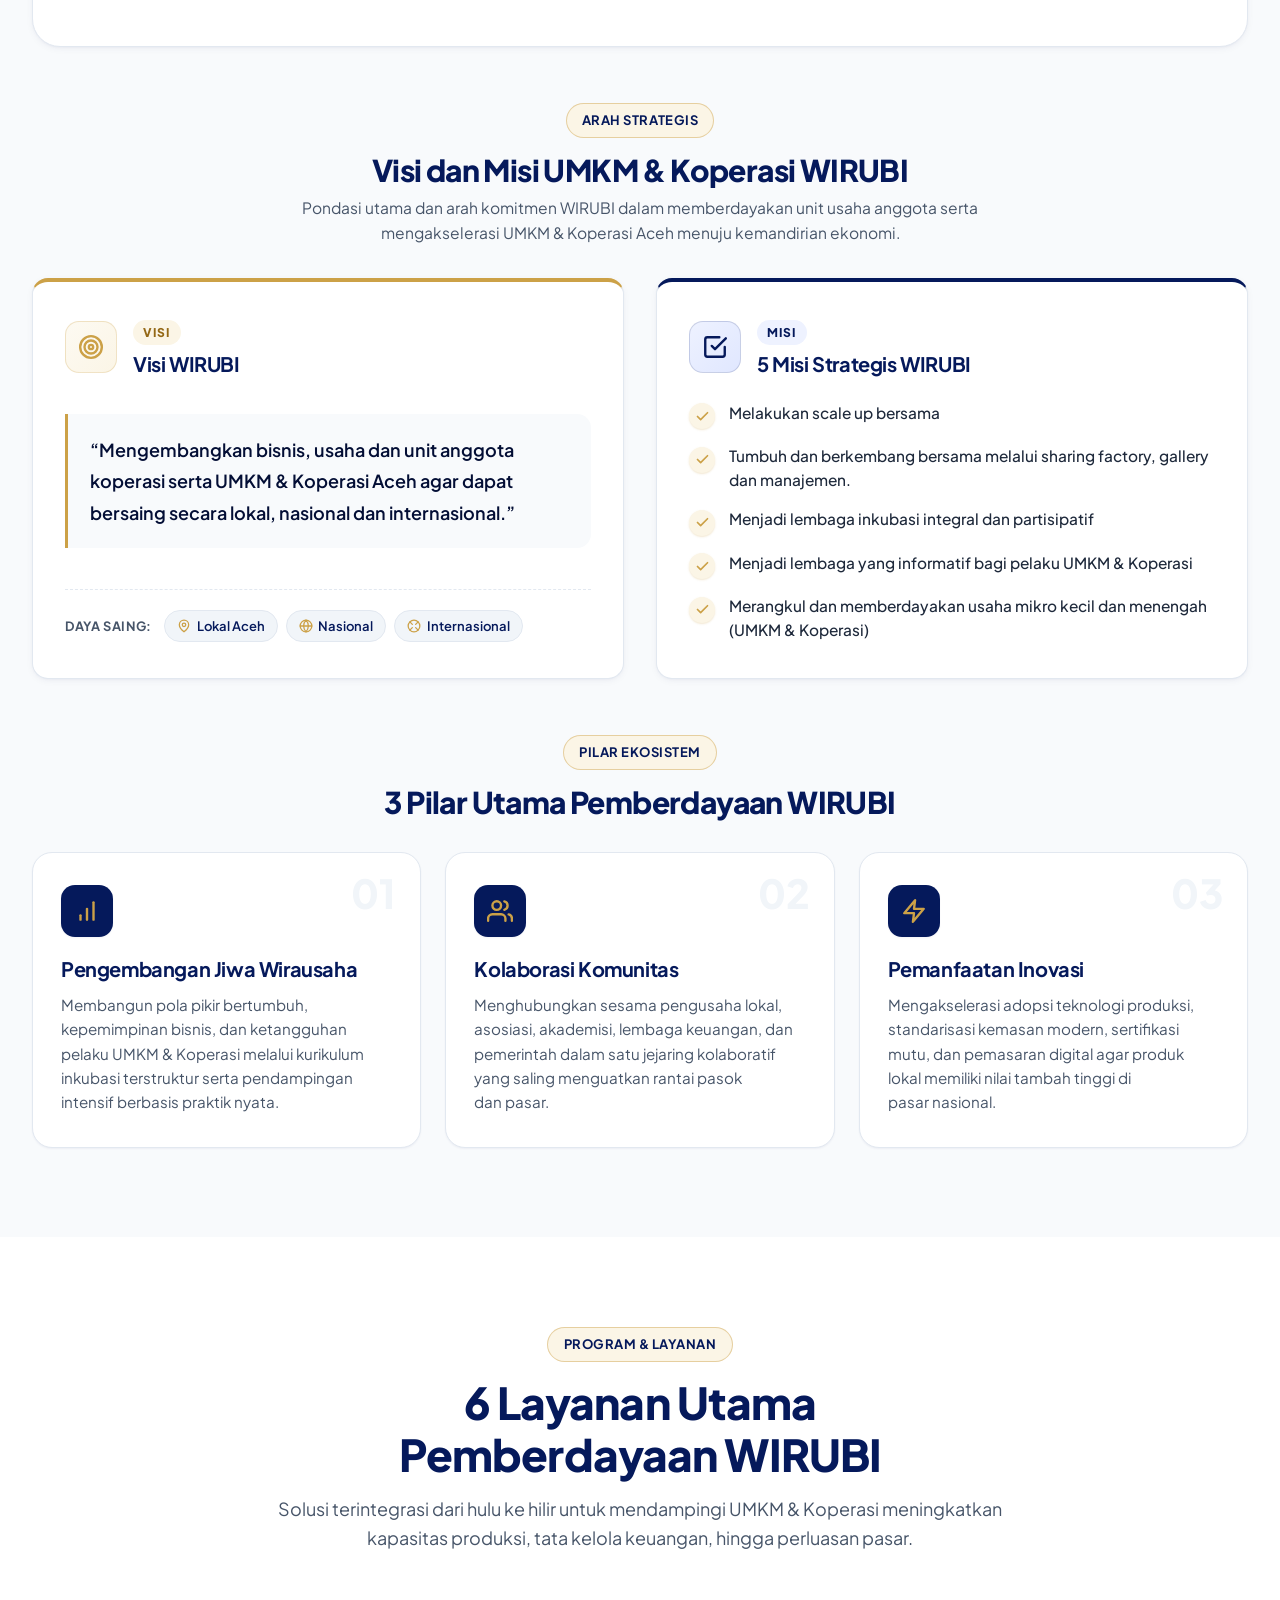
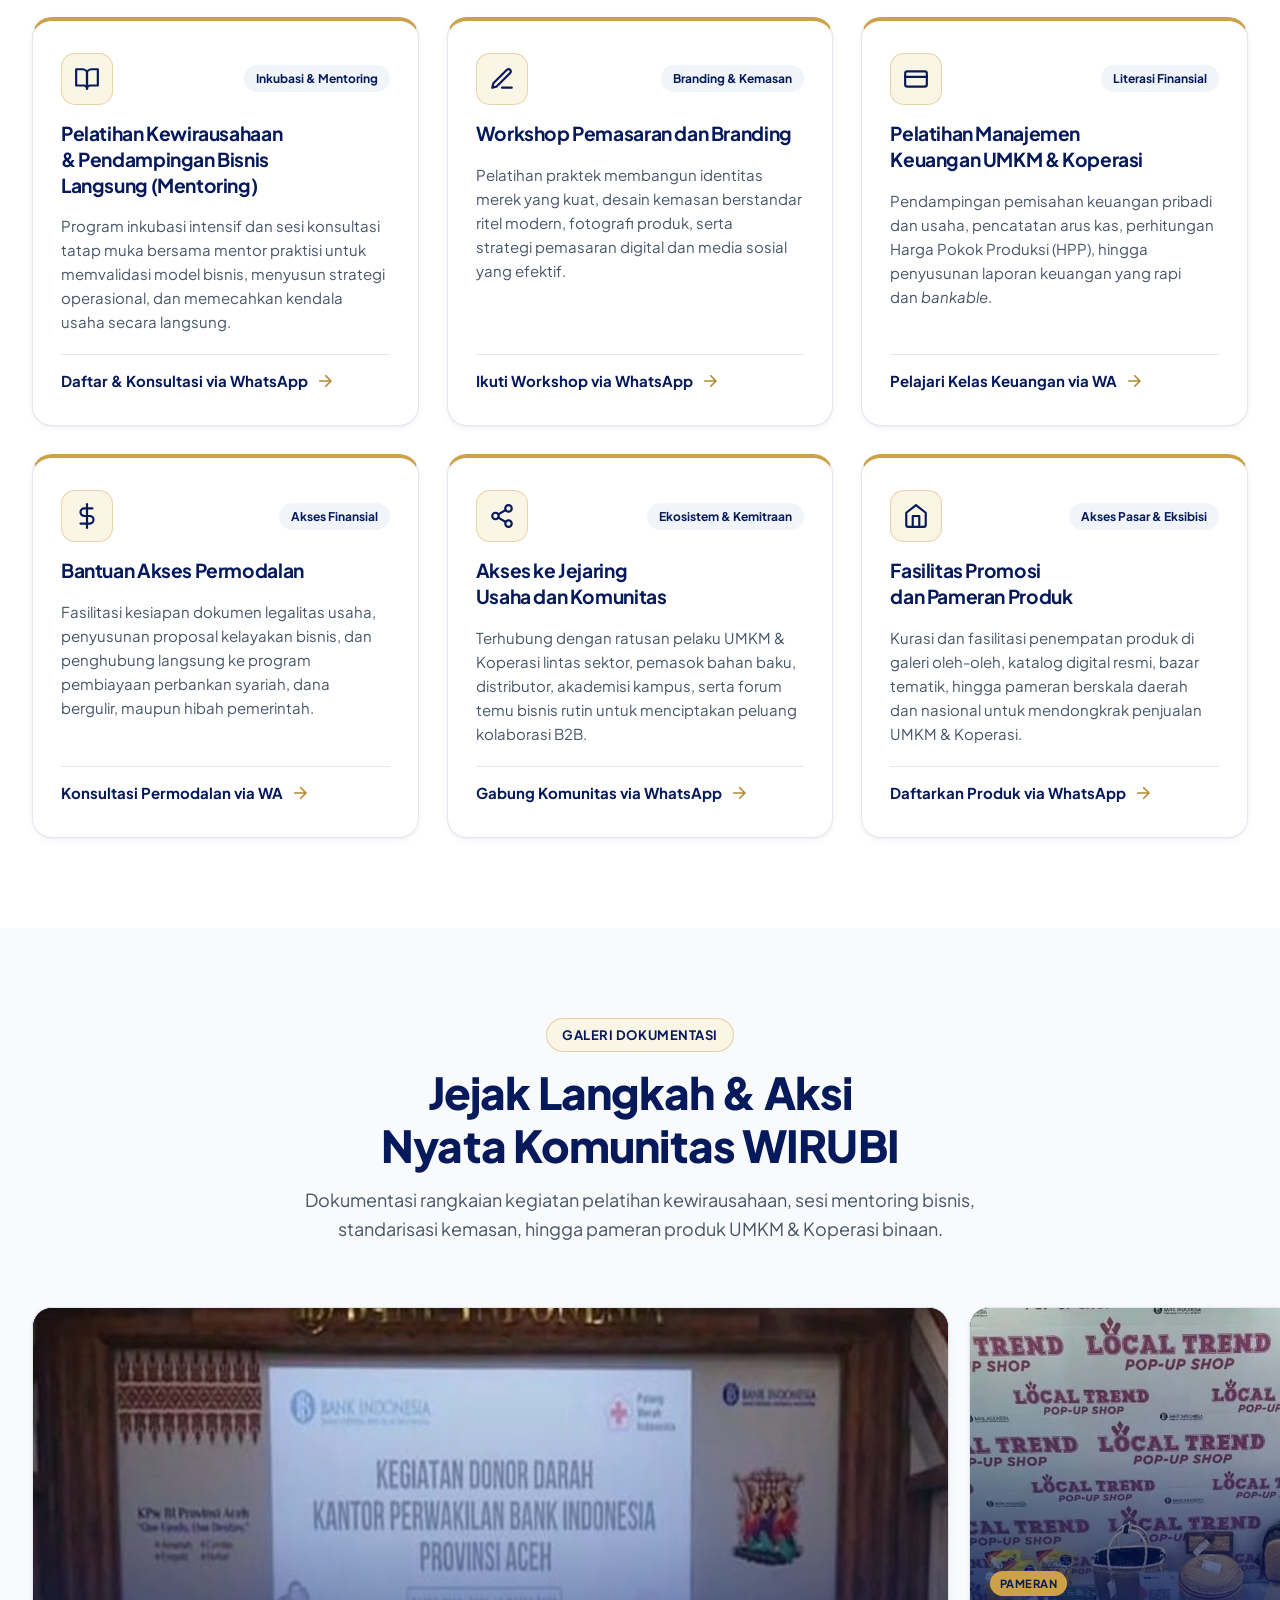
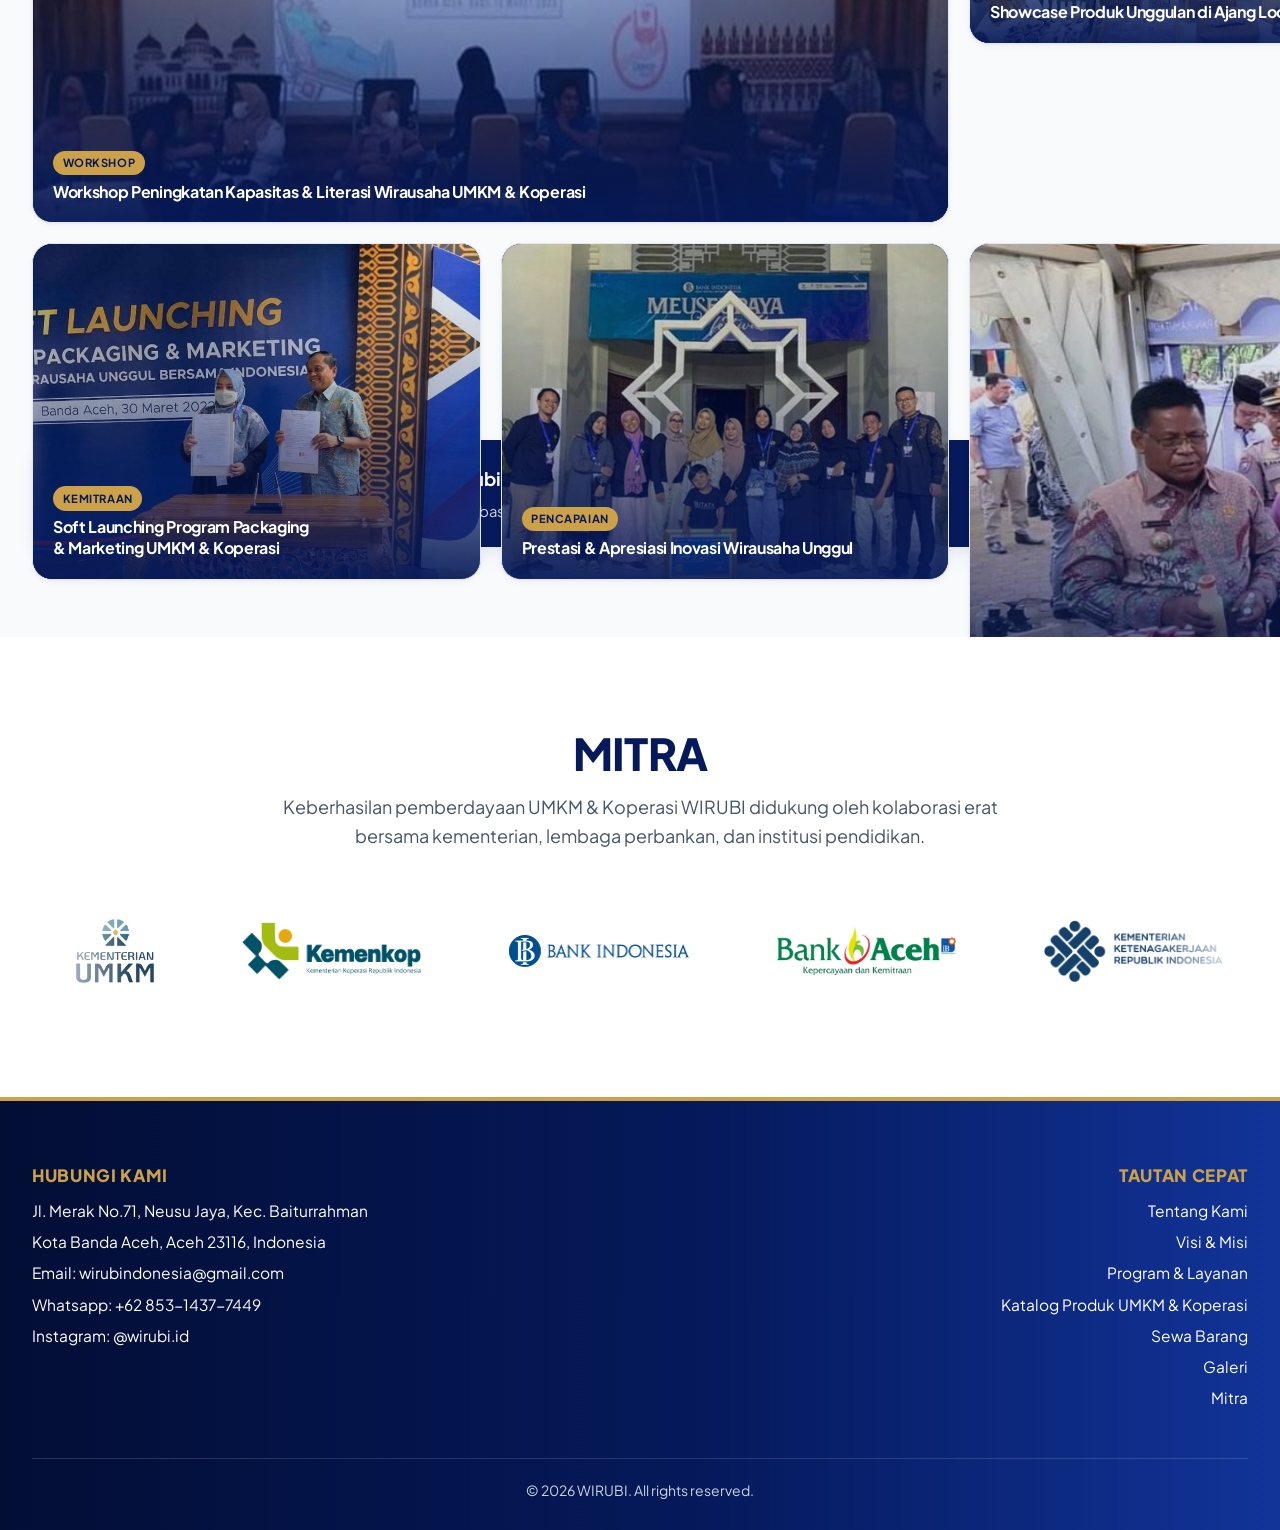
==== commit affe8b17: "Update index.html" ====
--- a/index.html
+++ b/index.html
@@ -4,7 +4,7 @@
   <meta charset="utf-8">
   <meta name="viewport" content="width=device-width, initial-scale=1.0">
   <title>WIRUBI — Wirausaha Unggul Bersama Indonesia | Inovasi Lokal, Dampak Nasional</title>
-  <meta name="description" content="WIRUBI (Wirausaha Unggul Bersama Indonesia) adalah wadah inkubasi, akselerasi wirausaha, dan kolaborasi komunitas untuk mendorong UMKM Indonesia tumbuh dan berdaya saing.">
+  <meta name="description" content="WIRUBI (Wirausaha Unggul Bersama Indonesia) adalah wadah inkubasi, akselerasi wirausaha, dan kolaborasi komunitas untuk mendorong UMKM & Koperasi Indonesia tumbuh dan berdaya saing.">
   <meta name="theme-color" content="#05195B">
 
   <!-- Preconnect & Google Fonts (Plus Jakarta Sans) -->
@@ -108,7 +108,7 @@
                 </button>
                 <ul class="nav-dropdown__menu" role="list" aria-label="Sub-menu Katalog">
                   <li>
-                    <a href="katalog-produk.html" class="nav-dropdown__item">Produk UMKM</a>
+                    <a href="katalog-produk.html" class="nav-dropdown__item">Produk UMKM & Koperasi</a>
                   </li>
                   <li>
                     <a href="sewa-barang.html" class="nav-dropdown__item">Sewa Barang</a>
@@ -139,7 +139,7 @@
           <p class="hero__moto">Inovasi Lokal, Dampak Nasional</p>
 
           <p class="hero__desc">
-            Wadah inkubasi, akselerasi wirausaha, dan kolaborasi komunitas untuk mendorong UMKM Indonesia tumbuh dan berdaya saing.
+            Wadah inkubasi, akselerasi wirausaha, dan kolaborasi komunitas untuk mendorong UMKM & Koperasi Indonesia tumbuh dan berdaya saing.
           </p>
 
           <div class="hero__actions">
@@ -166,14 +166,14 @@
           <span class="section-eyebrow">Tentang Kami</span>
           <h2 id="tentang-heading" class="section-title">Mengakselerasi Potensi Wirausaha Lokal Menuju Panggung Nasional</h2>
           <p>
-            WIRUBI (Wirausaha Unggul Bersama Indonesia) hadir sebagai ekosistem pemberdayaan ekonomi yang menghubungkan pelaku UMKM dengan pelatihan terpadu, pendampingan praktisi, fasilitas produksi &amp; pengemasan modern, serta akses pasar yang berkelanjutan.
+            WIRUBI (Wirausaha Unggul Bersama Indonesia) hadir sebagai ekosistem pemberdayaan ekonomi yang menghubungkan pelaku UMKM & Koperasi dengan pelatihan terpadu, pendampingan praktisi, fasilitas produksi &amp; pengemasan modern, serta akses pasar yang berkelanjutan.
           </p>
         </div>
 
         <!-- Ringkasan Profil & Metrik Dampak Singkat -->
         <div class="about-intro">
           <div>
-            <h3 class="about-intro__title">Mitra Pertumbuhan UMKM yang Inklusif &amp; Berkelanjutan</h3>
+            <h3 class="about-intro__title">Mitra Pertumbuhan UMKM & Koperasi yang Inklusif dan Berkelanjutan</h3>
             <p class="about-intro__lead">
               Berpusat di Banda Aceh dengan semangat <strong>“Inovasi Lokal, Dampak Nasional”</strong>, WIRUBI berkomitmen mendampingi wirausaha lokal dari tahap rintisan hingga siap menembus pasar modern dan ekspor.
             </p>
@@ -191,7 +191,7 @@
           <!-- Metrik Dampak Singkat (Angka Statistik) -->
           <dl class="stats-grid" aria-label="Metrik Dampak WIRUBI">
             <div class="stat-card">
-              <dt class="stat-card__label">UMKM Binaan Aktif</dt>
+              <dt class="stat-card__label">UMKM & Koperasi Binaan Aktif</dt>
               <dd class="stat-card__number">250+</dd>
             </div>
             <div class="stat-card">
@@ -215,9 +215,9 @@
         <div id="visi-misi" class="visi-misi-block" aria-labelledby="visi-misi-heading">
           <div class="visi-misi-header">
             <span class="section-eyebrow">Arah Strategis</span>
-            <h3 id="visi-misi-heading" class="visi-misi-header__title">Visi &amp; Misi Koperasi WIRUBI</h3>
+            <h3 id="visi-misi-heading" class="visi-misi-header__title">Visi dan Misi UMKM & Koperasi WIRUBI</h3>
             <p class="visi-misi-header__desc">
-              Pondasi utama dan arah komitmen Koperasi WIRUBI dalam memberdayakan unit usaha anggota serta mengakselerasi UMKM Aceh menuju kemandirian ekonomi.
+              Pondasi utama dan arah komitmen WIRUBI dalam memberdayakan unit usaha anggota serta mengakselerasi UMKM & Koperasi Aceh menuju kemandirian ekonomi.
             </p>
           </div>
 
@@ -234,13 +234,13 @@
                 </div>
                 <div>
                   <span class="vm-card__badge vm-card__badge--gold">VISI</span>
-                  <h4 id="visi-card-title" class="vm-card__title">Visi Koperasi WIRUBI</h4>
+                  <h4 id="visi-card-title" class="vm-card__title">Visi WIRUBI</h4>
                 </div>
               </div>
 
               <div class="vm-card__body">
                 <blockquote class="vm-card__visi-quote">
-                  <p class="vm-card__visi-text">“Mengembangkan bisnis, usaha dan unit anggota koperasi serta UMKM Aceh agar dapat bersaing secara lokal, nasional dan internasional.”</p>
+                  <p class="vm-card__visi-text">“Mengembangkan bisnis, usaha dan unit anggota koperasi serta UMKM & Koperasi Aceh agar dapat bersaing secara lokal, nasional dan internasional.”</p>
                 </blockquote>
               </div>
 
@@ -310,7 +310,7 @@
                         <polyline points="20 6 9 17 4 12"/>
                       </svg>
                     </span>
-                    <span class="vm-card__item-text">Menjadi lembaga yang informatif bagi pelaku UMKM</span>
+                    <span class="vm-card__item-text">Menjadi lembaga yang informatif bagi pelaku UMKM & Koperasi</span>
                   </li>
                   <li class="vm-card__item">
                     <span class="vm-card__check" aria-hidden="true">
@@ -318,7 +318,7 @@
                         <polyline points="20 6 9 17 4 12"/>
                       </svg>
                     </span>
-                    <span class="vm-card__item-text">Merangkul dan memberdayakan usaha mikro kecil dan menengah (UMKM)</span>
+                    <span class="vm-card__item-text">Merangkul dan memberdayakan usaha mikro kecil dan menengah (UMKM & Koperasi)</span>
                   </li>
                 </ul>
               </div>
@@ -345,7 +345,7 @@
             </div>
             <h3 class="pillar-card__title">Pengembangan Jiwa Wirausaha</h3>
             <p class="pillar-card__desc">
-              Membangun pola pikir bertumbuh, kepemimpinan bisnis, dan ketangguhan pelaku UMKM melalui kurikulum inkubasi terstruktur serta pendampingan intensif berbasis praktik nyata.
+              Membangun pola pikir bertumbuh, kepemimpinan bisnis, dan ketangguhan pelaku UMKM & Koperasi melalui kurikulum inkubasi terstruktur serta pendampingan intensif berbasis praktik nyata.
             </p>
           </article>
 
@@ -393,7 +393,7 @@
           <span class="section-eyebrow">Program &amp; Layanan</span>
           <h2 id="program-heading" class="section-title">6 Layanan Utama Pemberdayaan WIRUBI</h2>
           <p>
-            Solusi terintegrasi dari hulu ke hilir untuk mendampingi UMKM meningkatkan kapasitas produksi, tata kelola keuangan, hingga perluasan pasar.
+            Solusi terintegrasi dari hulu ke hilir untuk mendampingi UMKM & Koperasi meningkatkan kapasitas produksi, tata kelola keuangan, hingga perluasan pasar.
           </p>
         </div>
 
@@ -470,7 +470,7 @@
                 </div>
                 <span class="program-card__tag">Literasi Finansial</span>
               </div>
-              <h3 class="program-card__title">Pelatihan Manajemen Keuangan UMKM</h3>
+              <h3 class="program-card__title">Pelatihan Manajemen Keuangan UMKM & Koperasi</h3>
               <p class="program-card__desc">
                 Pendampingan pemisahan keuangan pribadi dan usaha, pencatatan arus kas, perhitungan Harga Pokok Produksi (HPP), hingga penyusunan laporan keuangan yang rapi dan <em>bankable</em>.
               </p>
@@ -535,7 +535,7 @@
               </div>
               <h3 class="program-card__title">Akses ke Jejaring Usaha dan Komunitas</h3>
               <p class="program-card__desc">
-                Terhubung dengan ratusan pelaku UMKM lintas sektor, pemasok bahan baku, distributor, akademisi kampus, serta forum temu bisnis rutin untuk menciptakan peluang kolaborasi B2B.
+                Terhubung dengan ratusan pelaku UMKM & Koperasi lintas sektor, pemasok bahan baku, distributor, akademisi kampus, serta forum temu bisnis rutin untuk menciptakan peluang kolaborasi B2B.
               </p>
             </div>
             <a
@@ -565,7 +565,7 @@
               </div>
               <h3 class="program-card__title">Fasilitas Promosi dan Pameran Produk</h3>
               <p class="program-card__desc">
-                Kurasi dan fasilitasi penempatan produk di galeri oleh-oleh, katalog digital resmi, bazar tematik, hingga pameran berskala daerah dan nasional untuk mendongkrak penjualan UMKM.
+                Kurasi dan fasilitasi penempatan produk di galeri oleh-oleh, katalog digital resmi, bazar tematik, hingga pameran berskala daerah dan nasional untuk mendongkrak penjualan UMKM & Koperasi.
               </p>
             </div>
             <a
@@ -593,16 +593,16 @@
           <span class="section-eyebrow">Galeri Dokumentasi</span>
           <h2 id="galeri-heading" class="section-title">Jejak Langkah &amp; Aksi Nyata Komunitas WIRUBI</h2>
           <p>
-            Dokumentasi rangkaian kegiatan pelatihan kewirausahaan, sesi mentoring bisnis, standarisasi kemasan, hingga pameran produk UMKM binaan.
+            Dokumentasi rangkaian kegiatan pelatihan kewirausahaan, sesi mentoring bisnis, standarisasi kemasan, hingga pameran produk UMKM & Koperasi binaan.
           </p>
         </div>
 
         <div class="gallery-grid">
           <!-- Foto 1 (Wide) -->
-          <figure class="gallery-item gallery-item--wide" tabindex="0" role="button" aria-label="Perbesar foto: Workshop Peningkatan Kapasitas dan Sertifikasi UMKM">
+          <figure class="gallery-item gallery-item--wide" tabindex="0" role="button" aria-label="Perbesar foto: Workshop Peningkatan Kapasitas dan Sertifikasi UMKM & Koperasi">
             <img
               src="assets/images/galeri-workshop.jpg"
-              alt="Suasana kegiatan workshop peningkatan kapasitas wirausaha bersama peserta UMKM WIRUBI"
+              alt="Suasana kegiatan workshop peningkatan kapasitas wirausaha bersama peserta UMKM & Koperasi WIRUBI"
               class="gallery-item__img"
               width="800"
               height="600"
@@ -610,7 +610,7 @@
             >
             <figcaption class="gallery-item__overlay">
               <span class="gallery-item__tag">Workshop</span>
-              <h3 class="gallery-item__title">Workshop Peningkatan Kapasitas &amp; Literasi Wirausaha UMKM</h3>
+              <h3 class="gallery-item__title">Workshop Peningkatan Kapasitas &amp; Literasi Wirausaha UMKM & Koperasi</h3>
             </figcaption>
           </figure>
 
@@ -618,7 +618,7 @@
           <figure class="gallery-item" tabindex="0" role="button" aria-label="Perbesar foto: Pameran Produk Unggulan Local Trend">
             <img
               src="assets/images/galeri-pameran.jpg"
-              alt="Booth pameran produk kerajinan dan kuliner UMKM binaan WIRUBI"
+              alt="Booth pameran produk kerajinan dan kuliner UMKM & Koperasi binaan WIRUBI"
               class="gallery-item__img"
               width="800"
               height="600"
@@ -631,7 +631,7 @@
           </figure>
 
           <!-- Foto 3 -->
-          <figure class="gallery-item" tabindex="0" role="button" aria-label="Perbesar foto: Sesi Mentoring dan Klinik Bisnis UMKM">
+          <figure class="gallery-item" tabindex="0" role="button" aria-label="Perbesar foto: Sesi Mentoring dan Klinik Bisnis UMKM & Koperasi">
             <img
               src="assets/images/galeri-mentoring.jpg"
               alt="Sesi diskusi dan pendampingan bisnis langsung bersama mentor praktisi WIRUBI"
@@ -658,7 +658,7 @@
             >
             <figcaption class="gallery-item__overlay">
               <span class="gallery-item__tag">Kemitraan</span>
-              <h3 class="gallery-item__title">Soft Launching Program Packaging &amp; Marketing UMKM</h3>
+              <h3 class="gallery-item__title">Soft Launching Program Packaging &amp; Marketing UMKM & Koperasi</h3>
             </figcaption>
           </figure>
 
@@ -682,7 +682,7 @@
           <figure class="gallery-item gallery-item--wide" tabindex="0" role="button" aria-label="Perbesar foto: Bazar dan Eksibisi Produk Binaan">
             <img
               src="assets/images/galeri-bazar.jpg"
-              alt="Kunjungan masyarakat dan pejabat daerah pada stand bazar produk UMKM WIRUBI"
+              alt="Kunjungan masyarakat dan pejabat daerah pada stand bazar produk UMKM & Koperasi WIRUBI"
               class="gallery-item__img"
               width="800"
               height="600"
@@ -690,7 +690,7 @@
             >
             <figcaption class="gallery-item__overlay">
               <span class="gallery-item__tag">Eksibisi</span>
-              <h3 class="gallery-item__title">Bazar &amp; Promosi Terpadu Produk UMKM Daerah</h3>
+              <h3 class="gallery-item__title">Bazar &amp; Promosi Terpadu Produk UMKM & Koperasi Daerah</h3>
             </figcaption>
           </figure>
         </div>
@@ -735,7 +735,7 @@
         <div class="section-header">
           <h2 id="partner-heading" class="section-title">MITRA</h2>
           <p>
-            Keberhasilan pemberdayaan UMKM WIRUBI didukung oleh kolaborasi erat bersama kementerian, lembaga perbankan, dan institusi pendidikan.
+            Keberhasilan pemberdayaan UMKM & Koperasi WIRUBI didukung oleh kolaborasi erat bersama kementerian, lembaga perbankan, dan institusi pendidikan.
           </p>
         </div>
 
@@ -843,7 +843,7 @@
               <li><a href="#tentang">Tentang Kami</a></li>
               <li><a href="#visi-misi">Visi &amp; Misi</a></li>
               <li><a href="#program">Program &amp; Layanan</a></li>
-              <li><a href="katalog-produk.html">Katalog Produk UMKM</a></li>
+              <li><a href="katalog-produk.html">Katalog Produk UMKM & Koperasi</a></li>
               <li><a href="sewa-barang.html">Sewa Barang</a></li>
               <li><a href="#galeri">Galeri</a></li>
               <li><a href="#partner">Mitra</a></li>
